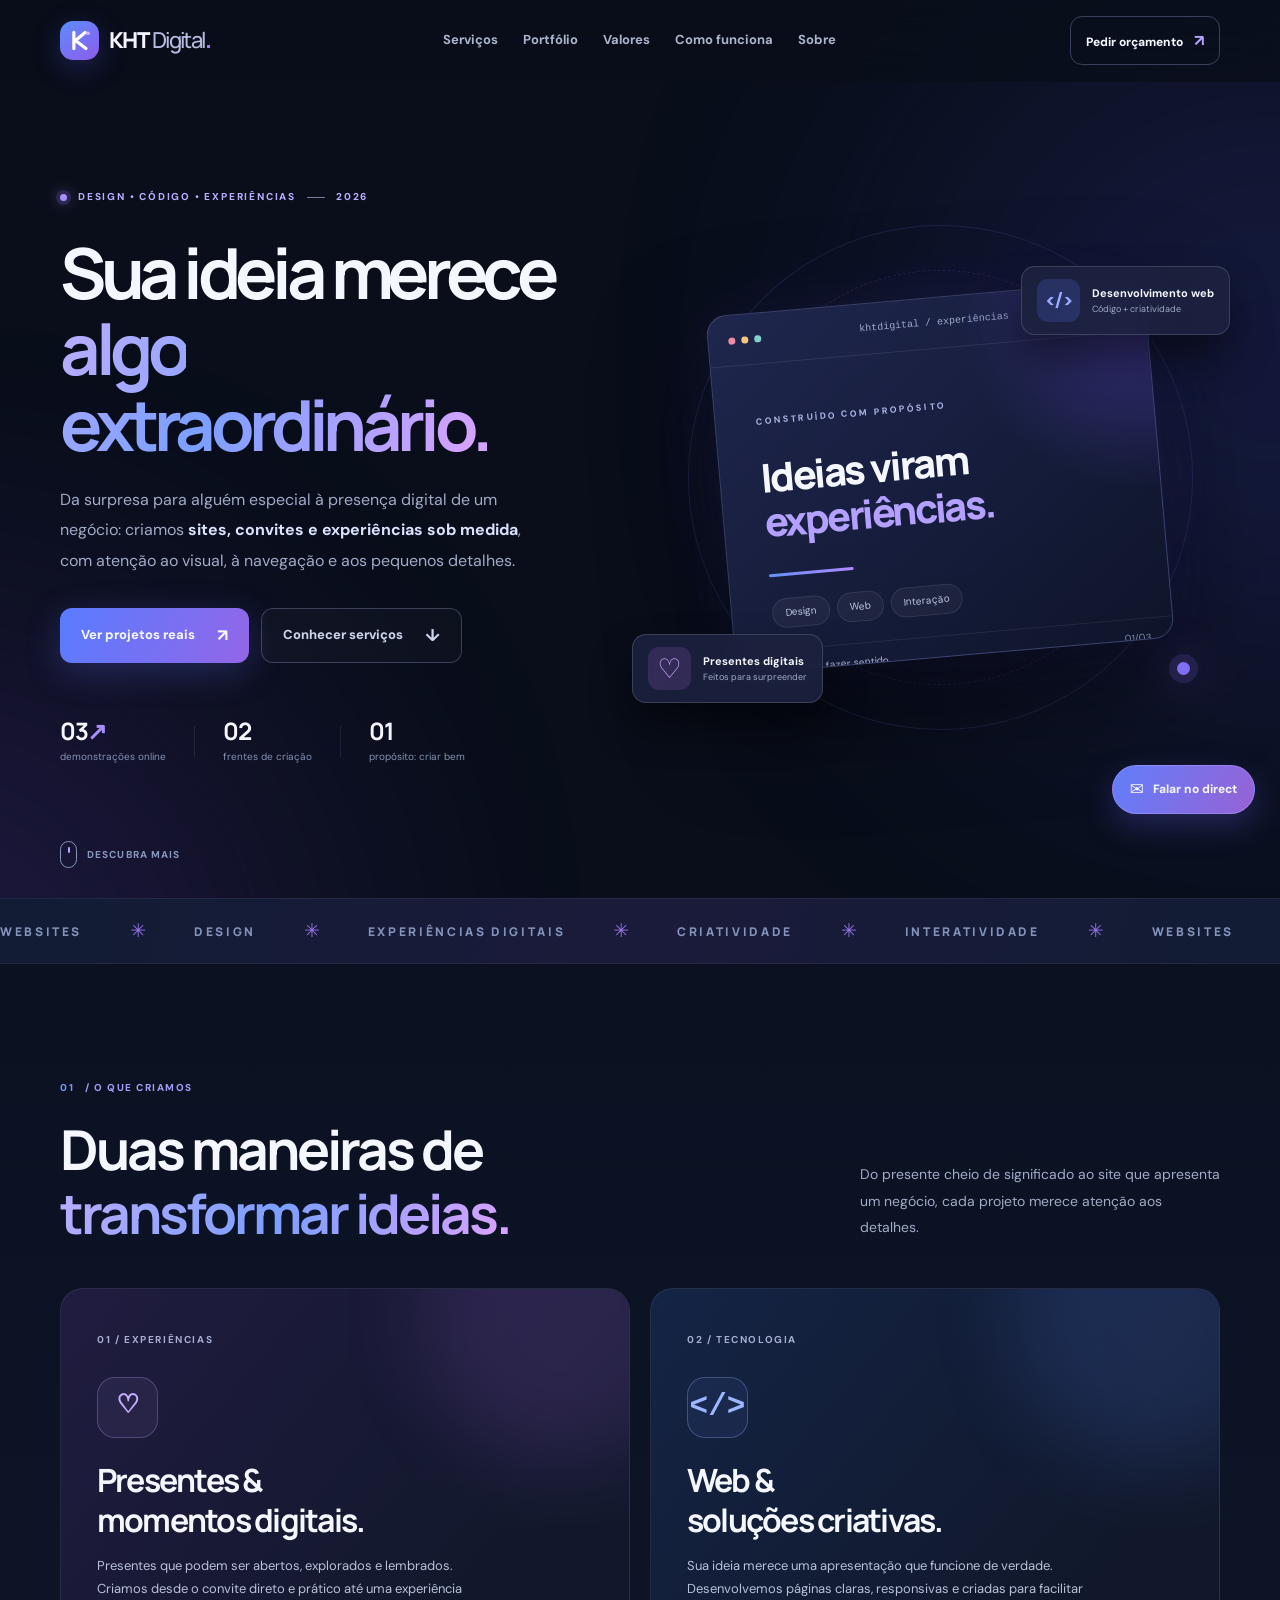
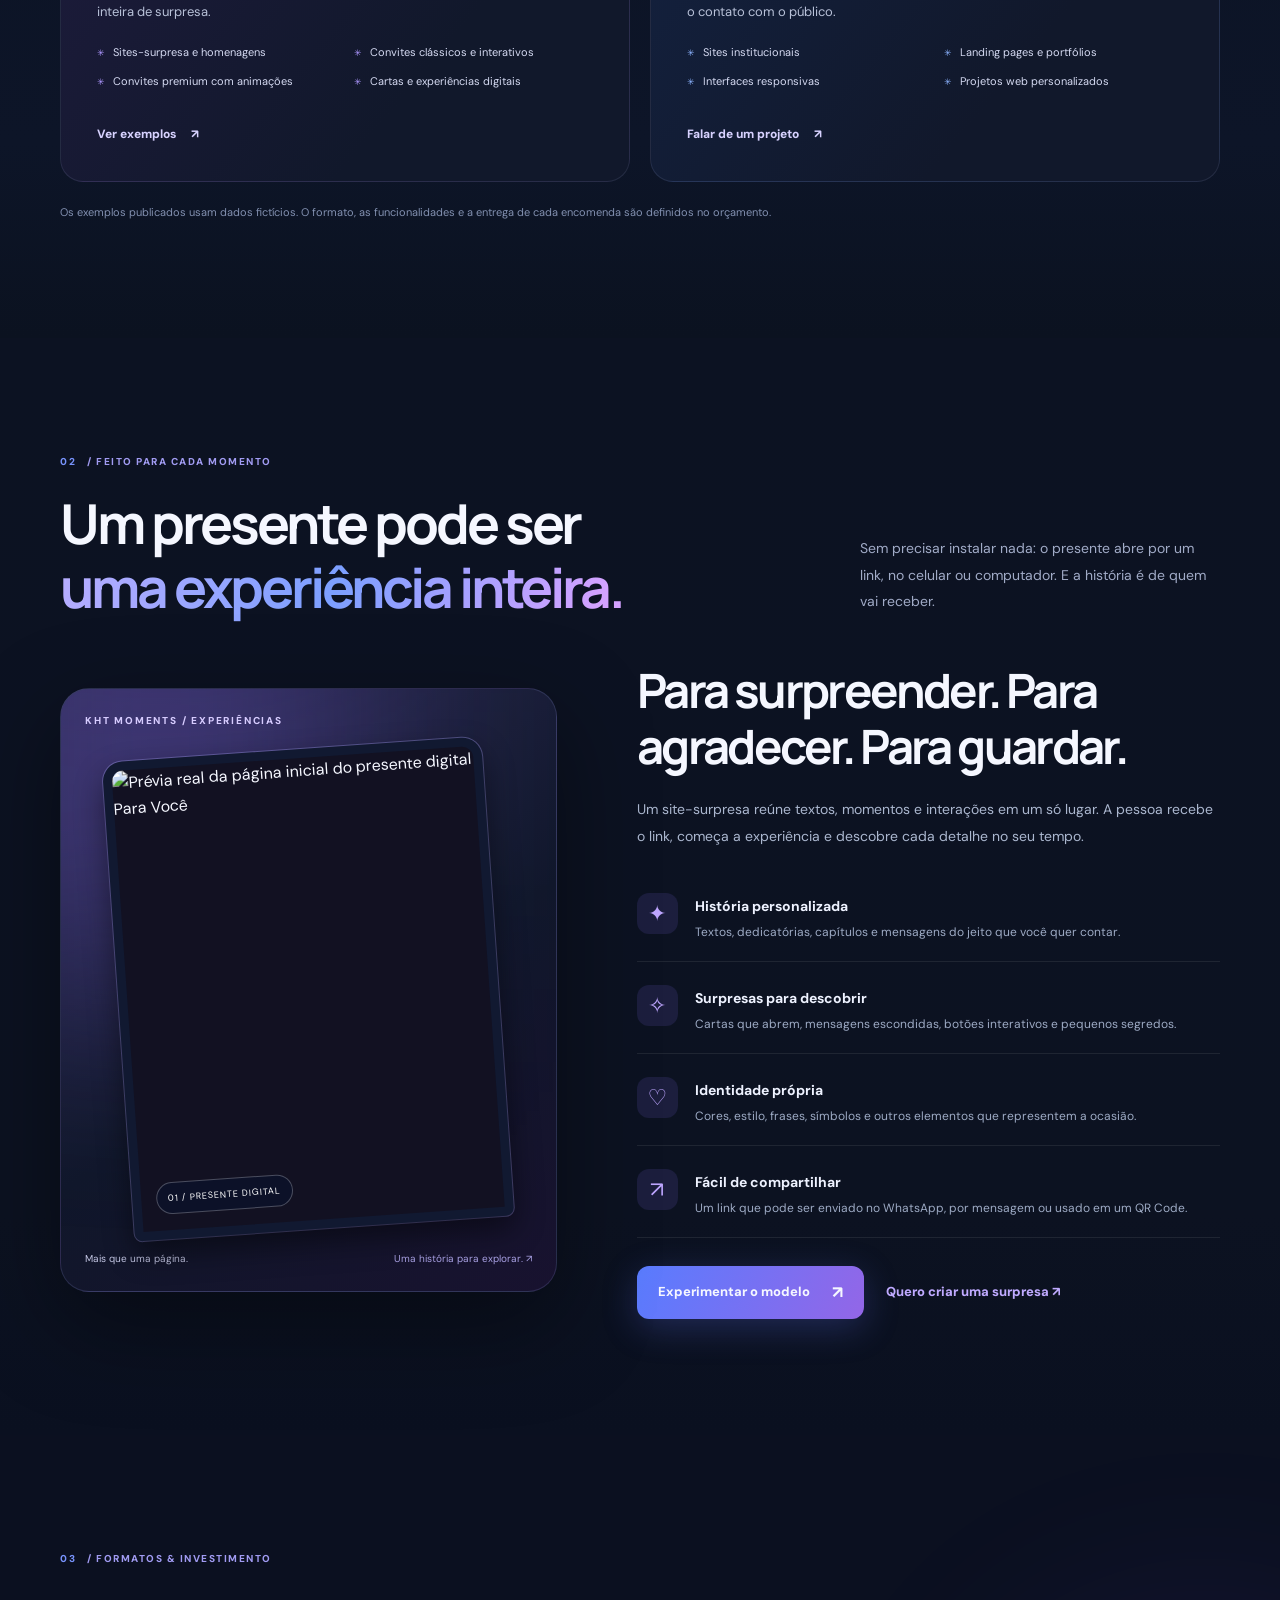
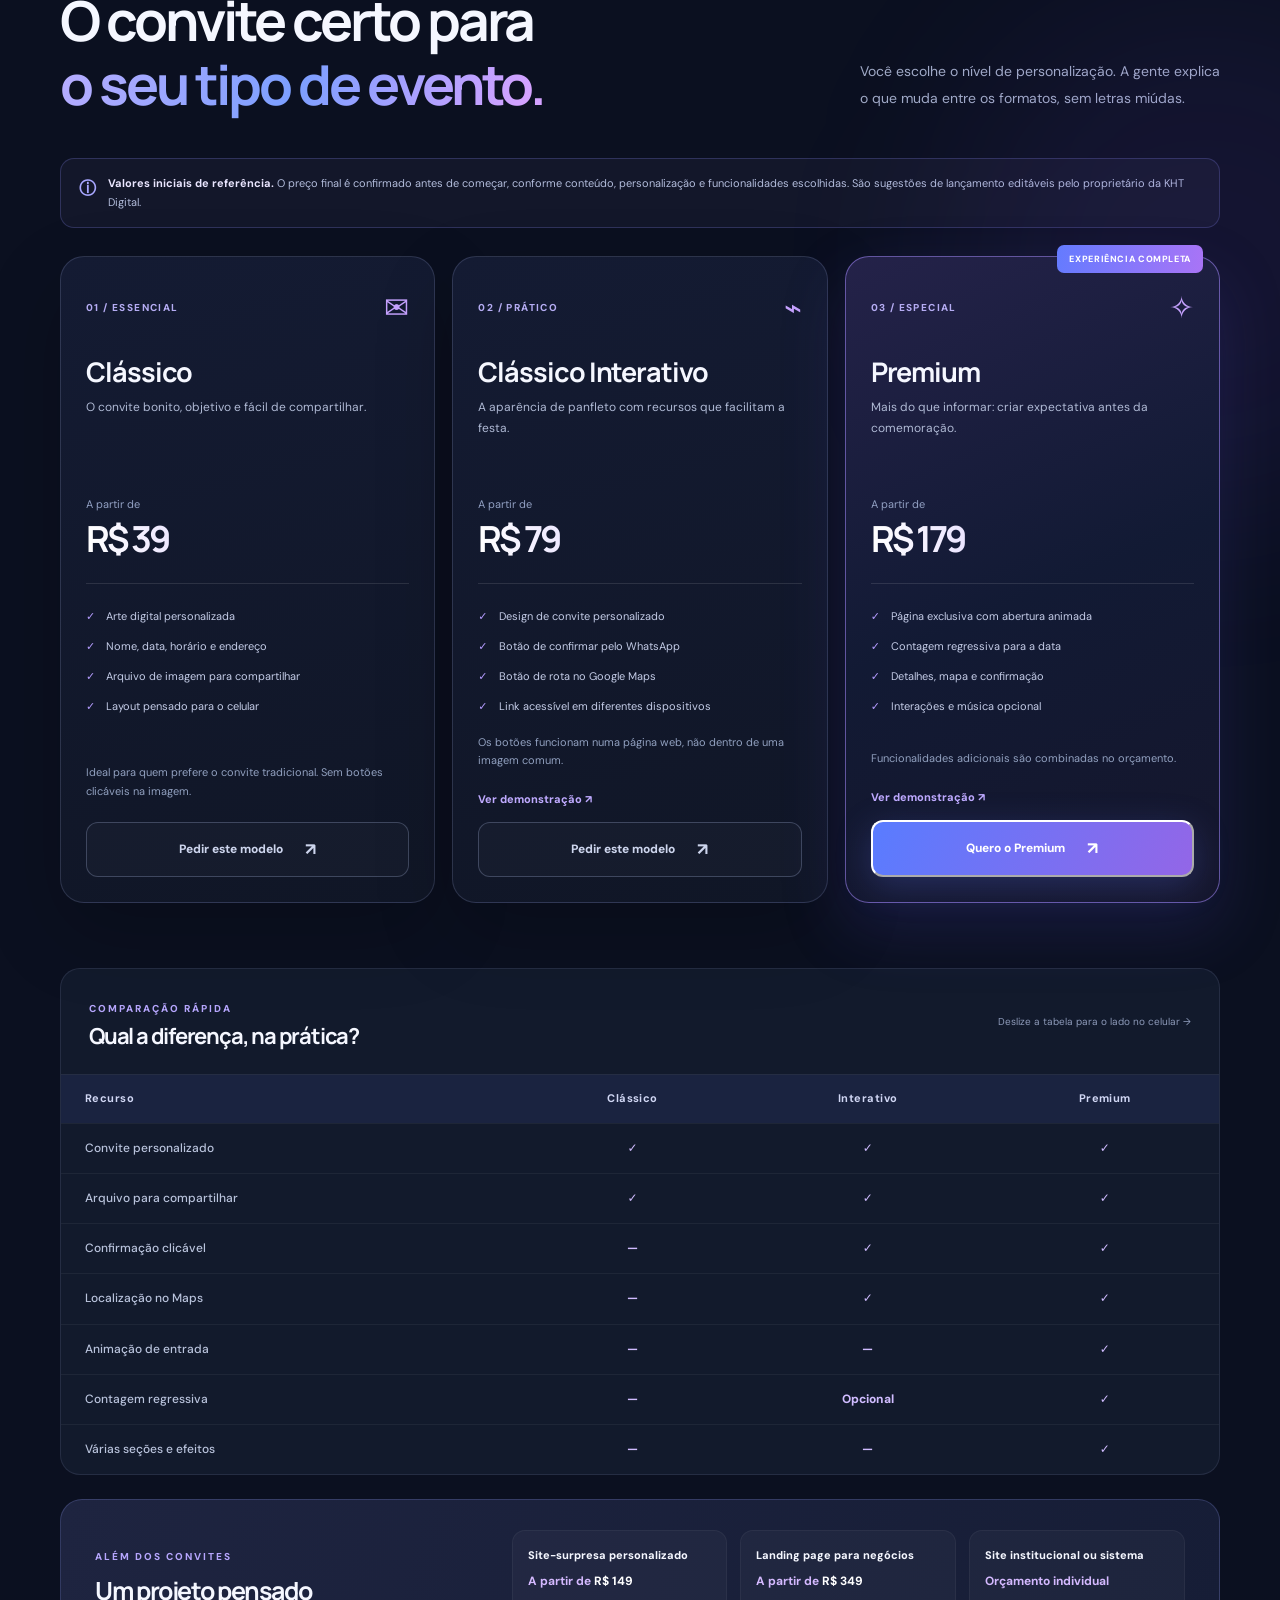
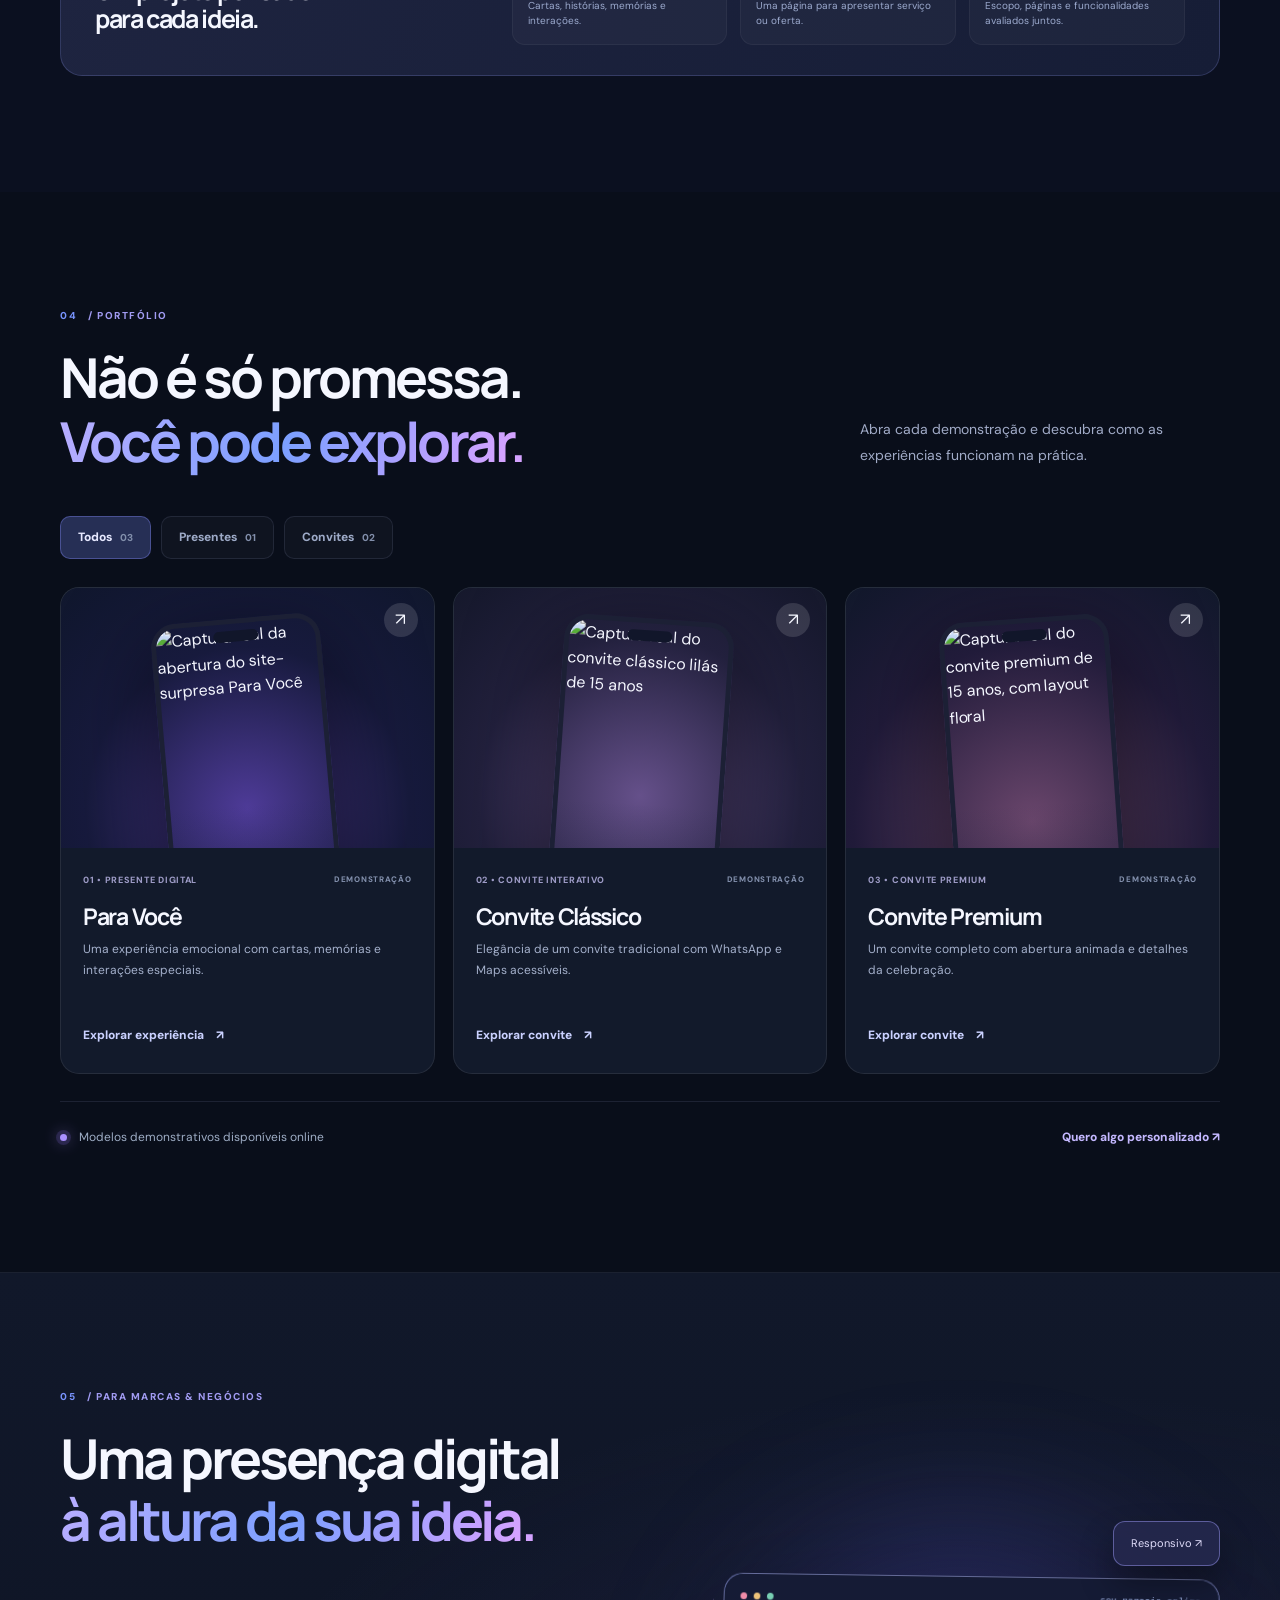
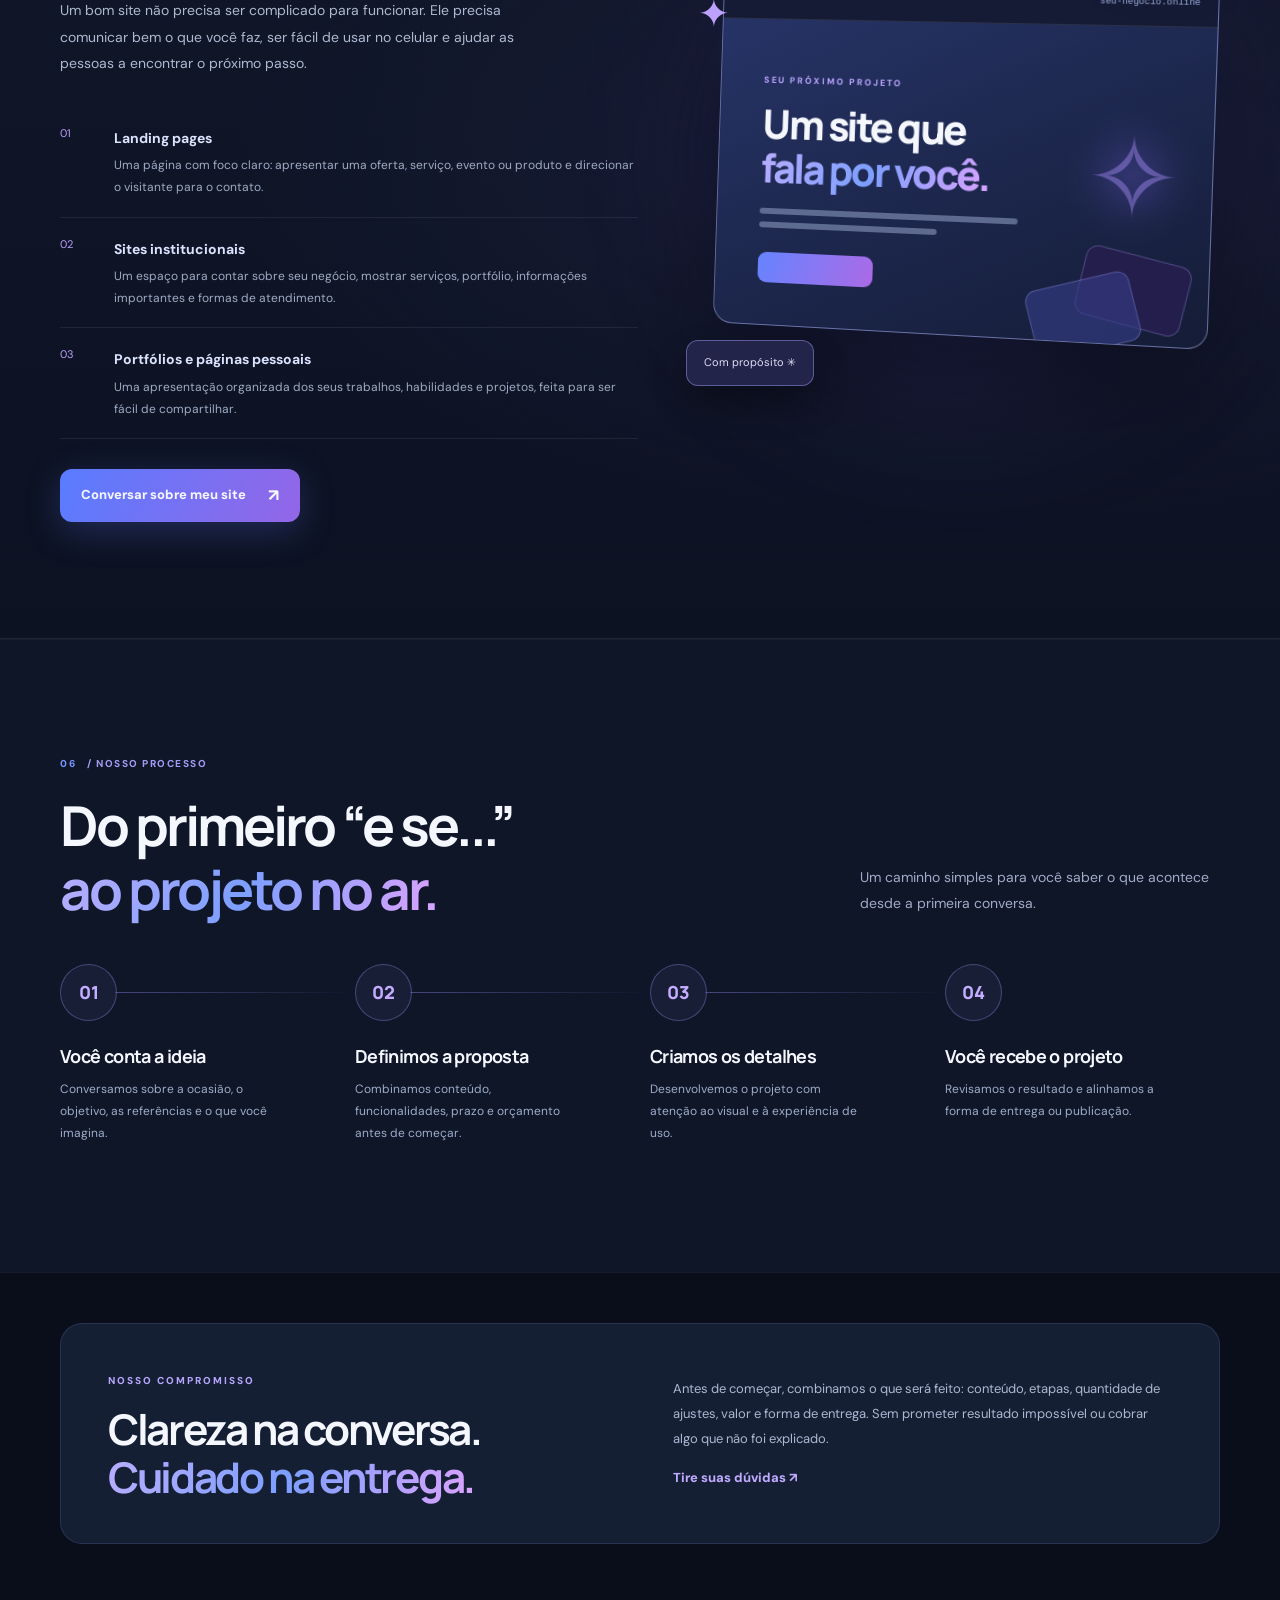
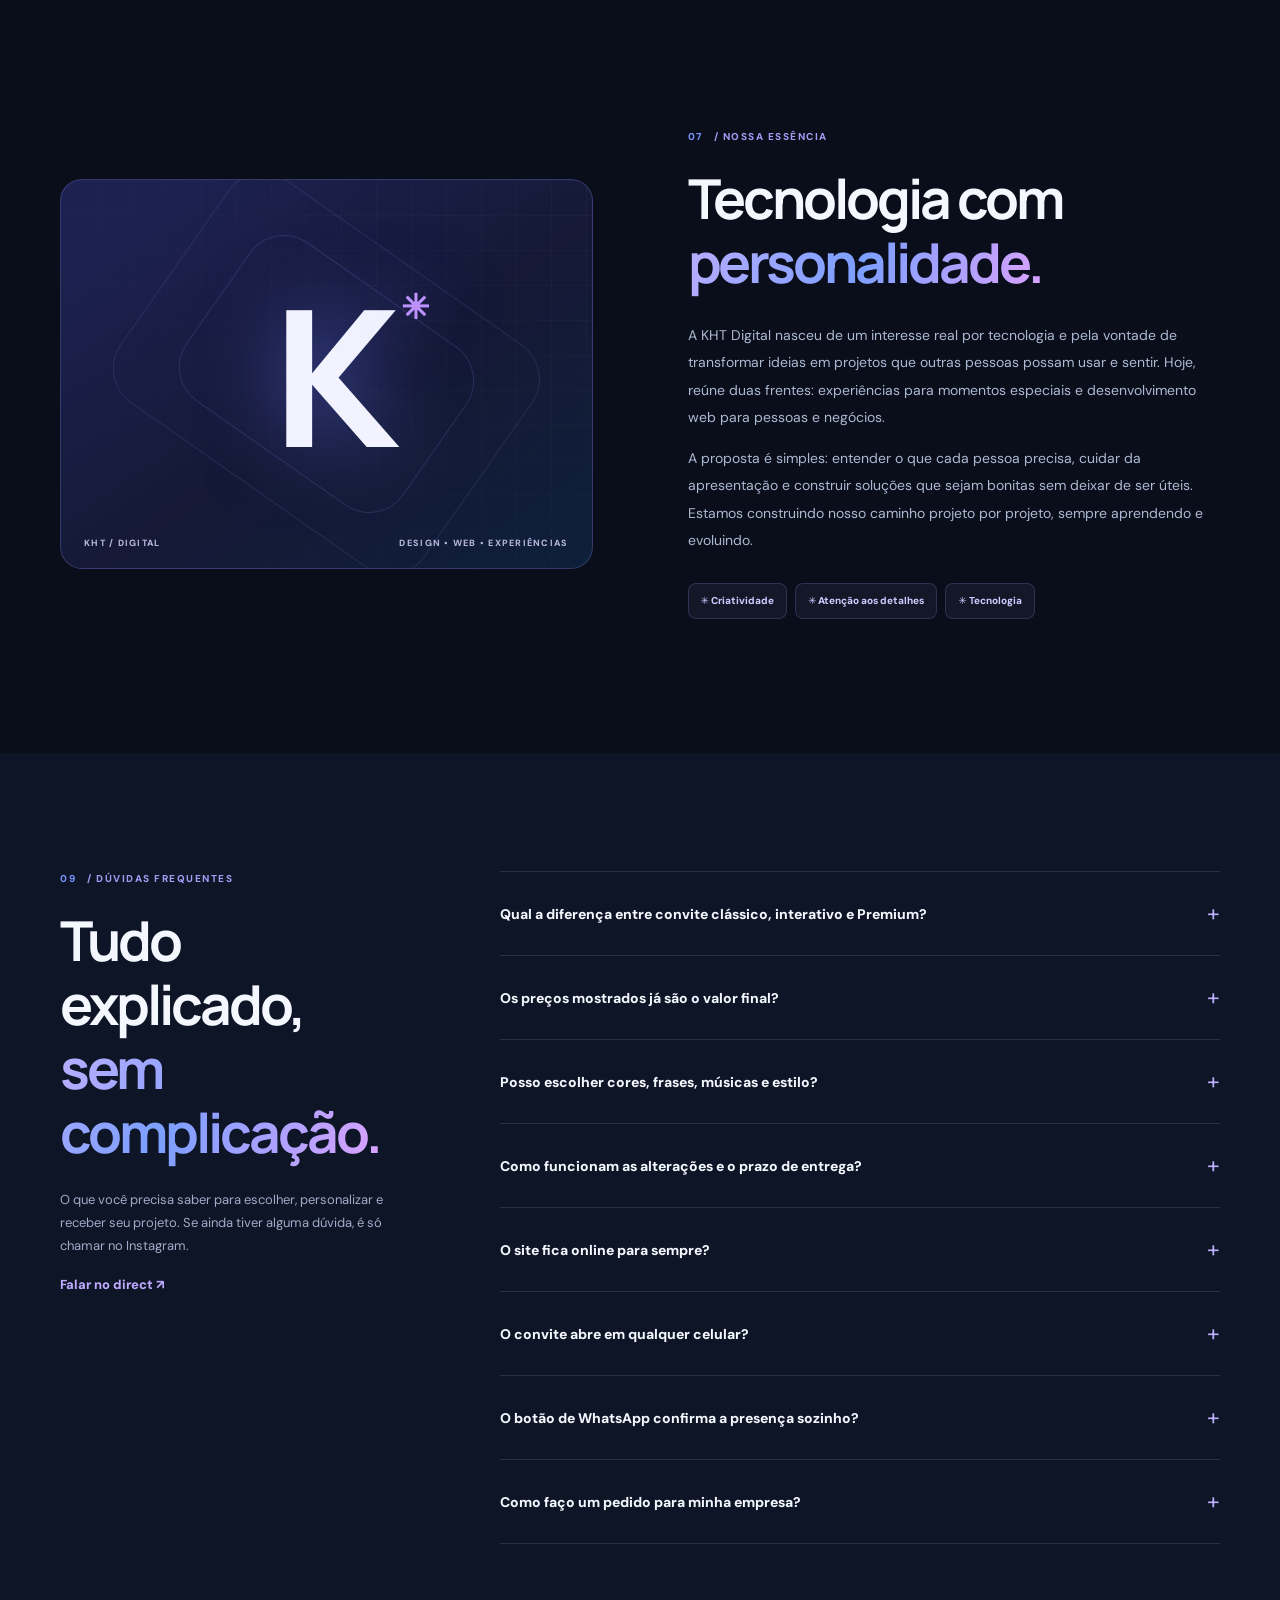
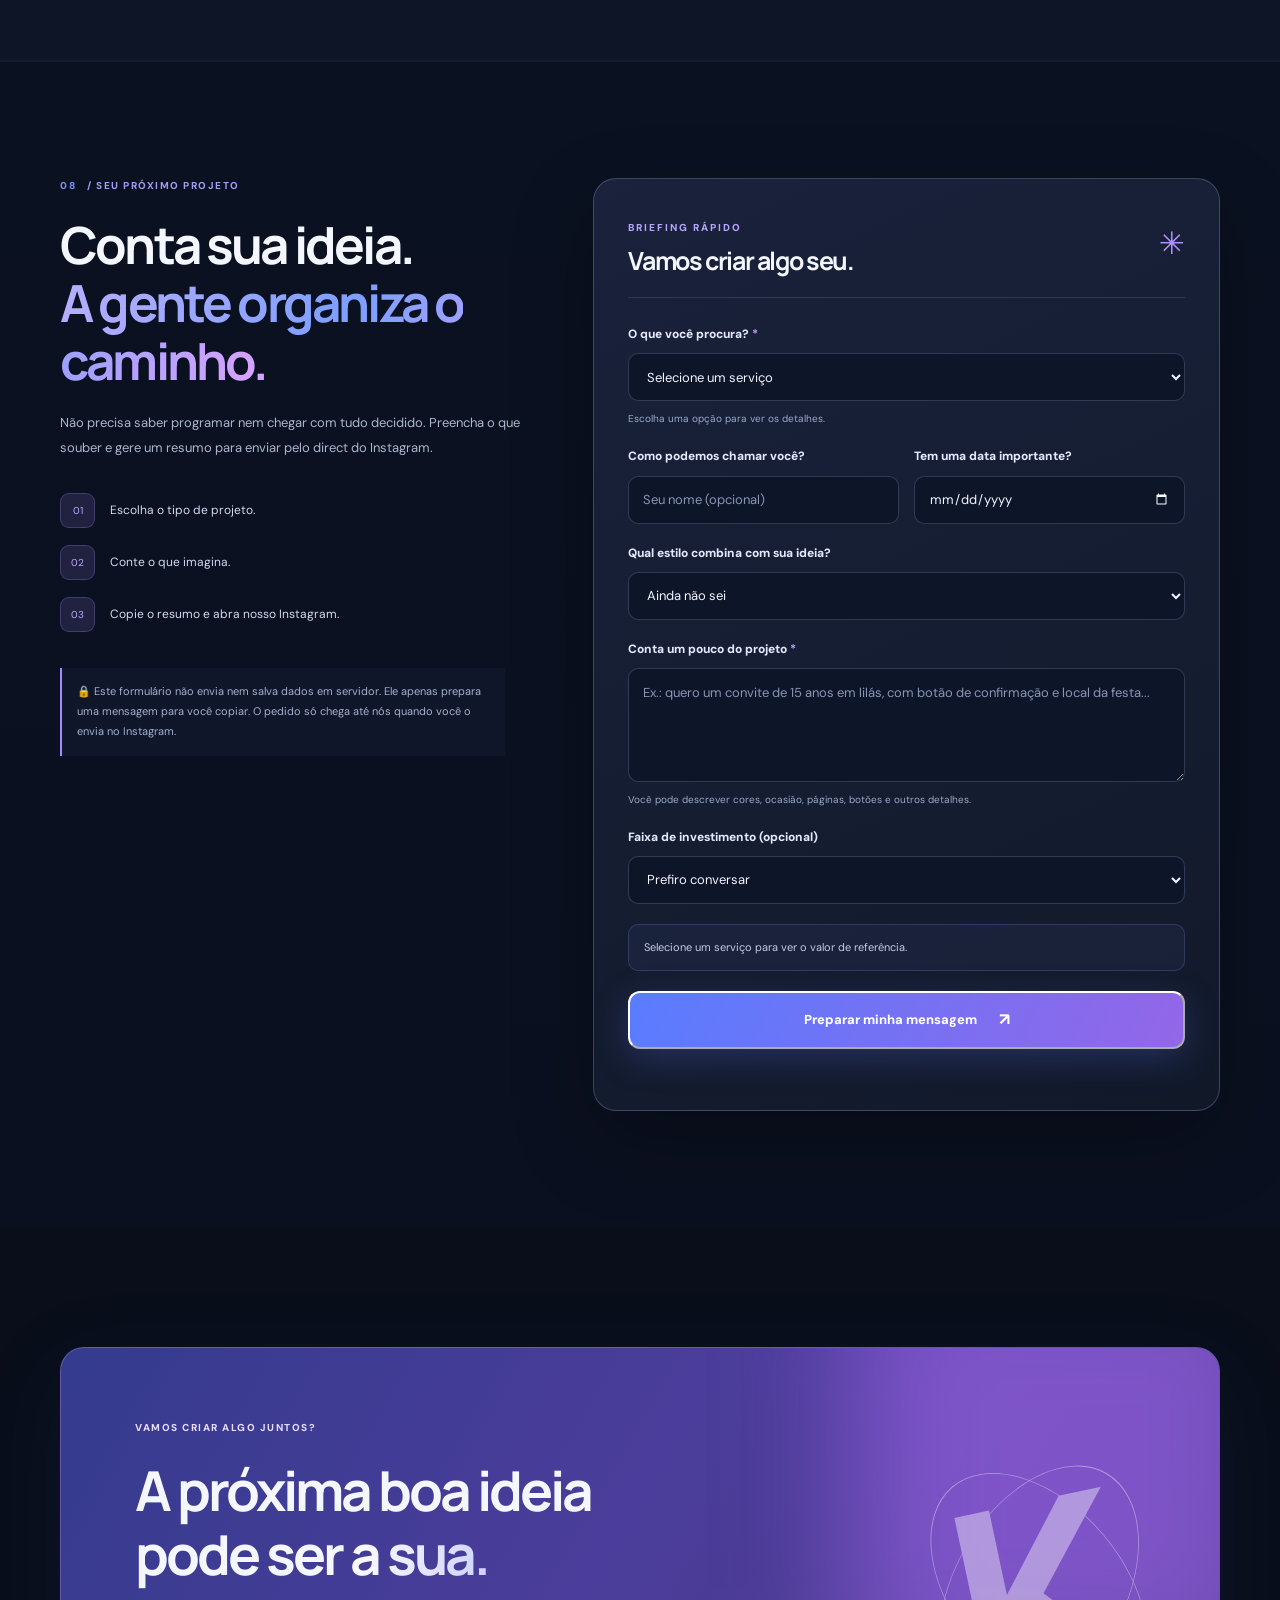
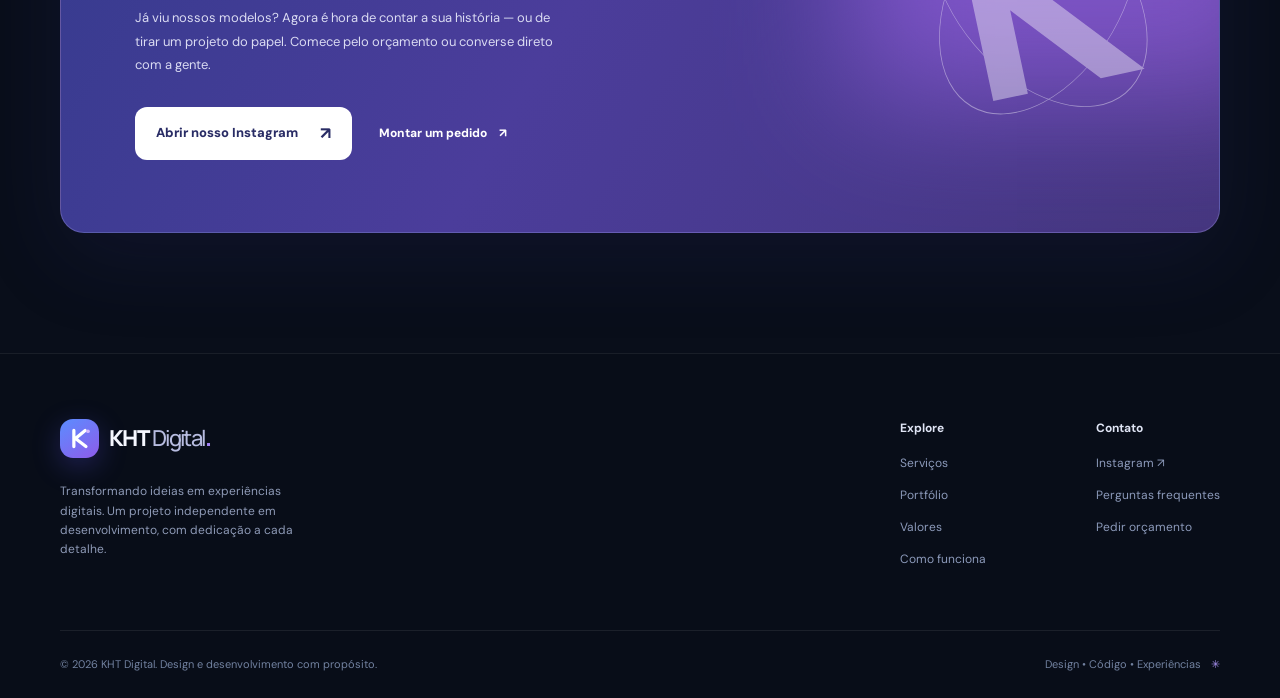
==== index.html @ ae644f6f "Add files via upload" ====
<!doctype html>
<html lang="pt-BR">
<head>
<meta charset="utf-8"/>
<meta content="width=device-width, initial-scale=1.0" name="viewport"/>
<meta content="#0b1020" name="theme-color"/>
<meta content="KHT Digital: sites para negócios, convites digitais clássicos e premium, presentes e sites-surpresa personalizados. Explore nossos modelos e solicite seu orçamento." name="description"/>
<meta content="index,follow" name="robots"/>
<meta content="pt_BR" property="og:locale"/>
<meta content="KHT Digital" name="author"/>
<meta content="KHT Digital | Sites, convites e presentes digitais" property="og:title"/>
<meta content="Sites, soluções web, presentes digitais e convites interativos. Conheça nossos projetos demonstrativos." property="og:description"/>
<meta content="website" property="og:type"/>

<meta content="dark" name="color-scheme"/>
<title>KHT Digital | Sites, convites e presentes digitais</title>
<link href="assets/favicon.svg" rel="icon" type="image/svg+xml"/>
<link href="https://fonts.googleapis.com" rel="preconnect"/>
<link crossorigin="" href="https://fonts.gstatic.com" rel="preconnect"/>
<link href="https://fonts.googleapis.com/css2?family=DM+Sans:wght@400;500;600;700&amp;family=Manrope:wght@400;500;600;700;800&amp;display=swap" rel="stylesheet"/>
<link href="style.css" rel="stylesheet"/>
<script defer="" src="script.js"></script>
</head>
<body>
<a class="skip-link" href="#conteudo">Pular para o conteúdo</a>
<div aria-hidden="true" class="scroll-progress" id="scrollProgress"></div>
<div aria-hidden="true" class="ambient ambient-one"></div>
<div aria-hidden="true" class="ambient ambient-two"></div>
<header class="site-header" id="header">
<div class="container navbar">
<a aria-label="KHT Digital — Voltar ao início" class="brand" href="#inicio">
<span aria-hidden="true" class="brand-icon"><svg fill="none" viewbox="0 0 36 36"><path d="M11 8V28M25 8L13 18L26 28" stroke="currentColor" stroke-linecap="round" stroke-linejoin="round" stroke-width="4"></path><circle cx="28.5" cy="9" fill="#D4B6FF" r="2.3"></circle></svg></span>
<span class="brand-words">KHT<span>Digital</span><i>.</i></span>
</a>
<nav aria-label="Navegação principal" class="desktop-nav">
<a href="#servicos">Serviços</a>
<a href="#portfolio">Portfólio</a>
<a href="#planos">Valores</a>
<a href="#processo">Como funciona</a>
<a href="#sobre">Sobre</a>
</nav>
<a class="nav-cta" href="#orcamento">Pedir orçamento <span aria-hidden="true">↗</span></a>
<button aria-controls="mobileMenu" aria-expanded="false" aria-label="Abrir menu" class="menu-toggle" id="menuToggle" type="button"><span></span><span></span><span></span></button>
</div>
<nav aria-label="Navegação móvel" class="mobile-menu" hidden="" id="mobileMenu">
<a href="#servicos">Serviços</a>
<a href="#portfolio">Portfólio</a>
<a href="#planos">Valores</a>
<a href="#processo">Como funciona</a>
<a href="#sobre">Sobre</a>
<a href="#contato">Contato</a>
</nav>
</header>
<main id="conteudo">
<section aria-labelledby="hero-title" class="hero section container" id="inicio">
<div class="hero-copy reveal">
<div class="eyebrow"><span class="eyebrow-dot"></span> DESIGN • CÓDIGO • EXPERIÊNCIAS <span class="eyebrow-line"></span> 2026</div>
<h1 id="hero-title">Sua ideia merece <em>algo extraordinário.</em></h1>
<p>Da surpresa para alguém especial à presença digital de um negócio: criamos <strong>sites, convites e experiências sob medida</strong>, com atenção ao visual, à navegação e aos pequenos detalhes.</p>
<div class="hero-actions">
<a class="button button-primary" href="#portfolio">Ver projetos reais <span aria-hidden="true">↗</span></a>
<a class="button button-outline" href="#servicos">Conhecer serviços <span aria-hidden="true">↓</span></a>
</div>
<div aria-label="Dados de nossa vitrine" class="hero-facts">
<div><b>03<span>↗</span></b><small>demonstrações online</small></div>
<span class="fact-divider"></span>
<div><b>02</b><small>frentes de criação</small></div>
<span class="fact-divider"></span>
<div><b>01</b><small>propósito: criar bem</small></div>
</div>
</div>
<div aria-label="Apresentação visual dos serviços da KHT Digital" class="hero-visual reveal">
<div aria-hidden="true" class="hero-orbit orbit-a"></div><div aria-hidden="true" class="hero-orbit orbit-b"></div>
<div class="visual-window">
<div class="window-top"><div class="dots"><span></span><span></span><span></span></div><span>khtdigital / experiências</span><span class="window-spark">✳</span></div>
<div class="visual-window-body">
<span class="visual-overline">CONSTRUÍDO COM PROPÓSITO</span>
<span class="visual-title">Ideias viram<br/><i>experiências.</i></span>
<div class="visual-accent"></div>
<div class="visual-tags"><span>Design</span><span>Web</span><span>Interação</span></div>
</div>
<div class="visual-bottom"><span class="mini-pulse"></span> Feito para fazer sentido <span>01/03</span></div>
</div>
<div class="float-card card-code"><span class="float-icon">&lt;/&gt;</span><span><b>Desenvolvimento web</b><small>Código + criatividade</small></span></div>
<div class="float-card card-heart"><span class="float-icon heart">♡</span><span><b>Presentes digitais</b><small>Feitos para surpreender</small></span></div>
<div aria-hidden="true" class="visual-ring ring-one"></div>
</div>
<a class="scroll-cue" href="#servicos"><span aria-hidden="true" class="mouse-icon"></span> Descubra mais</a>
</section>
<div aria-label="Áreas de atuação" class="ticker"><div aria-hidden="true" class="ticker-track"><span>WEBSITES</span><i>✳</i><span>DESIGN</span><i>✳</i><span>EXPERIÊNCIAS DIGITAIS</span><i>✳</i><span>CRIATIVIDADE</span><i>✳</i><span>INTERATIVIDADE</span><i>✳</i><span>WEBSITES</span><i>✳</i><span>DESIGN</span><i>✳</i><span>EXPERIÊNCIAS DIGITAIS</span><i>✳</i></div></div>
<section aria-labelledby="services-title" class="section services" id="servicos">
<div class="container">
<div class="section-heading reveal"><div><p class="kicker"><span>01</span> / O QUE CRIAMOS</p><h2 id="services-title">Duas maneiras de<br/><em>transformar ideias.</em></h2></div><p>Do presente cheio de significado ao site que apresenta um negócio, cada projeto merece atenção aos detalhes.</p></div>
<div class="services-grid">
<article class="service-card service-one reveal"><span class="service-index">01 / EXPERIÊNCIAS</span><div class="service-symbol">♡</div><h3>Presentes &amp;<br/>momentos digitais.</h3><p>Presentes que podem ser abertos, explorados e lembrados. Criamos desde o convite direto e prático até uma experiência inteira de surpresa.</p><ul><li>Sites-surpresa e homenagens</li><li>Convites clássicos e interativos</li><li>Convites premium com animações</li><li>Cartas e experiências digitais</li></ul><a href="#portfolio">Ver exemplos <span aria-hidden="true">↗</span></a></article>
<article class="service-card service-two reveal"><span class="service-index">02 / TECNOLOGIA</span><div class="service-symbol">&lt;/&gt;</div><h3>Web &amp;<br/>soluções criativas.</h3><p>Sua ideia merece uma apresentação que funcione de verdade. Desenvolvemos páginas claras, responsivas e criadas para facilitar o contato com o público.</p><ul><li>Sites institucionais</li><li>Landing pages e portfólios</li><li>Interfaces responsivas</li><li>Projetos web personalizados</li></ul><a href="#contato">Falar de um projeto <span aria-hidden="true">↗</span></a></article>
</div>
<p class="service-note">Os exemplos publicados usam dados fictícios. O formato, as funcionalidades e a entrega de cada encomenda são definidos no orçamento.</p>
</div>
</section>
<section aria-labelledby="experiencias-title" class="section experience-section" id="experiencias">
<div class="container">
<div class="section-heading reveal"><div><p class="kicker"><span>02</span> / FEITO PARA CADA MOMENTO</p><h2 id="experiencias-title">Um presente pode ser<br/><em>uma experiência inteira.</em></h2></div><p>Sem precisar instalar nada: o presente abre por um link, no celular ou computador. E a história é de quem vai receber.</p></div>
<div class="experience-grid">
<div class="experience-editorial reveal">
<div class="experience-tag">KHT MOMENTS / EXPERIÊNCIAS</div>
<div class="experience-frame"><img alt="Prévia real da página inicial do presente digital Para Você" height="860" loading="lazy" src="assets/para-voce.png" width="490"/><div class="frame-corner">01 / PRESENTE DIGITAL</div></div>
<div class="experience-bottom"><span>Mais que uma página.</span><span>Uma história para explorar. ↗</span></div>
</div>
<div class="experience-details reveal">
<h3>Para surpreender. Para agradecer. Para guardar.</h3>
<p>Um site-surpresa reúne textos, momentos e interações em um só lugar. A pessoa recebe o link, começa a experiência e descobre cada detalhe no seu tempo.</p>
<div class="feature-list">
<div class="feature-item"><span class="feature-icon">✦</span><div><strong>História personalizada</strong><p>Textos, dedicatórias, capítulos e mensagens do jeito que você quer contar.</p></div></div>
<div class="feature-item"><span class="feature-icon">✧</span><div><strong>Surpresas para descobrir</strong><p>Cartas que abrem, mensagens escondidas, botões interativos e pequenos segredos.</p></div></div>
<div class="feature-item"><span class="feature-icon">♡</span><div><strong>Identidade própria</strong><p>Cores, estilo, frases, símbolos e outros elementos que representem a ocasião.</p></div></div>
<div class="feature-item"><span class="feature-icon">↗</span><div><strong>Fácil de compartilhar</strong><p>Um link que pode ser enviado no WhatsApp, por mensagem ou usado em um QR Code.</p></div></div>
</div>
<div class="experience-actions"><a class="button button-primary" href="https://kht-demo-presente-01.pages.dev/" rel="noopener noreferrer" target="_blank">Experimentar o modelo <span aria-hidden="true">↗</span></a><a class="text-link" href="#orcamento">Quero criar uma surpresa ↗</a></div>
</div>
</div>
</div>
</section>
<section aria-labelledby="planos-title" class="section plans-section" id="planos">
<div class="container">
<div class="section-heading reveal"><div><p class="kicker"><span>03</span> / FORMATOS &amp; INVESTIMENTO</p><h2 id="planos-title">O convite certo para<br/><em>o seu tipo de evento.</em></h2></div><p>Você escolhe o nível de personalização. A gente explica o que muda entre os formatos, sem letras miúdas.</p></div>
<div class="pricing-notice reveal"><span class="notice-icon">ⓘ</span><span><strong>Valores iniciais de referência.</strong> O preço final é confirmado antes de começar, conforme conteúdo, personalização e funcionalidades escolhidas. São sugestões de lançamento editáveis pelo proprietário da KHT Digital.</span></div>
<div class="plans-grid">
<article class="plan-card reveal" data-plan="classico">
<div class="plan-header"><span class="plan-index">01 / ESSENCIAL</span><span class="plan-icon">✉</span></div>
<h3>Clássico</h3><p class="plan-subtitle">O convite bonito, objetivo e fácil de compartilhar.</p>
<div class="price-line"><small>A partir de</small><strong data-price="classico">Consulte</strong></div>
<div class="plan-divider"></div>
<ul class="plan-features"><li>Arte digital personalizada</li><li>Nome, data, horário e endereço</li><li>Arquivo de imagem para compartilhar</li><li>Layout pensado para o celular</li></ul>
<div class="plan-footnote">Ideal para quem prefere o convite tradicional. Sem botões clicáveis na imagem.</div>
<button class="button button-outline plan-action" data-service="Convite Clássico" type="button">Pedir este modelo <span aria-hidden="true">↗</span></button>
</article>
<article class="plan-card reveal" data-plan="interativo">
<div class="plan-header"><span class="plan-index">02 / PRÁTICO</span><span class="plan-icon">⌁</span></div>
<h3>Clássico Interativo</h3><p class="plan-subtitle">A aparência de panfleto com recursos que facilitam a festa.</p>
<div class="price-line"><small>A partir de</small><strong data-price="interativo">Consulte</strong></div>
<div class="plan-divider"></div>
<ul class="plan-features"><li>Design de convite personalizado</li><li>Botão de confirmar pelo WhatsApp</li><li>Botão de rota no Google Maps</li><li>Link acessível em diferentes dispositivos</li></ul>
<div class="plan-footnote">Os botões funcionam numa página web, não dentro de uma imagem comum.</div>
<a class="plan-demo" href="https://kht-convite-classico-15anos.pages.dev/" rel="noopener noreferrer" target="_blank">Ver demonstração ↗</a>
<button class="button button-outline plan-action" data-service="Convite Clássico Interativo" type="button">Pedir este modelo <span aria-hidden="true">↗</span></button>
</article>
<article class="plan-card plan-featured reveal" data-plan="premium">
<div class="plan-ribbon">EXPERIÊNCIA COMPLETA</div>
<div class="plan-header"><span class="plan-index">03 / ESPECIAL</span><span class="plan-icon">✧</span></div>
<h3>Premium</h3><p class="plan-subtitle">Mais do que informar: criar expectativa antes da comemoração.</p>
<div class="price-line"><small>A partir de</small><strong data-price="premium">Consulte</strong></div>
<div class="plan-divider"></div>
<ul class="plan-features"><li>Página exclusiva com abertura animada</li><li>Contagem regressiva para a data</li><li>Detalhes, mapa e confirmação</li><li>Interações e música opcional</li></ul>
<div class="plan-footnote">Funcionalidades adicionais são combinadas no orçamento.</div>
<a class="plan-demo" href="https://kht-convite-premium-15anos.pages.dev/" rel="noopener noreferrer" target="_blank">Ver demonstração ↗</a>
<button class="button button-primary plan-action" data-service="Convite Premium" type="button">Quero o Premium <span aria-hidden="true">↗</span></button>
</article>
</div>
<div class="comparison-wrap reveal"><div class="comparison-heading"><div><span class="mini-label">COMPARAÇÃO RÁPIDA</span><h3>Qual a diferença, na prática?</h3></div><span>Deslize a tabela para o lado no celular →</span></div>
<div aria-label="Comparação dos modelos de convite, com rolagem horizontal no celular" class="compare-scroll" tabindex="0">
<table class="compare-table"><thead><tr><th scope="col">Recurso</th><th scope="col">Clássico</th><th scope="col">Interativo</th><th scope="col">Premium</th></tr></thead><tbody>
<tr><th scope="row">Convite personalizado</th><td>✓</td><td>✓</td><td>✓</td></tr>
<tr><th scope="row">Arquivo para compartilhar</th><td>✓</td><td>✓</td><td>✓</td></tr>
<tr><th scope="row">Confirmação clicável</th><td>—</td><td>✓</td><td>✓</td></tr>
<tr><th scope="row">Localização no Maps</th><td>—</td><td>✓</td><td>✓</td></tr>
<tr><th scope="row">Animação de entrada</th><td>—</td><td>—</td><td>✓</td></tr>
<tr><th scope="row">Contagem regressiva</th><td>—</td><td>Opcional</td><td>✓</td></tr>
<tr><th scope="row">Várias seções e efeitos</th><td>—</td><td>—</td><td>✓</td></tr>
</tbody></table></div>
</div>
<div class="other-prices reveal"><div><span class="mini-label">ALÉM DOS CONVITES</span><h3>Um projeto pensado<br/>para cada ideia.</h3></div><div class="other-price-grid"><div><span>Site-surpresa personalizado</span><b>A partir de <strong data-price="presente">Consulte</strong></b><small>Cartas, histórias, memórias e interações.</small></div><div><span>Landing page para negócios</span><b>A partir de <strong data-price="landing">Consulte</strong></b><small>Uma página para apresentar serviço ou oferta.</small></div><div><span>Site institucional ou sistema</span><b>Orçamento individual</b><small>Escopo, páginas e funcionalidades avaliados juntos.</small></div></div></div>
</div>
</section>
<section aria-labelledby="portfolio-title" class="section portfolio" id="portfolio">
<div class="container">
<div class="section-heading reveal"><div><p class="kicker"><span>04</span> / PORTFÓLIO</p><h2 id="portfolio-title">Não é só promessa.<br/><em>Você pode explorar.</em></h2></div><p>Abra cada demonstração e descubra como as experiências funcionam na prática.</p></div>
<div aria-label="Filtrar projetos" class="filters reveal" role="group">
<button aria-pressed="true" class="filter active" data-filter="all" type="button">Todos <span>03</span></button>
<button aria-pressed="false" class="filter" data-filter="presente" type="button">Presentes <span>01</span></button>
<button aria-pressed="false" class="filter" data-filter="convite" type="button">Convites <span>02</span></button>
</div>
<div class="projects-grid" id="projectsGrid">
<article class="project-card reveal" data-category="presente"><a aria-label="Abrir demonstração Para Você" class="project-shot shot-purple" href="https://kht-demo-presente-01.pages.dev/" rel="noopener noreferrer" target="_blank"><div class="project-graphic"><img alt="Captura real da abertura do site-surpresa Para Você" loading="lazy" src="assets/para-voce.png"/><span class="image-shadow"></span></div><span class="shot-corner">↗</span></a><div class="project-info"><div class="project-meta"><span>01 • PRESENTE DIGITAL</span><span>DEMONSTRAÇÃO</span></div><h3>Para Você</h3><p>Uma experiência emocional com cartas, memórias e interações especiais.</p><a href="https://kht-demo-presente-01.pages.dev/" rel="noopener noreferrer" target="_blank">Explorar experiência <span aria-hidden="true">↗</span></a></div></article>
<article class="project-card reveal" data-category="convite"><a aria-label="Abrir demonstração Convite Clássico Interativo" class="project-shot shot-lilac" href="https://kht-convite-classico-15anos.pages.dev/" rel="noopener noreferrer" target="_blank"><div class="project-graphic"><img alt="Captura real do convite clássico lilás de 15 anos" loading="lazy" src="assets/convite-classico.png"/><span class="image-shadow"></span></div><span class="shot-corner">↗</span></a><div class="project-info"><div class="project-meta"><span>02 • CONVITE INTERATIVO</span><span>DEMONSTRAÇÃO</span></div><h3>Convite Clássico</h3><p>Elegância de um convite tradicional com WhatsApp e Maps acessíveis.</p><a href="https://kht-convite-classico-15anos.pages.dev/" rel="noopener noreferrer" target="_blank">Explorar convite <span aria-hidden="true">↗</span></a></div></article>
<article class="project-card reveal" data-category="convite"><a aria-label="Abrir demonstração Convite Premium de 15 anos" class="project-shot shot-rose" href="https://kht-convite-premium-15anos.pages.dev/" rel="noopener noreferrer" target="_blank"><div class="project-graphic"><img alt="Captura real do convite premium de 15 anos, com layout floral" loading="lazy" src="assets/convite-premium.png"/><span class="image-shadow"></span></div><span class="shot-corner">↗</span></a><div class="project-info"><div class="project-meta"><span>03 • CONVITE PREMIUM</span><span>DEMONSTRAÇÃO</span></div><h3>Convite Premium</h3><p>Um convite completo com abertura animada e detalhes da celebração.</p><a href="https://kht-convite-premium-15anos.pages.dev/" rel="noopener noreferrer" target="_blank">Explorar convite <span aria-hidden="true">↗</span></a></div></article>
</div>
<div class="portfolio-footer reveal"><span><span class="status-dot"></span> Modelos demonstrativos disponíveis online</span><a href="#contato">Quero algo personalizado <span aria-hidden="true">↗</span></a></div>
</div>
</section>
<section aria-labelledby="negocios-title" class="section web-section" id="negocios"><div class="container web-grid">
<div class="web-copy reveal"><p class="kicker"><span>05</span> / PARA MARCAS &amp; NEGÓCIOS</p><h2 id="negocios-title">Uma presença digital<br/><em>à altura da sua ideia.</em></h2><p>Um bom site não precisa ser complicado para funcionar. Ele precisa comunicar bem o que você faz, ser fácil de usar no celular e ajudar as pessoas a encontrar o próximo passo.</p>
<div class="web-uses"><div><span>01</span><div><strong>Landing pages</strong><p>Uma página com foco claro: apresentar uma oferta, serviço, evento ou produto e direcionar o visitante para o contato.</p></div></div><div><span>02</span><div><strong>Sites institucionais</strong><p>Um espaço para contar sobre seu negócio, mostrar serviços, portfólio, informações importantes e formas de atendimento.</p></div></div><div><span>03</span><div><strong>Portfólios e páginas pessoais</strong><p>Uma apresentação organizada dos seus trabalhos, habilidades e projetos, feita para ser fácil de compartilhar.</p></div></div></div>
<a class="button button-primary" href="#orcamento">Conversar sobre meu site <span aria-hidden="true">↗</span></a></div>
<div aria-hidden="true" class="web-art reveal"><div class="web-browser"><div class="browser-bar"><i></i><i></i><i></i><span>seu-negocio.online</span></div><div class="browser-inside"><div class="browser-label">SEU PRÓXIMO PROJETO</div><div class="browser-headline">Um site que<br/><em>fala por você.</em></div><div class="browser-text"></div><div class="browser-text short"></div><div class="browser-button"></div><div class="browser-stat a"></div><div class="browser-stat b"></div></div></div><div class="web-chip chip-one">Responsivo ↗</div><div class="web-chip chip-two">Com propósito ✳</div><span class="web-spark">✦</span></div>
</div></section>
<section aria-labelledby="process-title" class="section process" id="processo"><div class="container"><div class="section-heading reveal"><div><p class="kicker"><span>06</span> / NOSSO PROCESSO</p><h2 id="process-title">Do primeiro “e se...”<br/><em>ao projeto no ar.</em></h2></div><p>Um caminho simples para você saber o que acontece desde a primeira conversa.</p></div><div class="steps"><article class="step reveal"><span>01</span><div class="step-line"></div><h3>Você conta a ideia</h3><p>Conversamos sobre a ocasião, o objetivo, as referências e o que você imagina.</p></article><article class="step reveal"><span>02</span><div class="step-line"></div><h3>Definimos a proposta</h3><p>Combinamos conteúdo, funcionalidades, prazo e orçamento antes de começar.</p></article><article class="step reveal"><span>03</span><div class="step-line"></div><h3>Criamos os detalhes</h3><p>Desenvolvemos o projeto com atenção ao visual e à experiência de uso.</p></article><article class="step reveal"><span>04</span><div class="step-line"></div><h3>Você recebe o projeto</h3><p>Revisamos o resultado e alinhamos a forma de entrega ou publicação.</p></article></div></div></section>
<section class="section promise-section"><div class="container promise-box reveal"><div><span class="mini-label">NOSSO COMPROMISSO</span><h2>Clareza na conversa.<br/><em>Cuidado na entrega.</em></h2></div><div><p>Antes de começar, combinamos o que será feito: conteúdo, etapas, quantidade de ajustes, valor e forma de entrega. Sem prometer resultado impossível ou cobrar algo que não foi explicado.</p><a class="text-link" href="#duvidas">Tire suas dúvidas ↗</a></div></div></section>
<section aria-labelledby="about-title" class="section about" id="sobre"><div class="container about-layout"><div aria-hidden="true" class="about-art reveal"><span class="about-grid"></span><div class="about-mark">K<span>✳</span></div><div class="about-bottom"><span>KHT / DIGITAL</span><span>DESIGN • WEB • EXPERIÊNCIAS</span></div></div><div class="about-copy reveal"><p class="kicker"><span>07</span> / NOSSA ESSÊNCIA</p><h2 id="about-title">Tecnologia com<br/><em>personalidade.</em></h2><p>A KHT Digital nasceu de um interesse real por tecnologia e pela vontade de transformar ideias em projetos que outras pessoas possam usar e sentir. Hoje, reúne duas frentes: experiências para momentos especiais e desenvolvimento web para pessoas e negócios.</p><p>A proposta é simples: entender o que cada pessoa precisa, cuidar da apresentação e construir soluções que sejam bonitas sem deixar de ser úteis. Estamos construindo nosso caminho projeto por projeto, sempre aprendendo e evoluindo.</p><div class="about-qualities"><span>✳ Criatividade</span><span>✳ Atenção aos detalhes</span><span>✳ Tecnologia</span></div></div></div></section>
<section aria-labelledby="faq-title" class="section faq" id="duvidas"><div class="container faq-layout"><div class="reveal"><p class="kicker"><span>09</span> / DÚVIDAS FREQUENTES</p><h2 id="faq-title">Tudo explicado,<br/><em>sem complicação.</em></h2><p class="faq-intro">O que você precisa saber para escolher, personalizar e receber seu projeto. Se ainda tiver alguma dúvida, é só chamar no Instagram.</p><a class="text-link" href="https://www.instagram.com/khtdigital/" rel="noopener noreferrer" target="_blank">Falar no direct ↗</a></div><div class="accordion reveal">
<details><summary>Qual a diferença entre convite clássico, interativo e Premium? <span aria-hidden="true">+</span></summary><p>O Clássico é uma arte de convite para compartilhar. O Clássico Interativo tem formato de panfleto em uma página web, com botões para WhatsApp e Maps. O Premium oferece uma experiência maior, com abertura animada, informações da festa, contagem regressiva e outros recursos.</p></details>
<details><summary>Os preços mostrados já são o valor final? <span aria-hidden="true">+</span></summary><p>São valores de referência a partir dos quais podemos conversar. A proposta final depende de quantidade de conteúdo, funcionalidades, prazo e personalizações. Tudo é combinado antes do início do trabalho; custos externos, quando existirem, também são informados.</p></details>
<details><summary>Posso escolher cores, frases, músicas e estilo? <span aria-hidden="true">+</span></summary><p>Sim. O conteúdo e a identidade visual são planejados para a sua ocasião. Música e recursos extras dependem do formato contratado e de haver permissão para uso do material. Você não precisa chegar com o visual todo decidido.</p></details>
<details><summary>Como funcionam as alterações e o prazo de entrega? <span aria-hidden="true">+</span></summary><p>Antes de começar, combinamos o prazo, o conteúdo que será enviado pelo cliente e a quantidade de rodadas de ajustes incluídas. Solicitações fora do escopo inicial podem exigir uma nova proposta.</p></details>
<details><summary>O site fica online para sempre? <span aria-hidden="true">+</span></summary><p>Não existe promessa automática de hospedagem permanente. O prazo de disponibilidade, a plataforma utilizada, o domínio e eventuais custos de manutenção são combinados em cada contratação.</p></details>
<details><summary>O convite abre em qualquer celular? <span aria-hidden="true">+</span></summary><p>Desenvolvemos com foco em navegadores e tamanhos de tela atuais, especialmente smartphones. O comportamento de links e músicas pode variar conforme o aplicativo e as configurações do dispositivo.</p></details>
<details><summary>O botão de WhatsApp confirma a presença sozinho? <span aria-hidden="true">+</span></summary><p>Não. No modelo básico, o botão abre uma conversa com uma mensagem preparada. A pessoa precisa conferir e enviar a mensagem; uma lista automática de convidados seria um recurso separado.</p></details>
<details><summary>Como faço um pedido para minha empresa? <span aria-hidden="true">+</span></summary><p>Conte o que sua empresa oferece, quem quer alcançar e quais informações devem aparecer no site. Nossa seção de orçamento ajuda a organizar o pedido e direciona você para o Instagram @khtdigital.</p></details>
</div></div></section>
<section aria-labelledby="orcamento-title" class="section quote-section" id="orcamento">
<div class="container quote-layout">
<div class="quote-copy reveal"><p class="kicker"><span>08</span> / SEU PRÓXIMO PROJETO</p><h2 id="orcamento-title">Conta sua ideia.<br/><em>A gente organiza o caminho.</em></h2><p>Não precisa saber programar nem chegar com tudo decidido. Preencha o que souber e gere um resumo para enviar pelo direct do Instagram.</p><div class="quote-points"><div><span>01</span> Escolha o tipo de projeto.</div><div><span>02</span> Conte o que imagina.</div><div><span>03</span> Copie o resumo e abra nosso Instagram.</div></div><div class="quote-note">🔒 Este formulário não envia nem salva dados em servidor. Ele apenas prepara uma mensagem para você copiar. O pedido só chega até nós quando você o envia no Instagram.</div></div>
<form class="quote-form reveal" id="quoteForm" novalidate="">
<div class="form-head"><div><span class="mini-label">BRIEFING RÁPIDO</span><h3>Vamos criar algo seu.</h3></div><span class="form-emblem">✳</span></div>
<div class="field"><label for="service">O que você procura? <span aria-hidden="true">*</span></label><select id="service" name="service" required=""><option value="">Selecione um serviço</option><option>Convite Clássico</option><option>Convite Clássico Interativo</option><option>Convite Premium</option><option>Site-surpresa personalizado</option><option>Landing page</option><option>Site institucional</option><option>Portfólio profissional</option><option>Outro projeto digital</option></select><p class="field-tip" id="serviceHint">Escolha uma opção para ver os detalhes.</p></div>
<div class="field-row"><div class="field"><label for="clientName">Como podemos chamar você?</label><input autocomplete="given-name" id="clientName" maxlength="60" name="clientName" placeholder="Seu nome (opcional)"/></div><div class="field"><label for="projectDate">Tem uma data importante?</label><input id="projectDate" name="projectDate" type="date"/></div></div>
<div class="field"><label for="styleChoice">Qual estilo combina com sua ideia?</label><select id="styleChoice" name="styleChoice"><option value="Ainda não sei">Ainda não sei</option><option>Clássico e elegante</option><option>Moderno e minimalista</option><option>Delicado e romântico</option><option>Colorido e divertido</option><option>Tecnológico e sofisticado</option><option>Tenho uma referência específica</option></select></div>
<div class="field"><label for="projectIdea">Conta um pouco do projeto <span aria-hidden="true">*</span></label><textarea aria-describedby="ideaHelp" id="projectIdea" maxlength="1100" name="projectIdea" placeholder="Ex.: quero um convite de 15 anos em lilás, com botão de confirmação e local da festa..." required="" rows="4"></textarea><span class="field-tip" id="ideaHelp">Você pode descrever cores, ocasião, páginas, botões e outros detalhes.</span></div>
<div class="field"><label for="investment">Faixa de investimento (opcional)</label><select id="investment" name="investment"><option value="Prefiro conversar">Prefiro conversar</option><option>Até R$ 100</option><option>De R$ 100 a R$ 200</option><option>De R$ 200 a R$ 400</option><option>De R$ 400 a R$ 800</option><option>Acima de R$ 800</option></select></div>
<div aria-live="polite" class="form-price" id="quotePrice">Selecione um serviço para ver o valor de referência.</div>
<button class="button button-primary form-submit" type="submit">Preparar minha mensagem <span aria-hidden="true">↗</span></button>
<p aria-live="polite" class="form-help" id="formMessage" role="status"></p>
<div class="quote-result" hidden="" id="quoteResult"><h4>Seu resumo está pronto ✦</h4><p>Copie a mensagem abaixo e envie no nosso Instagram:</p><textarea aria-label="Resumo do pedido para copiar" id="quoteOutput" readonly="" rows="10"></textarea><div class="quote-result-actions"><button class="button button-primary" id="copyQuote" type="button">Copiar mensagem <span aria-hidden="true">⧉</span></button><a class="button button-outline" href="https://www.instagram.com/khtdigital/" rel="noopener noreferrer" target="_blank">Abrir @khtdigital <span aria-hidden="true">↗</span></a></div><p class="field-tip">O Instagram não recebe o texto automaticamente. Cole a mensagem no direct para solicitar sua proposta.</p></div>
</form>
</div>
</section>
<section aria-labelledby="contact-title" class="section contact" id="contato"><div class="container"><div class="contact-panel reveal"><div aria-hidden="true" class="contact-glow"></div><div class="contact-info"><p class="kicker">VAMOS CRIAR ALGO JUNTOS?</p><h2 id="contact-title">A próxima boa ideia<br/>pode ser <em>a sua.</em></h2><p>Já viu nossos modelos? Agora é hora de contar a sua história — ou de tirar um projeto do papel. Comece pelo orçamento ou converse direto com a gente.</p><div class="contact-actions"><a class="button button-light" href="https://www.instagram.com/khtdigital/" rel="noopener noreferrer" target="_blank">Abrir nosso Instagram <span aria-hidden="true">↗</span></a><a class="contact-ghost" href="#orcamento">Montar um pedido <span aria-hidden="true">↗</span></a></div></div><div aria-hidden="true" class="contact-deco"><span class="contact-circle c1"></span><span class="contact-circle c2"></span><span class="contact-k">K</span></div></div></div></section>
</main>
<footer class="site-footer"><div class="container"><div class="footer-main"><div class="footer-brand"><a class="brand" href="#inicio"><span aria-hidden="true" class="brand-icon"><svg fill="none" viewbox="0 0 36 36"><path d="M11 8V28M25 8L13 18L26 28" stroke="currentColor" stroke-linecap="round" stroke-linejoin="round" stroke-width="4"></path><circle cx="28.5" cy="9" fill="#D4B6FF" r="2.3"></circle></svg></span><span class="brand-words">KHT<span>Digital</span><i>.</i></span></a><p>Transformando ideias em experiências digitais. Um projeto independente em desenvolvimento, com dedicação a cada detalhe.</p></div><div class="footer-links"><div><b>Explore</b><a href="#servicos">Serviços</a><a href="#portfolio">Portfólio</a><a href="#planos">Valores</a>
<a href="#processo">Como funciona</a></div><div><b>Contato</b><a href="https://www.instagram.com/khtdigital/" rel="noopener noreferrer" target="_blank">Instagram ↗</a><a href="#duvidas">Perguntas frequentes</a><a href="#orcamento">Pedir orçamento</a></div></div></div><div class="footer-bottom"><span>© <span id="year">2026</span> KHT Digital. Design e desenvolvimento com propósito.</span><span>Design • Código • Experiências <span aria-hidden="true">✳</span></span></div></div></footer>
<a aria-label="Falar com KHT Digital no Instagram" class="floating-contact" href="https://www.instagram.com/khtdigital/" rel="noopener noreferrer" target="_blank"><span>✉</span><span>Falar no direct</span></a>
<a aria-label="Voltar ao topo" class="back-to-top" href="#inicio" id="backToTop">↑</a>
</body>
</html>
---- style.css ----
:root{--bg:#090e1a;--bg2:#0d1426;--surface:#10192d;--surface2:#151e36;--border:rgba(188,203,251,.11);--white:#f5f7ff;--muted:#a1abc7;--muted2:#8492b2;--blue:#5b86ff;--purple:#a482f5;--lavender:#d8c5ff;--r:24px;--easing:cubic-bezier(.22,1,.36,1)}
*,*::before,*::after{box-sizing:border-box}html{scroll-behavior:smooth;scroll-padding-top:88px;overflow-x:clip}body{margin:0;color:var(--white);background:var(--bg);font-family:'DM Sans',sans-serif;line-height:1.6;-webkit-font-smoothing:antialiased;overflow-x:clip}a{color:inherit;text-decoration:none}button{font:inherit}button,a{-webkit-tap-highlight-color:transparent}button:focus-visible,a:focus-visible,summary:focus-visible{outline:2px solid #a989ff;outline-offset:5px}::selection{background:#7254d8;color:white}img{max-width:100%;display:block}h1,h2,h3,p{margin-top:0}h1,h2,h3{font-family:'Manrope','DM Sans',sans-serif;letter-spacing:-.055em;line-height:1.13}em{font-style:normal;background:linear-gradient(110deg,#b7adff 2%,#7c9fff 49%,#d4a2ff 95%);-webkit-background-clip:text;background-clip:text;color:transparent}strong{font-weight:700;color:#dbe3ff}.container{width:min(1160px,calc(100% - 64px));margin:0 auto}.section{padding:116px 0;position:relative}.skip-link{position:absolute;top:-200px;left:20px;z-index:99;background:white;color:black;padding:10px 20px}.skip-link:focus{top:15px}.scroll-progress{height:3px;background:linear-gradient(90deg,var(--blue),var(--purple));position:fixed;top:0;left:0;z-index:100;width:0;pointer-events:none}.ambient{position:fixed;width:700px;height:700px;border-radius:50%;filter:blur(150px);opacity:.17;pointer-events:none;z-index:-1}.ambient-one{top:20px;right:-340px;background:#555bf6}.ambient-two{top:70vh;left:-420px;background:#8a4efb}
/* header */
.site-header{height:82px;position:sticky;top:0;z-index:60;background:rgba(9,14,26,.73);border-bottom:1px solid transparent;backdrop-filter:blur(18px);-webkit-backdrop-filter:blur(18px);transition:border-color .25s,background .25s}.site-header.scrolled{border-color:var(--border);background:rgba(9,14,26,.92)}.navbar{display:flex;height:100%;align-items:center;justify-content:space-between;gap:18px}.brand{display:inline-flex;align-items:center;gap:10px;flex-shrink:0}.brand-icon{width:39px;height:39px;background:linear-gradient(145deg,#5b8dff,#8e5bea);border-radius:13px;display:grid;place-items:center;box-shadow:0 8px 28px rgba(97,87,250,.27);color:white}.brand-icon svg{width:29px;height:29px}.brand-words{font-family:Manrope,sans-serif;font-weight:800;font-size:22px;letter-spacing:-.075em}.brand-words span{font-weight:500;color:#b7bce0;margin-left:4px}.brand-words i{font-style:normal;color:var(--purple)}.desktop-nav{display:flex;align-items:center;gap:36px}.desktop-nav a{font-size:13px;font-weight:700;color:#acb5cd;transition:color .2s}.desktop-nav a:hover,.desktop-nav a.active{color:#fff}.nav-cta{border:1px solid rgba(168,182,232,.3);border-radius:12px;padding:11px 15px;font-size:12px;font-weight:800;transition:background .2s,border-color .2s}.nav-cta:hover{background:rgba(114,122,217,.18);border-color:rgba(175,183,255,.6)}.nav-cta span{font-size:16px;margin-left:8px;color:#b5a1ff}.menu-toggle{display:none;width:42px;height:42px;align-items:center;justify-content:center;flex-direction:column;gap:5px;background:transparent;border:1px solid var(--border);border-radius:12px;cursor:pointer}.menu-toggle span{width:18px;height:2px;border-radius:2px;background:#e4e8ff;transition:transform .2s,opacity .2s}.menu-toggle[aria-expanded=true] span:first-child{transform:translateY(7px) rotate(45deg)}.menu-toggle[aria-expanded=true] span:nth-child(2){opacity:0}.menu-toggle[aria-expanded=true] span:last-child{transform:translateY(-7px) rotate(-45deg)}.mobile-menu[hidden]{display:none!important}.mobile-menu{position:absolute;top:82px;left:0;right:0;padding:14px 32px 24px;background:rgba(11,16,33,.98);border-bottom:1px solid var(--border);box-shadow:0 18px 35px #0006}.mobile-menu a{display:block;padding:14px 2px;border-bottom:1px solid var(--border);font-weight:700}
/* hero */
.hero{min-height:710px;padding-top:107px;padding-bottom:133px;display:grid;grid-template-columns:1fr 1fr;gap:40px;align-items:center}.hero-copy{position:relative;z-index:3}.eyebrow,.kicker{display:flex;align-items:center;gap:11px;letter-spacing:.18em;font-size:10px;font-weight:800;color:#b7adff}.eyebrow-dot,.status-dot,.mini-pulse{display:inline-block;background:#a990ff;border-radius:50%;width:7px;height:7px;box-shadow:0 0 0 4px #9777f72b,0 0 16px #ae8eff}.eyebrow-line{width:18px;height:1px;background:#727c9e}.hero h1{font-size:clamp(51px,5.5vw,84px);letter-spacing:-.077em;line-height:1.08;max-width:680px;margin:29px 0 23px}.hero-copy>p{max-width:495px;font-size:16px;line-height:1.9;color:var(--muted)}.hero-actions{display:flex;gap:12px;flex-wrap:wrap;margin-top:32px}.button{display:inline-flex;justify-content:center;align-items:center;min-height:51px;padding:13px 21px;border-radius:12px;font-size:13px;font-weight:800;gap:22px;transition:transform .25s,background .25s,box-shadow .25s;white-space:nowrap}.button:hover{transform:translateY(-3px)}.button>span{font-size:17px}.button-primary{background:linear-gradient(115deg,#597cff,#9366e7);box-shadow:0 9px 35px #5e71ef42}.button-primary:hover{box-shadow:0 10px 38px #7c72fc70}.button-outline{border:1px solid rgba(185,197,243,.25);background:#ffffff06;color:#cdd5ed}.button-outline:hover{background:#ffffff0e}.hero-facts{display:flex;align-items:center;gap:28px;margin-top:54px}.hero-facts div{display:flex;flex-direction:column;gap:3px}.hero-facts b{font-family:Manrope,sans-serif;font-size:24px;letter-spacing:-.06em;line-height:1.2}.hero-facts b span{color:#a88efd}.hero-facts small{font-size:10px;color:var(--muted2);white-space:nowrap}.fact-divider{width:1px;height:31px;background:var(--border)}
.hero-visual{min-height:500px;display:grid;place-items:center;position:relative;isolation:isolate}.hero-visual::before{content:'';position:absolute;inset:55px 5px;border-radius:50%;background:radial-gradient(ellipse at center,#686aff3b 0,#805ee016 44%,transparent 70%);filter:blur(40px);z-index:-1}.hero-orbit{position:absolute;width:505px;height:505px;border:1px solid rgba(132,133,247,.15);border-radius:50%;transform:rotate(30deg);z-index:-1}.orbit-b{width:415px;height:415px;border-style:dashed;border-color:#8e75e32b;transform:rotate(-27deg)}.visual-window{position:relative;width:min(100%,440px);height:360px;background:linear-gradient(143deg,rgba(32,40,80,.96),rgba(15,21,42,.97));border:1px solid #acb4ff3d;border-radius:20px;overflow:hidden;transform:rotate(-5deg);box-shadow:0 40px 110px #0008,0 0 70px #6262fe1c}.visual-window:after{content:'';position:absolute;width:380px;height:400px;background:radial-gradient(circle,#7255f957,transparent 65%);top:-170px;right:-185px;pointer-events:none}.window-top{height:51px;display:flex;justify-content:space-between;align-items:center;padding:0 20px;border-bottom:1px solid #ffffff16;font-family:monospace;font-size:10px;color:#9eabcf}.dots{display:flex;gap:6px}.dots span{width:7px;height:7px;background:#66718e;border-radius:50%}.dots span:first-child{background:#ec8ba2}.dots span:nth-child(2){background:#f6c67c}.dots span:nth-child(3){background:#83cfca}.window-spark{font-size:21px;color:#aa91f0}.visual-window-body{padding:42px 40px 21px}.visual-overline{font-size:9px;font-weight:700;letter-spacing:.24em;color:#aeb4e5}.visual-title{display:block;font-family:Manrope,sans-serif;font-size:clamp(32px,3.1vw,45px);font-weight:800;line-height:1.15;letter-spacing:-.06em;margin-top:23px}.visual-title i{font-style:normal;color:#b3a0ff}.visual-accent{width:85px;height:3px;border-radius:6px;background:linear-gradient(90deg,#658fff,#b18aff);margin:28px 0 22px}.visual-tags{display:flex;gap:7px}.visual-tags span{font-size:10px;background:#ffffff0b;border:1px solid #ffffff16;padding:6px 12px;border-radius:999px;color:#bdc5e1}.visual-bottom{height:39px;padding:0 22px;border-top:1px solid #ffffff12;display:flex;align-items:center;gap:10px;color:#aeb5d8;font-size:10px}.visual-bottom>span:last-child{margin-left:auto;color:#7d8ba9}.mini-pulse{width:6px;height:6px;background:#8ed9c5;box-shadow:none}.float-card{display:flex;gap:12px;align-items:center;position:absolute;z-index:5;background:rgba(28,33,62,.91);border:1px solid #ffffff26;box-shadow:0 23px 40px #0007;padding:12px 15px;border-radius:14px;backdrop-filter:blur(12px);animation:float 6s ease-in-out infinite}.float-card .float-icon{width:43px;height:43px;border-radius:11px;background:#637bfa30;color:#9caeff;font-size:18px;font-weight:800;display:grid;place-items:center}.float-card .float-icon.heart{background:#ae71e72a;color:#d0a9ff;font-size:27px}.float-card b,.float-card small{display:block}.float-card b{font-size:11px}.float-card small{font-size:9px;color:#9eacc9}.card-code{top:39px;right:-10px}.card-heart{bottom:24px;left:-28px;animation-delay:-3s}.visual-ring{position:absolute;width:13px;height:13px;background:#816ff3;box-shadow:0 0 0 8px #8d6bf326,0 0 45px #9a7afe;border-radius:50%;right:30px;bottom:52px}@keyframes float{50%{transform:translateY(-10px)}}.scroll-cue{position:absolute;bottom:30px;left:0;display:flex;align-items:center;gap:10px;font-size:10px;letter-spacing:.11em;color:#8796bb;font-weight:800;text-transform:uppercase}.mouse-icon{display:block;width:17px;height:27px;border:1px solid #8796bb;border-radius:12px;position:relative}.mouse-icon:before{content:'';position:absolute;top:5px;left:7px;width:2px;height:6px;background:#b8a5ff;border-radius:3px;animation:scrollmouse 2s infinite}@keyframes scrollmouse{to{transform:translateY(8px);opacity:0}}
/* ticker */
.ticker{height:66px;background:linear-gradient(100deg,#121c34,#1a1b3a,#121c34);border-block:1px solid rgba(255,255,255,.06);overflow:hidden;display:flex;align-items:center}.ticker-track{display:flex;align-items:center;gap:48px;white-space:nowrap;min-width:max-content;animation:marquee 42s linear infinite}.ticker-track span{font-family:Manrope,sans-serif;font-size:12px;font-weight:800;letter-spacing:.22em;color:#8493b9}.ticker-track i{font-style:normal;font-size:19px;color:#9571e6}@keyframes marquee{to{transform:translateX(-50%)}}
/* sections shared */
.section-heading{display:flex;align-items:end;justify-content:space-between;gap:50px;margin-bottom:42px}.kicker{margin-bottom:22px;color:#a19bf2}.kicker span{color:#7893fc}.section-heading h2,.about h2,.faq h2{font-size:clamp(35px,4.3vw,58px);line-height:1.16;margin-bottom:0}.section-heading>p{color:var(--muted);max-width:330px;font-size:14px;line-height:1.9;margin:0 0 5px}
/* services */
.services{background:linear-gradient(180deg,#0b1121,#0d1528 80%,#0b1220)}.services-grid{display:grid;grid-template-columns:repeat(2,minmax(0,1fr));gap:20px}.service-card{padding:36px;position:relative;border:1px solid var(--border);border-radius:23px;overflow:hidden;min-height:465px;isolation:isolate}.service-card:before{content:'';position:absolute;right:-90px;top:-120px;width:300px;height:300px;border-radius:50%;filter:blur(42px);opacity:.15;z-index:-1}.service-one{background:linear-gradient(130deg,#201c40,#11182b 70%)}.service-one:before{background:#ac67e9}.service-two{background:linear-gradient(130deg,#142445,#11182b 70%)}.service-two:before{background:#588aff}.service-index{font-size:10px;letter-spacing:.16em;color:#a7aed0;font-weight:700}.service-symbol{display:grid;place-items:center;width:61px;height:61px;border:1px solid #c2a9ff46;border-radius:18px;background:#b39bff12;color:#caaeff;font-family:monospace;font-size:31px;font-weight:700;margin-top:26px}.service-two .service-symbol{color:#9db6ff;background:#678fff13;border-color:#a5bcff47}.service-card h3{font-size:32px;line-height:1.25;margin:22px 0 14px}.service-card p{font-size:13px;line-height:1.8;color:#b8c1d8;max-width:400px}.service-card ul{padding:0;list-style:none;margin:20px 0 29px;display:grid;grid-template-columns:repeat(2,1fr);gap:12px 18px}.service-card li{font-size:11px;color:#d5daf2;display:flex;align-items:baseline;gap:8px}.service-card li:before{content:'✳';font-size:9px;color:#ad97ff}.service-two li:before{color:#8cb3ff}.service-card a{display:inline-flex;align-items:center;gap:15px;font-size:12px;font-weight:800;color:#d7d2ff}.service-card a:hover{color:white}.service-note{margin:22px 0 0;font-size:11px;color:#8290b0}
/* projects */
.portfolio{padding-bottom:125px}.filters{display:flex;gap:10px;margin-bottom:28px}.filter{padding:11px 17px;border-radius:10px;background:#ffffff07;border:1px solid var(--border);color:#9daac7;cursor:pointer;font-size:12px;font-weight:800;transition:color .2s,background .2s}.filter:hover{border-color:#8a87dc85;color:white}.filter.active{background:#262f55;border-color:#6e76d57b;color:#e7e9ff}.filter span{font-size:10px;color:#828fab;margin-left:5px}.projects-grid{display:grid;grid-template-columns:repeat(3,minmax(0,1fr));gap:18px}.project-card{border:1px solid #ffffff15;border-radius:19px;overflow:hidden;background:#121a2b;transition:transform .35s var(--easing),border-color .25s}.project-card:hover{transform:translateY(-6px);border-color:#9d92e075}.project-card.filtered-out{display:none}.project-shot{height:260px;display:flex;position:relative;align-items:center;justify-content:center;overflow:hidden}.shot-purple{background:radial-gradient(circle at 50% 85%,#4e3b98 0,#171a3d 56%,#10172d 100%)}.shot-lilac{background:radial-gradient(circle at 50% 80%,#65508a,#22203d 58%,#15182b)}.shot-rose{background:radial-gradient(circle at 50% 90%,#6a466c,#211b3a 60%,#11182b)}.project-shot:before{content:'';position:absolute;inset:0;background:linear-gradient(120deg,transparent 25%,rgba(255,255,255,.045) 48%,transparent 58%);transform:translateX(-100%);z-index:5;transition:transform .7s}.project-shot:hover:before{transform:translateX(100%)}.project-graphic{position:relative;width:170px;height:305px;margin-top:105px;border:5px solid #1c2035;border-bottom:0;border-radius:25px 25px 0 0;box-shadow:0 9px 0 #292d4a,0 26px 90px #0009;transform:rotate(-5deg);transition:transform .4s var(--easing)}.project-card:nth-child(2) .project-graphic{transform:rotate(4deg)}.project-card:nth-child(3) .project-graphic{transform:rotate(-4deg)}.project-card:hover .project-graphic{transform:rotate(0deg) translateY(-8px)}.project-graphic:before{content:'';position:absolute;z-index:5;width:45px;height:11px;top:7px;left:calc(50% - 22.5px);background:#11162a;border-radius:999px}.project-graphic img{width:100%;height:100%;object-fit:cover;object-position:top;border-radius:20px 20px 0 0}.image-shadow{pointer-events:none;position:absolute;inset:60% 0 0;background:linear-gradient(transparent,#17203944)}.shot-corner{position:absolute;right:16px;top:15px;z-index:7;display:grid;place-items:center;width:34px;height:34px;border-radius:50%;background:#ffffff21;font-size:17px;transition:background .2s}.project-shot:hover .shot-corner{background:#7c72e9}.project-info{padding:25px 22px 26px}.project-meta{display:flex;justify-content:space-between;gap:5px;font-size:9px;letter-spacing:.08em;color:#9d9bc6;font-weight:800}.project-meta span:last-child{color:#8390ad;font-size:8px}.project-info h3{font-size:23px;margin:16px 0 10px}.project-info p{font-size:12px;color:#a4b0cb;line-height:1.75;min-height:62px;margin-bottom:20px}.project-info>a{display:inline-flex;align-items:center;gap:12px;color:#cad1ff;font-size:12px;font-weight:800}.project-info>a span{transition:transform .2s}.project-info>a:hover span{transform:translate(3px,-3px)}.portfolio-footer{border-top:1px solid var(--border);margin-top:27px;padding-top:26px;display:flex;justify-content:space-between;gap:15px;font-size:12px;color:#9eadc5}.portfolio-footer>span{display:flex;align-items:center;gap:12px}.portfolio-footer a{color:#c4b8ff;font-weight:800}
/* process */
.process{background:#0e1628;border-block:1px solid #ffffff08}.steps{display:grid;grid-template-columns:repeat(4,1fr);gap:20px}.step{position:relative}.step>span{display:grid;place-items:center;border-radius:50%;width:57px;height:57px;border:1px solid #9a8dec5c;color:#c4acff;font-family:Manrope,sans-serif;font-size:18px;font-weight:800;background:#34335752;position:relative;z-index:3}.step-line{height:1px;width:calc(100% - 45px);left:55px;top:28px;position:absolute;background:linear-gradient(90deg,#a08dff66,#a08dff05)}.step:last-child .step-line{display:none}.step h3{font-size:18px;letter-spacing:-.035em;margin:25px 0 13px}.step p{font-size:12px;color:#9eacc8;line-height:1.8;max-width:220px}
/* about */
.about{padding:135px 0}.about-layout{display:grid;grid-template-columns:1fr 1fr;align-items:center;gap:95px}.about-art{background:linear-gradient(145deg,#1d2151 10%,#151936 55%,#0e1f39);border:1px solid #9b9bfd3b;min-height:390px;border-radius:22px;position:relative;overflow:hidden;display:grid;place-items:center;isolation:isolate}.about-art:before{content:'';position:absolute;inset:15%;border:1px solid #807de02b;transform:rotate(35deg);border-radius:42px}.about-art:after{content:'';position:absolute;inset:25%;border:1px solid #807de035;transform:rotate(35deg);border-radius:42px}.about-grid{position:absolute;inset:0;background-image:linear-gradient(#ffffff07 1px,transparent 1px),linear-gradient(90deg,#ffffff07 1px,transparent 1px);background-size:35px 35px;mask-image:linear-gradient(45deg,transparent,#000)}.about-mark{font-family:Manrope,sans-serif;font-size:190px;font-weight:800;letter-spacing:-.1em;line-height:1;color:#f2f3ff;text-shadow:0 0 80px #6978ff80;position:relative}.about-mark span{position:absolute;font-size:34px;color:#bd92ff;right:-30px;top:10px}.about-bottom{position:absolute;bottom:18px;left:23px;right:23px;display:flex;justify-content:space-between;align-items:center;font-size:9px;letter-spacing:.14em;color:#b6b6de;font-weight:800}.about-copy h2{margin-bottom:27px}.about-copy>p:not(.kicker){color:#adb9d2;font-size:14px;line-height:1.95}.about-qualities{display:flex;flex-wrap:wrap;gap:8px;margin-top:29px}.about-qualities span{font-size:10px;color:#d0c9ff;background:#aaa0ff11;border:1px solid #aca0ff30;padding:9px 12px;border-radius:8px;font-weight:800}
/* faq */
.faq{border-block:1px solid #ffffff07;background:#0d1526}.faq-layout{display:grid;grid-template-columns:360px 1fr;gap:80px}.faq-intro{color:var(--muted);font-size:13px;line-height:1.8;margin-top:23px}.accordion details{border-bottom:1px solid #ffffff1c}.accordion details:first-child{border-top:1px solid #ffffff1c}.accordion summary{cursor:pointer;display:flex;justify-content:space-between;align-items:center;gap:18px;list-style:none;min-height:83px;font-size:14px;font-weight:800}.accordion summary::-webkit-details-marker{display:none}.accordion summary span{color:#bfaeff;font-size:23px;font-weight:400;transition:transform .2s}.accordion details[open] summary span{transform:rotate(45deg)}.accordion p{color:#a4b0c8;font-size:13px;line-height:1.8;max-width:620px;padding-right:25px;margin:-1px 0 24px}
/* contact */
.contact{padding:120px 0}.contact-panel{background:linear-gradient(120deg,#343b8d,#4b3d9b 46%,#45367e 100%);position:relative;isolation:isolate;overflow:hidden;padding:72px 74px;min-height:380px;border:1px solid #bcb5ff42;border-radius:24px;box-shadow:0 25px 85px #38389325}.contact-glow{position:absolute;right:-80px;top:-100px;width:450px;height:450px;filter:blur(65px);opacity:.55;background:#ab6bf9;z-index:-1}.contact-info{position:relative;z-index:3;max-width:620px}.contact-info .kicker{color:#e6dcff}.contact h2{font-size:clamp(35px,4.3vw,57px);line-height:1.17;margin:0 0 20px}.contact h2 em{background:linear-gradient(100deg,#fff,#cdd1ff);-webkit-background-clip:text;background-clip:text}.contact-info>p:not(.kicker){color:#dadbf2;line-height:1.8;max-width:440px;font-size:13px}.contact-actions{display:flex;align-items:center;gap:27px;flex-wrap:wrap;margin-top:30px}.button-light{color:#292c65;background:white}.button-light:hover{background:#e9e5ff}.contact-ghost{font-size:12px;font-weight:800;color:white}.contact-ghost>span{margin-left:9px}.contact-deco{position:absolute;right:40px;top:0;bottom:0;width:280px;display:grid;place-items:center;opacity:.4;pointer-events:none}.contact-k{font-family:Manrope,sans-serif;font-size:260px;line-height:1;font-weight:800;color:#fff;transform:rotate(-12deg)}.contact-circle{position:absolute;border:1px solid white;border-radius:50%;width:270px;height:270px}.c1{transform:rotate(30deg) scaleX(.63)}.c2{transform:rotate(-40deg) scaleX(.63)}
/* footer */
.site-footer{padding:65px 0 25px;background:#080d18;border-top:1px solid #ffffff12}.footer-main{display:flex;justify-content:space-between;gap:35px;padding-bottom:60px}.footer-brand p{max-width:260px;font-size:12px;color:#8e9ab6;margin:22px 0 0}.footer-links{display:flex;gap:110px}.footer-links>div{display:flex;flex-direction:column;gap:13px}.footer-links b{font-size:12px;color:#e0e5f5;margin-bottom:3px}.footer-links a{font-size:12px;color:#8c9aba;transition:color .2s}.footer-links a:hover{color:#c4b1ff}.footer-bottom{padding-top:25px;border-top:1px solid #ffffff14;display:flex;justify-content:space-between;gap:15px;color:#7282a0;font-size:11px}.footer-bottom>span:last-child>span{color:#a790ef;margin-left:7px}.back-to-top{position:fixed;z-index:45;right:26px;bottom:26px;display:grid;place-items:center;width:46px;height:46px;border-radius:12px;background:linear-gradient(120deg,#5a70e0,#8762d2);box-shadow:0 10px 30px #5c50d04f;font-size:20px;opacity:0;transform:translateY(20px);pointer-events:none;transition:opacity .2s,transform .2s}.back-to-top.show{opacity:1;transform:none;pointer-events:auto}
/* reveals */
.js-ready .reveal{opacity:0;transform:translateY(25px);transition:opacity .7s var(--easing),transform .7s var(--easing)}.js-ready .reveal.in-view{opacity:1;transform:none}.js-ready .projects-grid .project-card:nth-child(2){transition-delay:.07s}.js-ready .projects-grid .project-card:nth-child(3){transition-delay:.14s}
@media(max-width:1100px){.desktop-nav{gap:22px}.hero{gap:20px}.hero h1{font-size:clamp(47px,5.2vw,68px)}.hero-orbit{width:420px;height:420px}.orbit-b{width:350px;height:350px}.float-card{scale:.9}.card-heart{left:-18px}.card-code{right:-15px}.about-layout{gap:55px}}
@media(max-width:850px){.container{width:min(720px,calc(100% - 40px))}.section{padding:88px 0}.desktop-nav,.nav-cta{display:none}.menu-toggle{display:flex}.site-header{height:72px}.mobile-menu{top:72px}.hero{padding-top:85px;padding-bottom:90px;grid-template-columns:1fr;text-align:center;gap:20px}.hero-copy .eyebrow{justify-content:center}.hero h1{font-size:clamp(50px,9vw,75px);max-width:680px;margin-inline:auto}.hero-copy>p{margin-inline:auto}.hero-actions,.hero-facts{justify-content:center}.hero-visual{min-height:490px;width:min(100%,600px);margin:0 auto}.scroll-cue{display:none}.section-heading{align-items:start;gap:20px}.services-grid{gap:15px}.service-card{padding:28px}.service-card ul{grid-template-columns:1fr}.projects-grid{grid-template-columns:repeat(2,minmax(0,1fr))}.project-card:last-child{grid-column:span 2;max-width:calc(50% - 9px)}.about-layout{gap:35px}.faq-layout{gap:45px;grid-template-columns:1fr 1.5fr}.contact-deco{right:-60px}.contact-panel{padding:60px 45px}}
@media(max-width:600px){html{scroll-padding-top:73px}.container{width:calc(100% - 38px)}.section{padding:76px 0}.brand-icon{width:36px;height:36px}.brand-words{font-size:20px}.hero{padding-top:70px;padding-bottom:82px}.hero h1{font-size:clamp(46px,11.2vw,64px);line-height:1.1;margin:25px 0 19px}.hero-copy>p{font-size:14px;line-height:1.85}.eyebrow{font-size:9px;gap:8px;letter-spacing:.12em}.hero-actions{gap:10px}.button{font-size:12px;min-height:49px;padding:12px 16px;gap:13px}.hero-facts{margin-top:40px;gap:13px}.hero-facts b{font-size:21px}.hero-facts small{font-size:9px}.hero-visual{min-height:390px}.visual-window{height:308px;width:88%;transform:rotate(-4deg)}.window-top{height:42px;padding:0 13px}.window-top>span:nth-child(2){font-size:8px}.visual-window-body{padding:34px 27px 16px}.visual-title{font-size:clamp(30px,8vw,40px);margin-top:21px}.visual-accent{margin:22px 0 18px}.visual-bottom{height:31px;padding:0 13px;font-size:9px}.hero-orbit{width:340px;height:340px}.orbit-b{width:270px;height:270px}.float-card{padding:9px 10px;scale:.79;max-width:205px}.float-card .float-icon{width:35px;height:35px}.card-code{right:-35px;top:3px}.card-heart{left:-36px;bottom:2px}.visual-ring{bottom:5px;right:15px}.ticker{height:55px}.ticker-track{gap:30px}.ticker-track span{font-size:10px}.section-heading{display:block;margin-bottom:29px}.section-heading h2,.about h2,.faq h2{font-size:clamp(34px,8.8vw,44px)}.section-heading>p{margin-top:20px;max-width:500px;font-size:12px;line-height:1.8}.kicker{margin-bottom:18px}.services-grid,.projects-grid,.about-layout,.faq-layout{grid-template-columns:1fr;gap:14px}.service-card{min-height:0;padding:26px}.service-card h3{font-size:28px}.service-card p{font-size:12px}.service-card ul{grid-template-columns:repeat(2,minmax(0,1fr));gap:12px}.service-card li{font-size:10px}.service-note{font-size:10px}.filters{gap:7px;overflow-x:auto;padding:2px}.filter{padding:10px 13px;white-space:nowrap;font-size:11px}.project-card:last-child{grid-column:auto;max-width:none}.project-shot{height:275px}.project-graphic{margin-top:105px}.project-info h3{font-size:23px}.project-info p{min-height:0}.portfolio-footer{align-items:start;flex-direction:column;font-size:11px}.steps{grid-template-columns:repeat(2,minmax(0,1fr));row-gap:30px}.step-line{display:none}.step h3{font-size:16px;margin:15px 0 9px}.step p{font-size:11px}.step>span{width:50px;height:50px}.about{padding-top:90px}.about-art{min-height:300px}.about-mark{font-size:150px}.about-copy{padding-top:20px}.about-copy>p:not(.kicker){font-size:12px}.about-qualities{gap:8px}.faq-layout{gap:34px}.faq-intro{font-size:12px}.accordion summary{font-size:12px;min-height:72px}.accordion p{font-size:12px}.contact{padding:78px 0}.contact-panel{padding:40px 25px;min-height:360px}.contact h2{font-size:clamp(34px,9vw,48px)}.contact-info>p:not(.kicker){font-size:12px}.contact-deco{opacity:.13;right:-140px}.contact-actions{gap:18px}.footer-main{flex-direction:column;gap:40px;padding-bottom:40px}.footer-links{gap:60px}.footer-bottom{flex-direction:column;gap:8px}.back-to-top{width:40px;height:40px;right:16px;bottom:16px}}
@media(max-width:365px){.container{width:calc(100% - 30px)}.hero h1{font-size:44px}.hero-actions{flex-direction:column;align-items:stretch}.hero-actions .button{width:100%}.hero-facts{gap:9px}.hero-facts b{font-size:18px}.hero-facts small{font-size:8px}.visual-window{width:93%}.service-card ul{grid-template-columns:1fr}.card-code{right:-22px}.card-heart{left:-23px}.footer-links{gap:40px}}
@media(prefers-reduced-motion:reduce){*,*:before,*:after{scroll-behavior:auto!important;animation-duration:.01ms!important;animation-iteration-count:1!important;transition-duration:.01ms!important}.js-ready .reveal{opacity:1!important;transform:none!important}}


/* ==============================================================
   KHT Digital / Site oficial – complementos editoriais e comerciais
   Personalização de preços: CONFIG.PRECOS no arquivo script.js
============================================================== */
:root{--slate:#0a1120;--line-strong:rgba(188,203,251,.21);--ice:#eef0fc;--text-deep:#11162c;--max:1160px}
body{font-family:'DM Sans',system-ui,sans-serif}
.site-header .desktop-nav{gap:25px}
.site-header .desktop-nav a{white-space:nowrap}
.section-heading>p{max-width:360px}
.kicker{letter-spacing:.15em}
.text-link,.plan-demo{color:#bfaaff;font-weight:800;font-size:13px;display:inline-flex;gap:10px;align-items:center;width:fit-content;transition:transform .2s,color .2s}.text-link:hover,.plan-demo:hover{color:white;transform:translateX(3px)}
.mini-label{display:inline-block;font-size:10px;letter-spacing:.2em;font-weight:800;color:#b6a6fd;text-transform:uppercase}
/* Storytelling / gift section */
.experience-section{background:linear-gradient(180deg,#0c1222,#0c1221 80%,#0a1020)}
.experience-grid{display:grid;grid-template-columns:minmax(0,.92fr) minmax(0,1.08fr);gap:80px;align-items:center}
.experience-editorial{border-radius:29px;border:1px solid #a3aafa28;padding:24px;background:linear-gradient(148deg,#26274b 0%,#10172a 55%,#18122f);box-shadow:0 32px 96px #0006;position:relative;overflow:hidden}
.experience-editorial::before{content:'';position:absolute;inset:-100px auto auto -100px;width:400px;height:400px;background:#8265e650;filter:blur(110px);pointer-events:none}
.experience-tag{font-size:10px;color:#d7ccff;letter-spacing:.18em;font-weight:800;margin-bottom:20px;position:relative}
.experience-frame{height:480px;max-width:380px;margin:auto;position:relative;border-radius:20px 20px 8px 8px;overflow:hidden;background:#121122;border:9px solid #111931;box-shadow:0 13px 30px #0007,0 0 0 1px #aba4fd60;transform:rotate(-4deg)}
.experience-frame img{width:100%;height:100%;object-fit:cover;object-position:top}
.frame-corner{position:absolute;bottom:16px;left:15px;font-size:9px;color:white;background:#0c122bcc;border:1px solid #ffffff40;padding:8px 11px;border-radius:999px;letter-spacing:.11em}
.experience-bottom{display:flex;justify-content:space-between;gap:12px;color:#c4c7e5;font-size:10px;padding-top:22px}.experience-bottom span:last-child{color:#aaa2e5}
.experience-details h3{font-size:clamp(30px,3.7vw,48px);line-height:1.19;margin-bottom:22px}.experience-details>p{font-size:14px;line-height:1.9;color:#abb7cf;margin-bottom:25px}
.feature-list{display:grid;gap:5px}.feature-item{display:flex;gap:17px;padding:18px 0;border-bottom:1px solid #ffffff14}.feature-icon{width:41px;height:41px;flex-shrink:0;display:grid;place-items:center;border-radius:12px;background:#8b72ff20;color:#bea6ff;font-size:22px}.feature-item strong{font-size:14px;color:#eef2ff}.feature-item p{margin:4px 0 0;color:#9daac4;font-size:12px;line-height:1.7}.experience-actions{margin-top:28px;display:flex;gap:22px;align-items:center;flex-wrap:wrap}
/* tiered pricing */
.plans-section{background:#0b1020;position:relative}
.plans-section:before{content:'';position:absolute;top:170px;right:-180px;width:510px;height:510px;border-radius:50%;background:#8254fb14;filter:blur(90px);pointer-events:none}
.pricing-notice{background:#b7a2ff0c;border:1px solid #8b8fff3b;border-radius:14px;display:flex;gap:12px;align-items:start;padding:15px 18px;margin-bottom:28px;color:#b2bcdb;font-size:11px;line-height:1.7}.pricing-notice strong{color:#eae6ff}.notice-icon{font-size:17px;color:#a8a7ff;font-weight:700}
.plans-grid{display:grid;grid-template-columns:repeat(3,minmax(0,1fr));gap:17px;align-items:stretch}
.plan-card{position:relative;border-radius:24px;display:flex;flex-direction:column;min-width:0;background:linear-gradient(165deg,#141b33,#101626);border:1px solid rgba(186,197,250,.17);padding:27px 25px 25px;box-shadow:0 30px 80px #0003;transition:transform .2s,border-color .2s}
.plan-card:hover{transform:translateY(-5px);border-color:#8b80db88}
.plan-featured{border:1px solid #9b80ef95;background:linear-gradient(157deg,#242249,#121a34 52%,#15162c);box-shadow:0 25px 65px #433ea23d}
.plan-ribbon{position:absolute;right:16px;top:-12px;background:linear-gradient(100deg,#647bff,#a974f6);border-radius:7px;padding:7px 12px;color:white;font-size:9px;letter-spacing:.07em;font-weight:800}
.plan-header{display:flex;justify-content:space-between;align-items:center;gap:10px}.plan-index{font-size:10px;letter-spacing:.14em;color:#b5acf3;font-weight:800}.plan-icon{font-family:Georgia,serif;font-size:30px;color:#c6a2ff}
.plan-card h3{font-size:27px;letter-spacing:-.04em;margin:25px 0 10px}.plan-subtitle{color:#afb9d4;font-size:12px;line-height:1.75;min-height:65px}
.price-line{display:flex;flex-direction:column;gap:5px;margin:22px 0 24px}.price-line small{color:#92a0c3;font-size:11px}.price-line strong{font-size:36px;font-family:Manrope,sans-serif;letter-spacing:-.08em;line-height:1.1;background:linear-gradient(90deg,#fff,#bba5ff);background-clip:text;-webkit-background-clip:text;color:transparent}
.plan-divider{height:1px;background:#ffffff1c}.plan-features{padding:0;list-style:none;margin:24px 0 18px;display:grid;gap:13px}.plan-features li{font-size:11px;color:#c4cce7;line-height:1.55;display:flex;gap:11px}.plan-features li:before{content:'✓';color:#b59cff;font-weight:900}.plan-footnote{font-size:11px;line-height:1.7;color:#91a0bf;margin-top:auto;padding-bottom:21px}.plan-demo{margin:0 0 13px;font-size:11px}.plan-action{width:100%;margin-top:0;font-size:12px;cursor:pointer}.plan-card:not(.plan-featured) .plan-action{background:#ffffff06}
.comparison-wrap{margin-top:65px;border-radius:20px;border:1px solid var(--border);overflow:hidden;background:#121a2c}
.comparison-heading{padding:25px 28px;display:flex;align-items:center;justify-content:space-between;gap:20px;border-bottom:1px solid var(--border)}.comparison-heading h3{font-size:22px;margin:5px 0 0}.comparison-heading>span{font-size:10px;color:#8d9ab9}
.compare-scroll{overflow-x:auto}.compare-table{border-collapse:collapse;width:100%;min-width:600px;font-size:12px}.compare-table th,.compare-table td{padding:15px 24px;text-align:center;border-bottom:1px solid #ffffff0d}.compare-table th:first-child,.compare-table td:first-child{text-align:left}.compare-table thead th{background:#1a2340;font-size:11px;color:#d1d7f4;letter-spacing:.04em}.compare-table tbody th{font-weight:500;color:#b9c3dc}.compare-table tbody td{color:#d0bcff;font-weight:800}.compare-table tbody tr:last-child>*{border-bottom:0}
.other-prices{margin-top:24px;background:linear-gradient(110deg,#1e2440,#161d36);border:1px solid #99a4fd35;border-radius:22px;display:grid;grid-template-columns:.85fr 1.5fr;gap:35px;padding:30px 34px;align-items:center}.other-prices h3{font-size:25px;margin:9px 0 0}.other-price-grid{display:grid;grid-template-columns:repeat(3,minmax(0,1fr));gap:13px}.other-price-grid>div{display:flex;flex-direction:column;padding:16px 15px;background:#ffffff08;border:1px solid #ffffff0c;border-radius:13px;gap:7px}.other-price-grid span{font-size:11px;font-weight:800}.other-price-grid b{font-size:12px;color:#d4b9ff}.other-price-grid b strong{color:#fff}.other-price-grid small{color:#9caace;line-height:1.5;font-size:10px}
/* business solutions */
.web-section{border-block:1px solid #ffffff10;background:radial-gradient(ellipse at 78% 51%,#34306c48,transparent 54%),linear-gradient(180deg,#11182a,#0c1222)}
.web-grid{display:grid;grid-template-columns:1.05fr .95fr;align-items:center;gap:60px}.web-copy h2{font-size:clamp(36px,4.3vw,58px)}.web-copy>p:not(.kicker){font-size:14px;line-height:1.9;color:#acb9d0;max-width:510px}.web-uses{margin:30px 0}.web-uses>div{display:grid;grid-template-columns:39px 1fr;gap:15px;padding:18px 0;border-bottom:1px solid #ffffff13}.web-uses>div>span{font-size:11px;color:#bc9ffb}.web-uses strong{font-size:14px}.web-uses p{color:#9eabc4;font-size:12px;line-height:1.8;margin:5px 0 0}
.web-art{min-height:540px;position:relative;display:grid;place-items:center;isolation:isolate}.web-art:before{content:'';width:420px;height:420px;border-radius:50%;position:absolute;z-index:-1;background:#6160f352;filter:blur(80px)}.web-browser{width:100%;max-width:500px;height:360px;background:linear-gradient(155deg,#28356a,#141c36);border:1px solid #bbc1fb75;border-radius:20px;box-shadow:0 50px 130px #0009;overflow:hidden;transform:perspective(1200px) rotateY(-8deg) rotateZ(2deg)}
.browser-bar{height:46px;background:#151b35;display:flex;align-items:center;gap:7px;padding:0 17px;border-bottom:1px solid #ffffff17}.browser-bar i{width:7px;height:7px;border-radius:50%;background:#f08ca8}.browser-bar i:nth-child(2){background:#eec37a}.browser-bar i:nth-child(3){background:#78cfb3}.browser-bar span{font-family:monospace;font-size:9px;color:#a2b5e7;margin-left:auto}.browser-inside{padding:55px 45px;position:relative}.browser-inside:after{content:'✧';position:absolute;right:30px;top:62px;font-size:110px;color:#ad91ff6b;text-shadow:0 0 40px #7a67ee}.browser-label{font-size:9px;letter-spacing:.23em;color:#b9a5ff;font-weight:800}.browser-headline{font-family:Manrope,sans-serif;font-size:41px;font-weight:800;line-height:1.1;letter-spacing:-.06em;margin-top:15px}.browser-text{width:65%;height:6px;background:#7f8cb1aa;border-radius:10px;margin-top:18px}.browser-text.short{width:45%;margin-top:8px}.browser-button{width:120px;height:31px;margin-top:25px;background:linear-gradient(110deg,#6584ff,#ac6ae6);border-radius:9px}.browser-stat{position:absolute;width:105px;height:70px;right:20px;bottom:30px;border:1px solid #b0a9ff4b;border-radius:12px;background:#241e4d;transform:rotate(12deg)}.browser-stat.b{transform:rotate(-16deg);right:68px;bottom:3px;background:#343c86a3}.web-chip{position:absolute;background:#25284de8;border:1px solid #9f9cfb77;padding:13px 17px;border-radius:12px;font-size:11px;color:#e0ddfa;box-shadow:0 18px 34px #0005}.chip-one{top:35px;right:0}.chip-two{bottom:40px;left:-12px}.web-spark{position:absolute;font-size:39px;top:18%;left:0;color:#bda1ff}
/* promise */
.promise-section{padding:50px 0}.promise-box{display:grid;grid-template-columns:1fr 1fr;gap:65px;padding:42px 47px;background:#151f34;border:1px solid #9aaaff26;border-radius:22px;align-items:center}.promise-box h2{font-size:clamp(30px,3.3vw,44px);margin:14px 0 0}.promise-box p{color:#abb8d1;font-size:13px;line-height:1.9}
/* quote */
.quote-section{background:linear-gradient(180deg,#0a1120,#0b1020);border-top:1px solid #ffffff0b}
.quote-layout{display:grid;grid-template-columns:.85fr 1.15fr;gap:70px;align-items:start}.quote-copy h2{font-size:clamp(36px,4vw,55px);margin-bottom:21px}.quote-copy>p:not(.kicker){color:#abb6cd;font-size:13px;line-height:1.9;max-width:470px}.quote-points{margin:33px 0 36px;display:grid;gap:17px}.quote-points div{display:flex;gap:15px;align-items:center;color:#d1daef;font-size:12px}.quote-points span{display:grid;place-items:center;background:#a88bff24;border:1px solid #ae9eff3c;border-radius:9px;width:35px;height:35px;font-size:10px;color:#bda8ff}.quote-note{font-size:11px;line-height:1.8;border-left:2px solid #a18afd;padding:14px 15px;color:#a2b0ce;background:#8b89dd0d;max-width:445px}
.quote-form{background:linear-gradient(155deg,#1a223c,#111929);border:1px solid #b3bff642;border-radius:23px;padding:34px;box-shadow:0 30px 80px #0004;min-width:0}
.form-head{display:flex;justify-content:space-between;align-items:center;padding-bottom:22px;border-bottom:1px solid #ffffff1a;margin-bottom:27px}.form-head h3{font-size:25px;margin:8px 0 0}.form-emblem{font-size:31px;color:#b48fff}.quote-form .field{display:flex;flex-direction:column;gap:9px;margin-bottom:20px;min-width:0}.quote-form label{font-size:12px;font-weight:800;color:#e5e7fc}.quote-form label span{color:#bb9dff}.quote-form input,.quote-form select,.quote-form textarea,.quote-result textarea{font-family:inherit;font-size:13px;color:#f3f5ff;outline:none;background:#0d1529;border:1px solid #8f9ec345;border-radius:10px;min-height:48px;padding:13px 14px;max-width:100%;width:100%;transition:border-color .2s,box-shadow .2s}
.quote-form textarea{resize:vertical;line-height:1.65}.quote-form input:focus,.quote-form select:focus,.quote-form textarea:focus{border-color:#a394ff;box-shadow:0 0 0 3px #a79aff1b}.quote-form input::placeholder,.quote-form textarea::placeholder{color:#8995b4}.quote-form select option{background:#131c31}.field-row{display:grid;grid-template-columns:1fr 1fr;gap:15px}.field-tip{font-size:10px;line-height:1.7;color:#9aa9cb;margin:0}.form-price{background:#727ce312;border:1px solid #9196ef37;border-radius:10px;padding:14px 15px;margin:8px 0 20px;font-size:11px;color:#c8c8e8;line-height:1.6}.form-price b{color:#fff}.form-submit{width:100%;cursor:pointer}.form-help{font-size:11px;line-height:1.7;min-height:17px;color:#c9b8ff;margin:10px 0 0}.form-help.error{color:#ffbbbe}.quote-result{border-top:1px solid #ffffff23;padding-top:20px;margin-top:23px}.quote-result[hidden]{display:none}.quote-result h4{font-size:18px;margin:0 0 6px}.quote-result>p{color:#aeb6d0;font-size:11px}.quote-result textarea{font-size:11px;color:#d5ddf3;min-height:190px}.quote-result-actions{display:flex;gap:10px;flex-wrap:wrap;margin:14px 0}.quote-result-actions .button{flex:1;white-space:normal;min-width:190px;cursor:pointer}
/* final tweaks */
.floating-contact{position:fixed;z-index:47;right:25px;bottom:86px;border:1px solid #b2a2ff70;border-radius:999px;background:linear-gradient(115deg,#627efa,#9762d5);padding:10px 17px;display:flex;gap:9px;align-items:center;box-shadow:0 12px 30px #4b47ad60;font-size:12px;font-weight:800;transition:transform .2s}.floating-contact:hover{transform:translateY(-4px)}.floating-contact>span:first-child{font-size:17px}
@media(max-width:1100px){.site-header .desktop-nav{gap:17px}.experience-grid{gap:35px}.web-grid{gap:25px}.quote-layout{gap:35px}.other-prices{grid-template-columns:1fr;gap:18px}}
@media(max-width:850px){.experience-grid,.web-grid,.quote-layout{grid-template-columns:1fr;gap:45px}.experience-editorial{max-width:590px}.web-art{min-height:460px;max-width:640px;width:100%;margin:auto}.quote-copy h2{max-width:580px}.plans-grid{grid-template-columns:repeat(2,minmax(0,1fr))}.plan-featured{grid-column:span 2}.plan-card{max-width:none}.other-price-grid{grid-template-columns:repeat(3,minmax(0,1fr))}.promise-box{gap:30px}.floating-contact{right:16px;bottom:76px}}
@media(max-width:600px){.experience-grid{gap:30px}.experience-frame{height:400px;max-width:290px}.experience-editorial{padding:18px}.experience-details h3{font-size:30px}.experience-actions{gap:14px;align-items:stretch}.experience-actions .button{width:100%}.plans-grid{grid-template-columns:1fr;gap:14px}.plan-featured{grid-column:auto}.plan-card{padding:25px 23px}.plan-subtitle{min-height:0}.other-price-grid{grid-template-columns:1fr}.other-prices{padding:24px 19px}.comparison-wrap{margin-top:40px}.comparison-heading{padding:20px 18px;display:block}.comparison-heading>span{display:block;margin-top:9px}.compare-table th,.compare-table td{padding:14px 15px}.web-art{min-height:350px}.web-browser{height:290px;width:94%;transform:rotate(-2deg)}.browser-inside{padding:32px 22px}.browser-headline{font-size:33px}.browser-headline em{white-space:normal}.browser-inside:after{font-size:55px}.web-chip{font-size:10px;padding:8px 11px}.chip-one{right:-3px;top:17px}.chip-two{bottom:10px;left:4px}.promise-section{padding:30px 0}.promise-box{grid-template-columns:1fr;gap:14px;padding:28px 23px}.quote-form{padding:24px 18px}.field-row{grid-template-columns:1fr;gap:0}.quote-result-actions{flex-direction:column}.quote-result-actions .button{min-width:0}.floating-contact{bottom:76px;right:13px;padding:10px 13px}.floating-contact>span:last-child{display:none}}
@media(max-width:365px){.experience-frame{height:345px;max-width:230px}.plan-card h3{font-size:25px}.browser-headline{font-size:28px}.web-art{min-height:320px}}
@media(prefers-reduced-motion:reduce){.plan-card,.floating-contact{transition:none}}
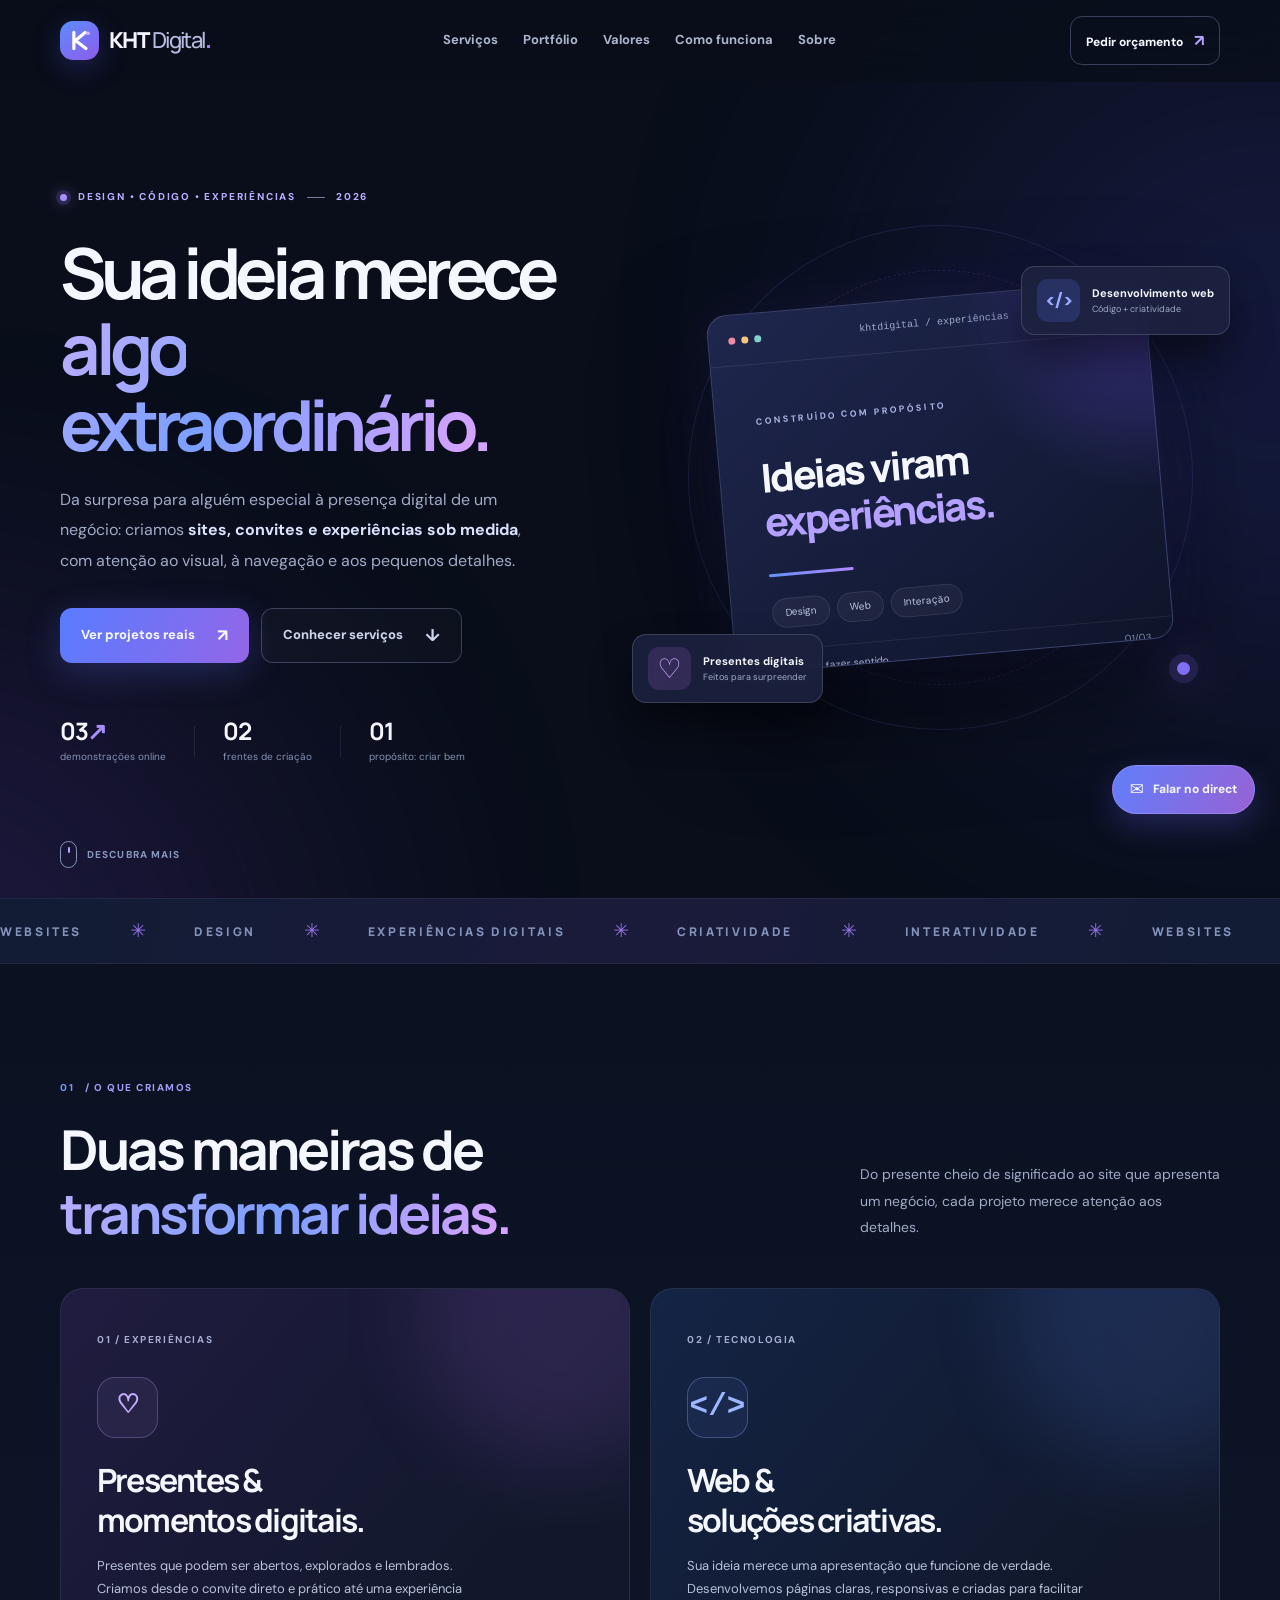
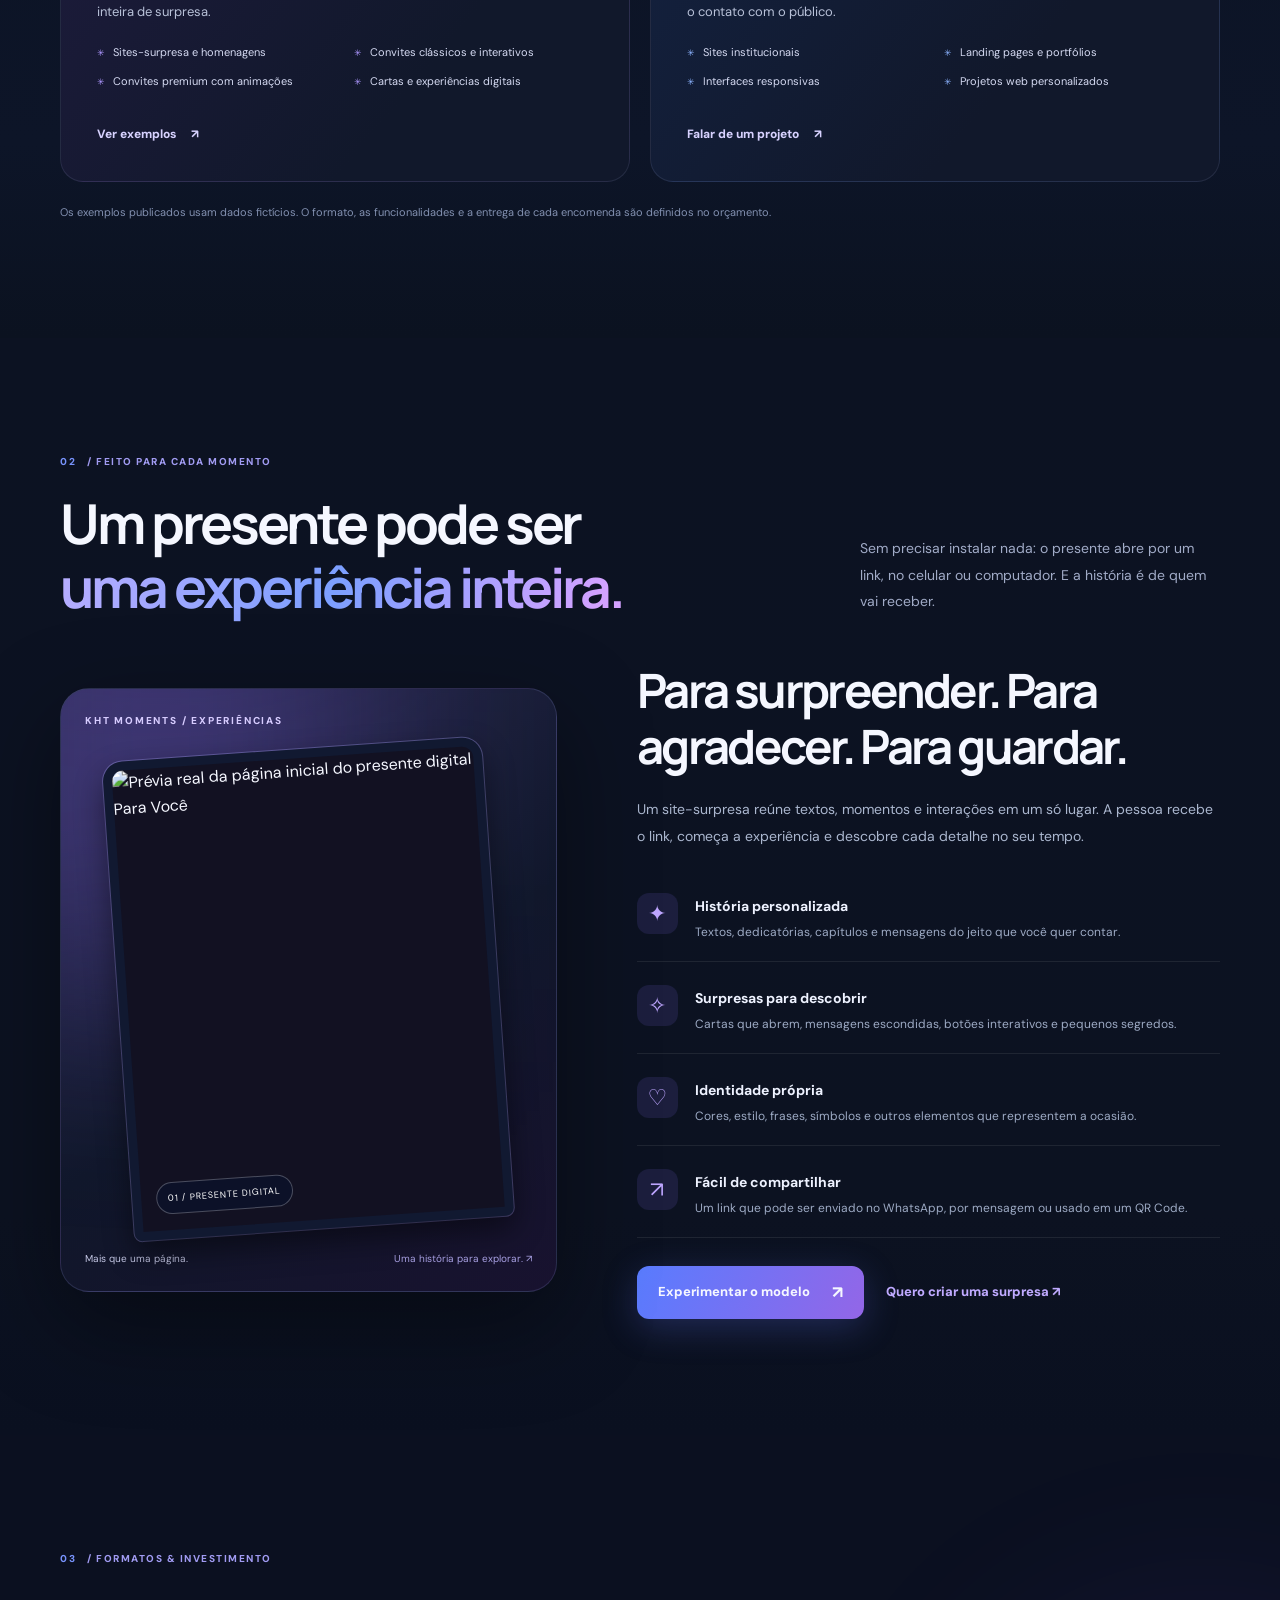
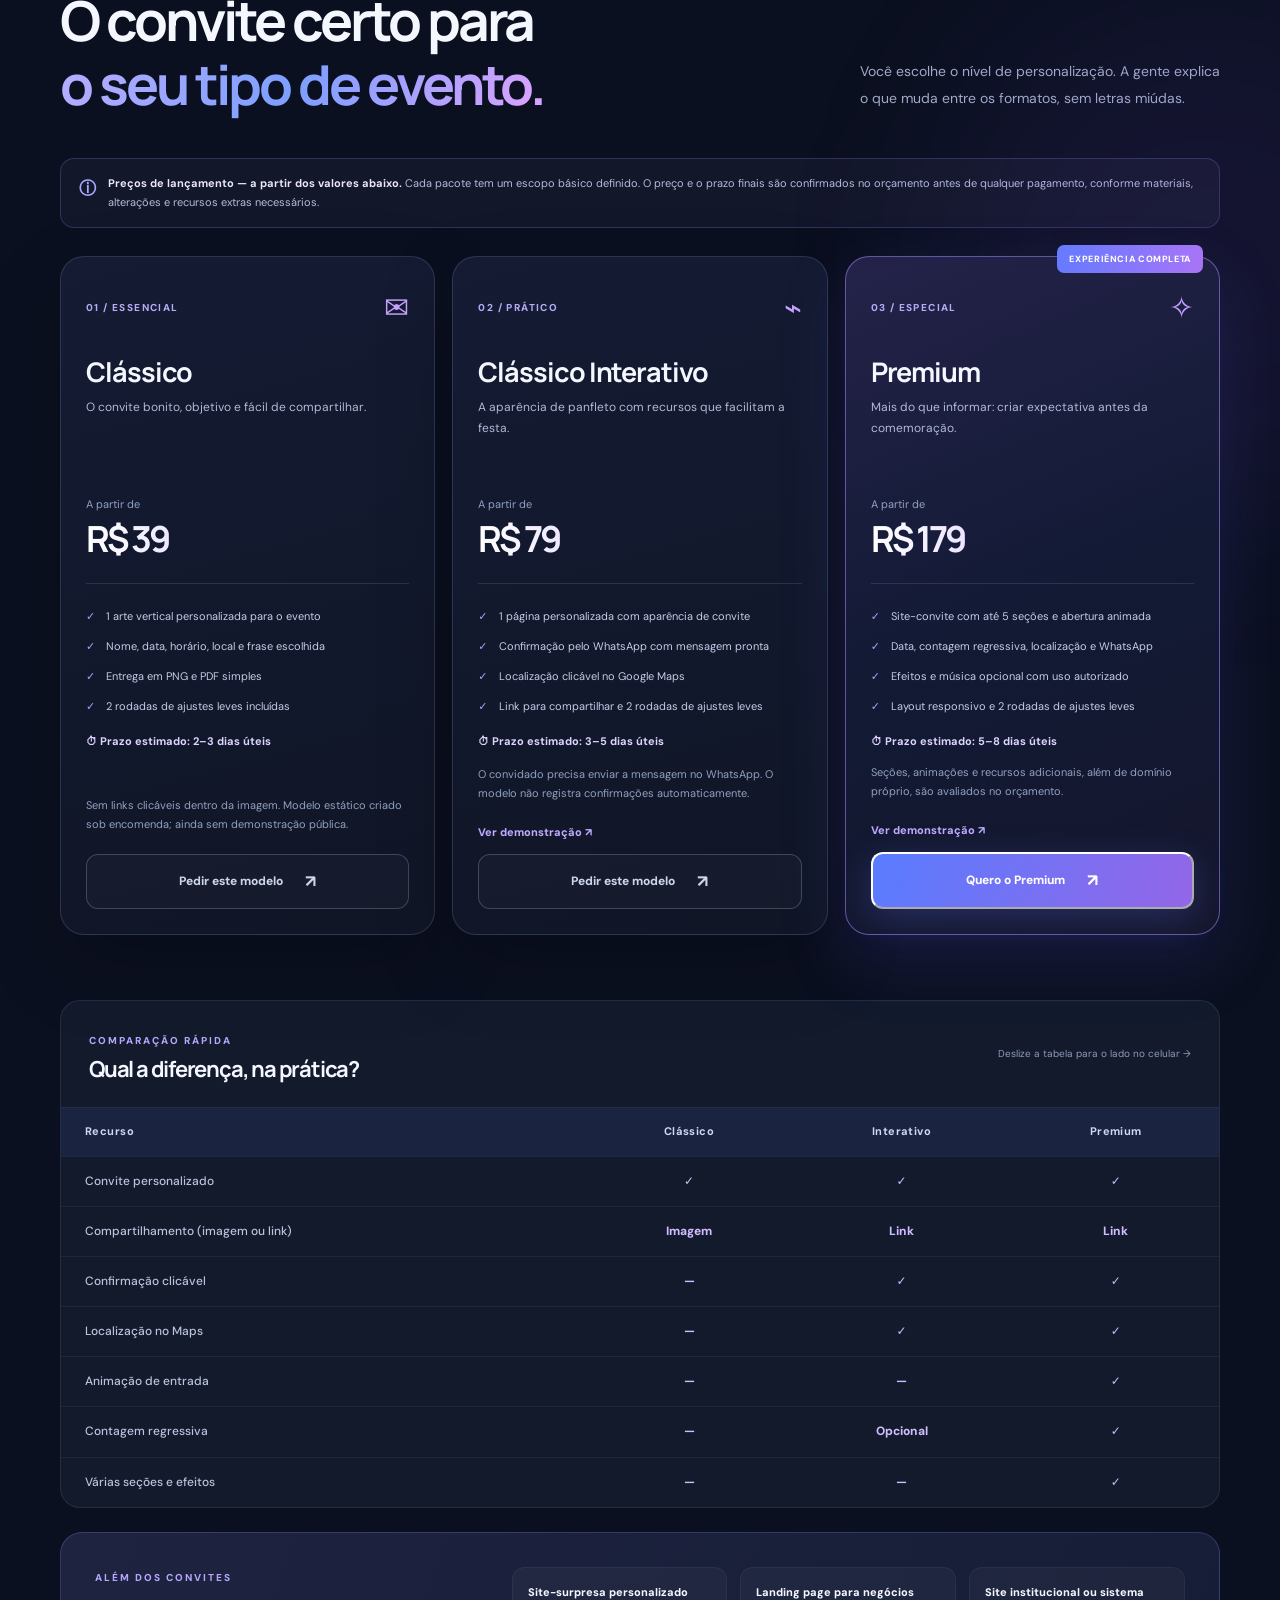
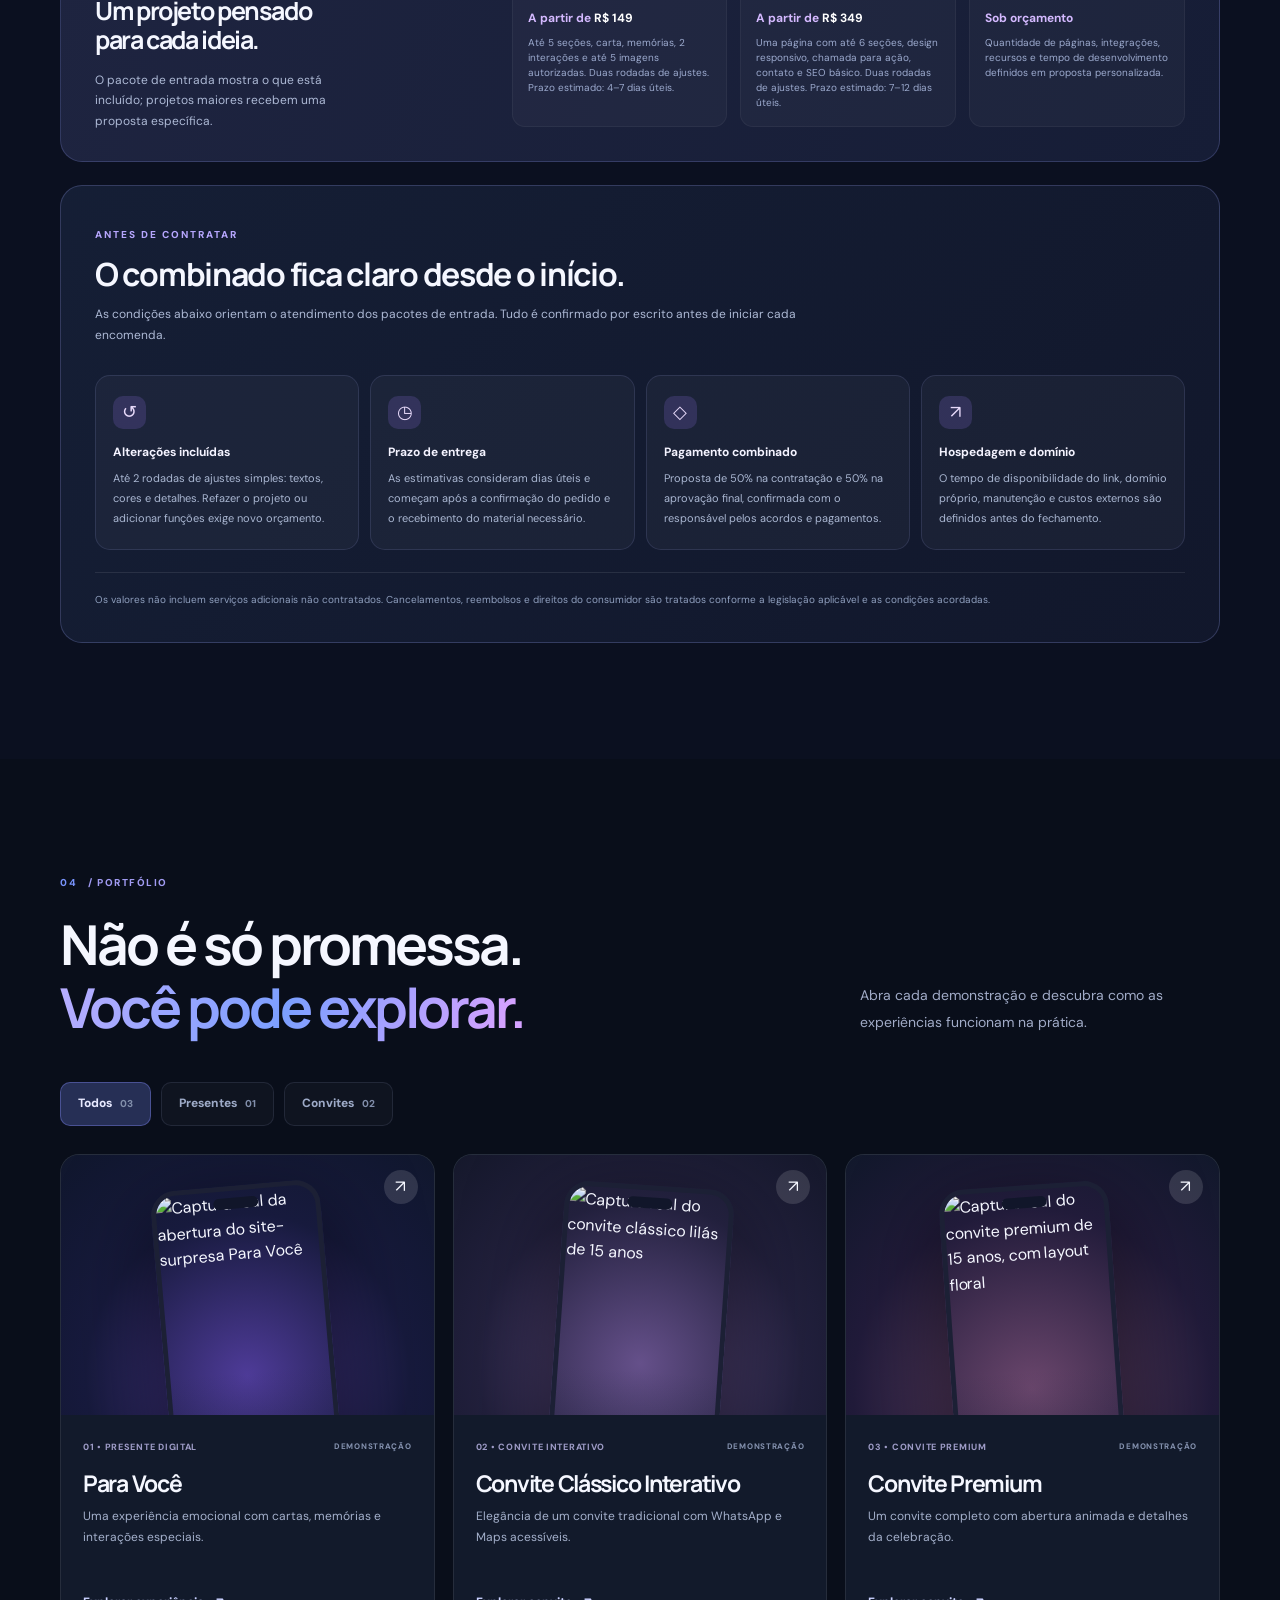
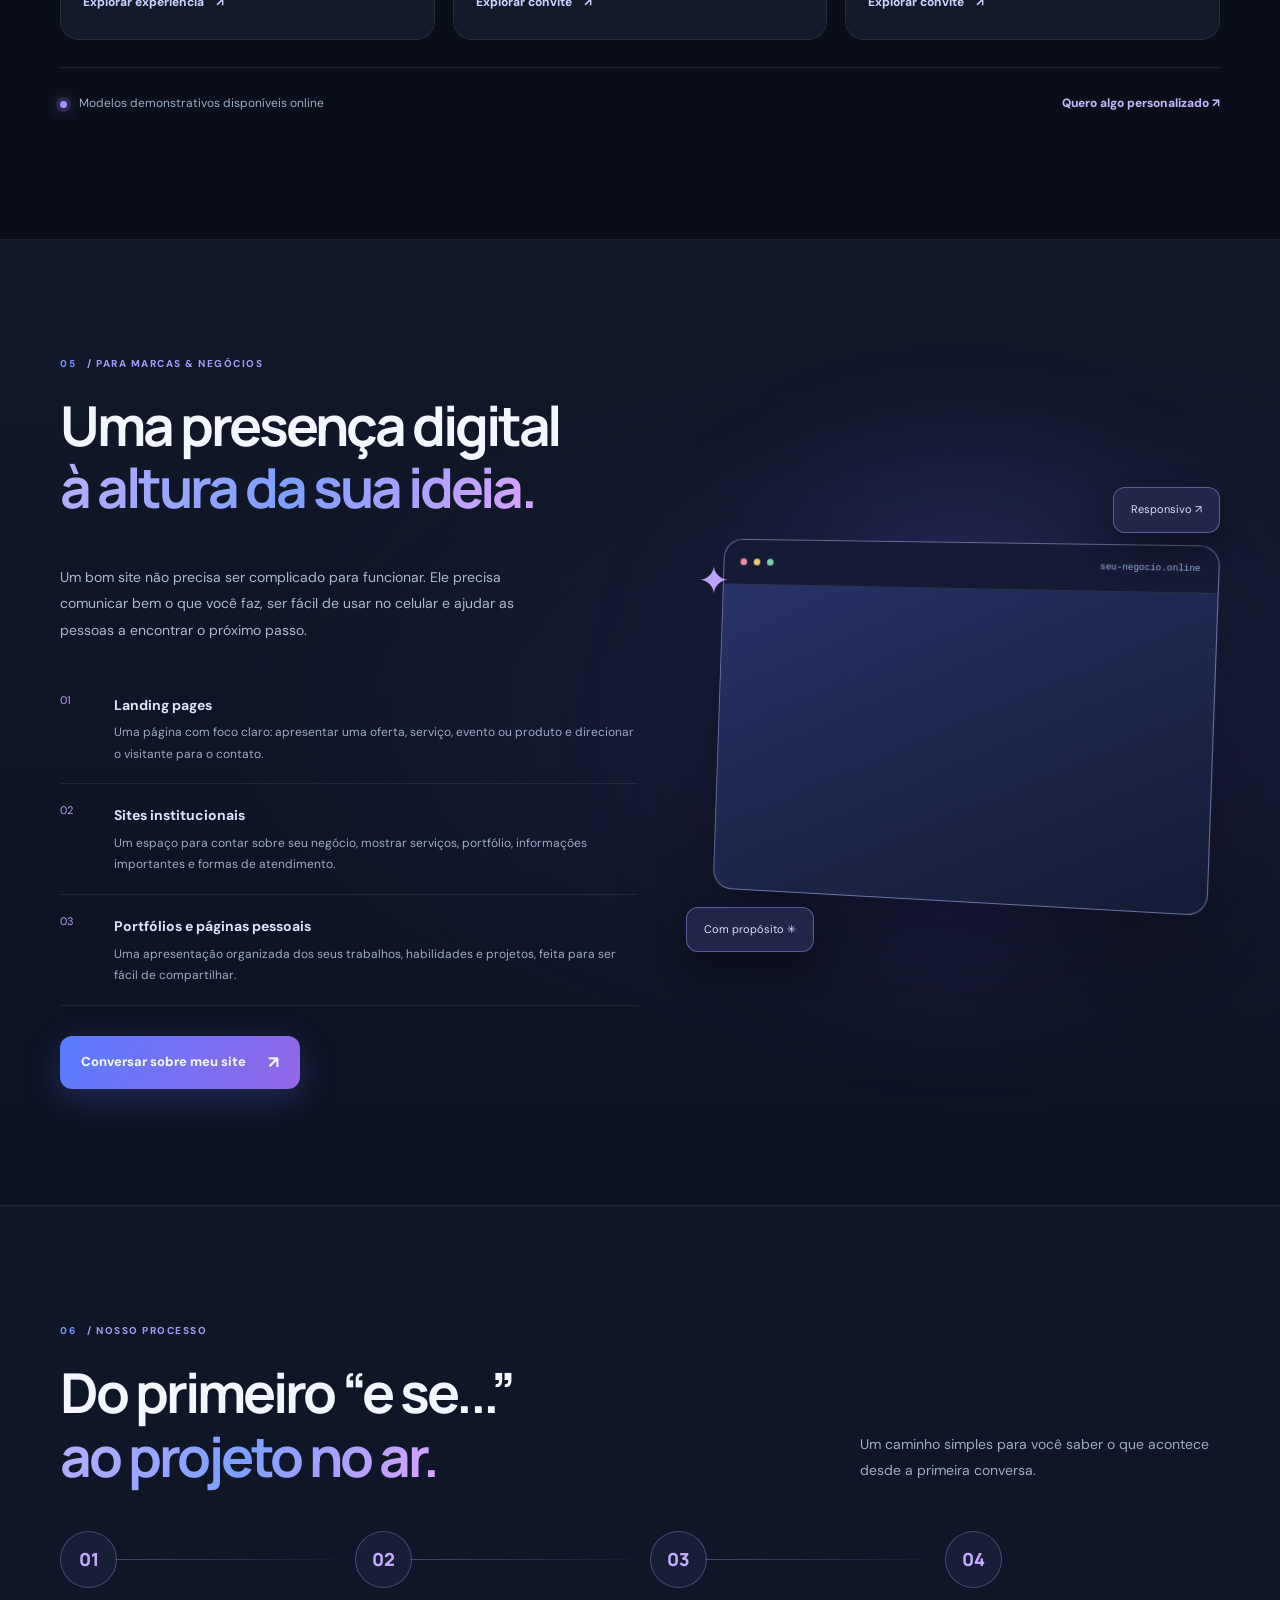
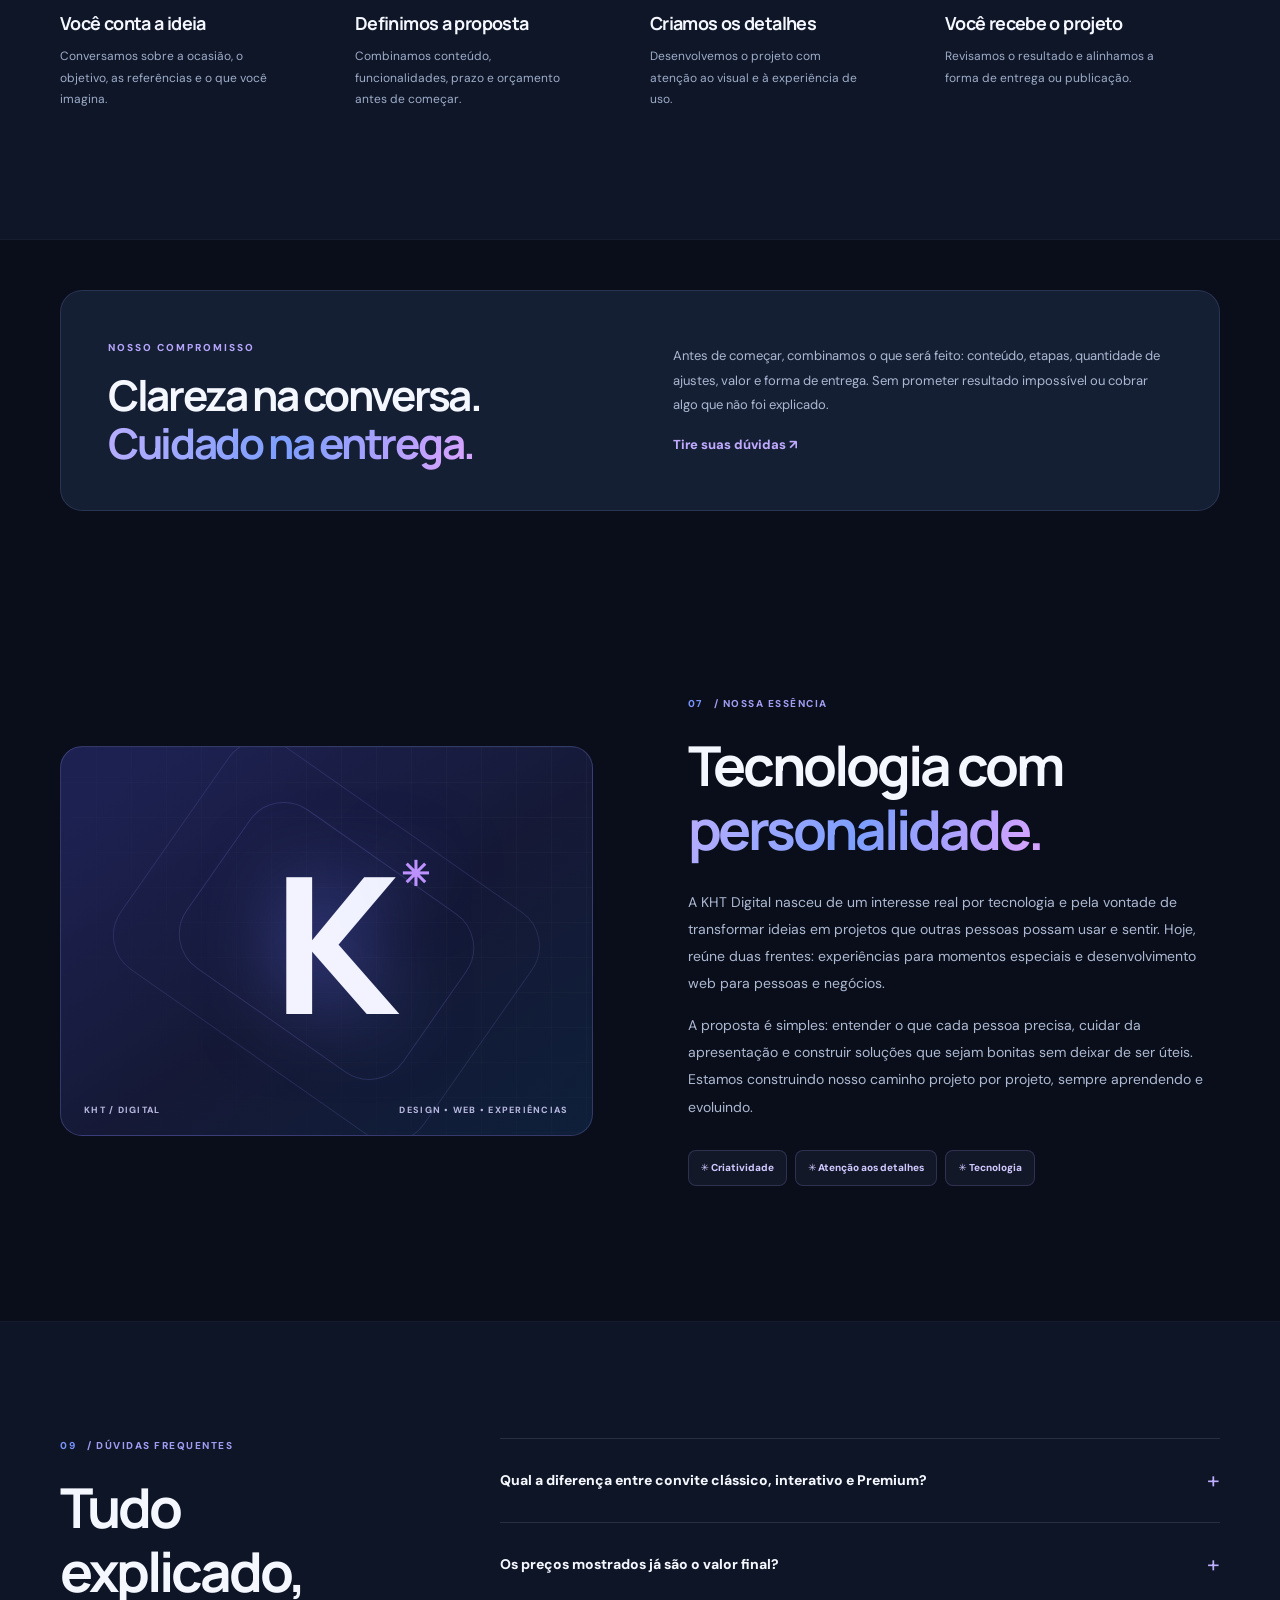
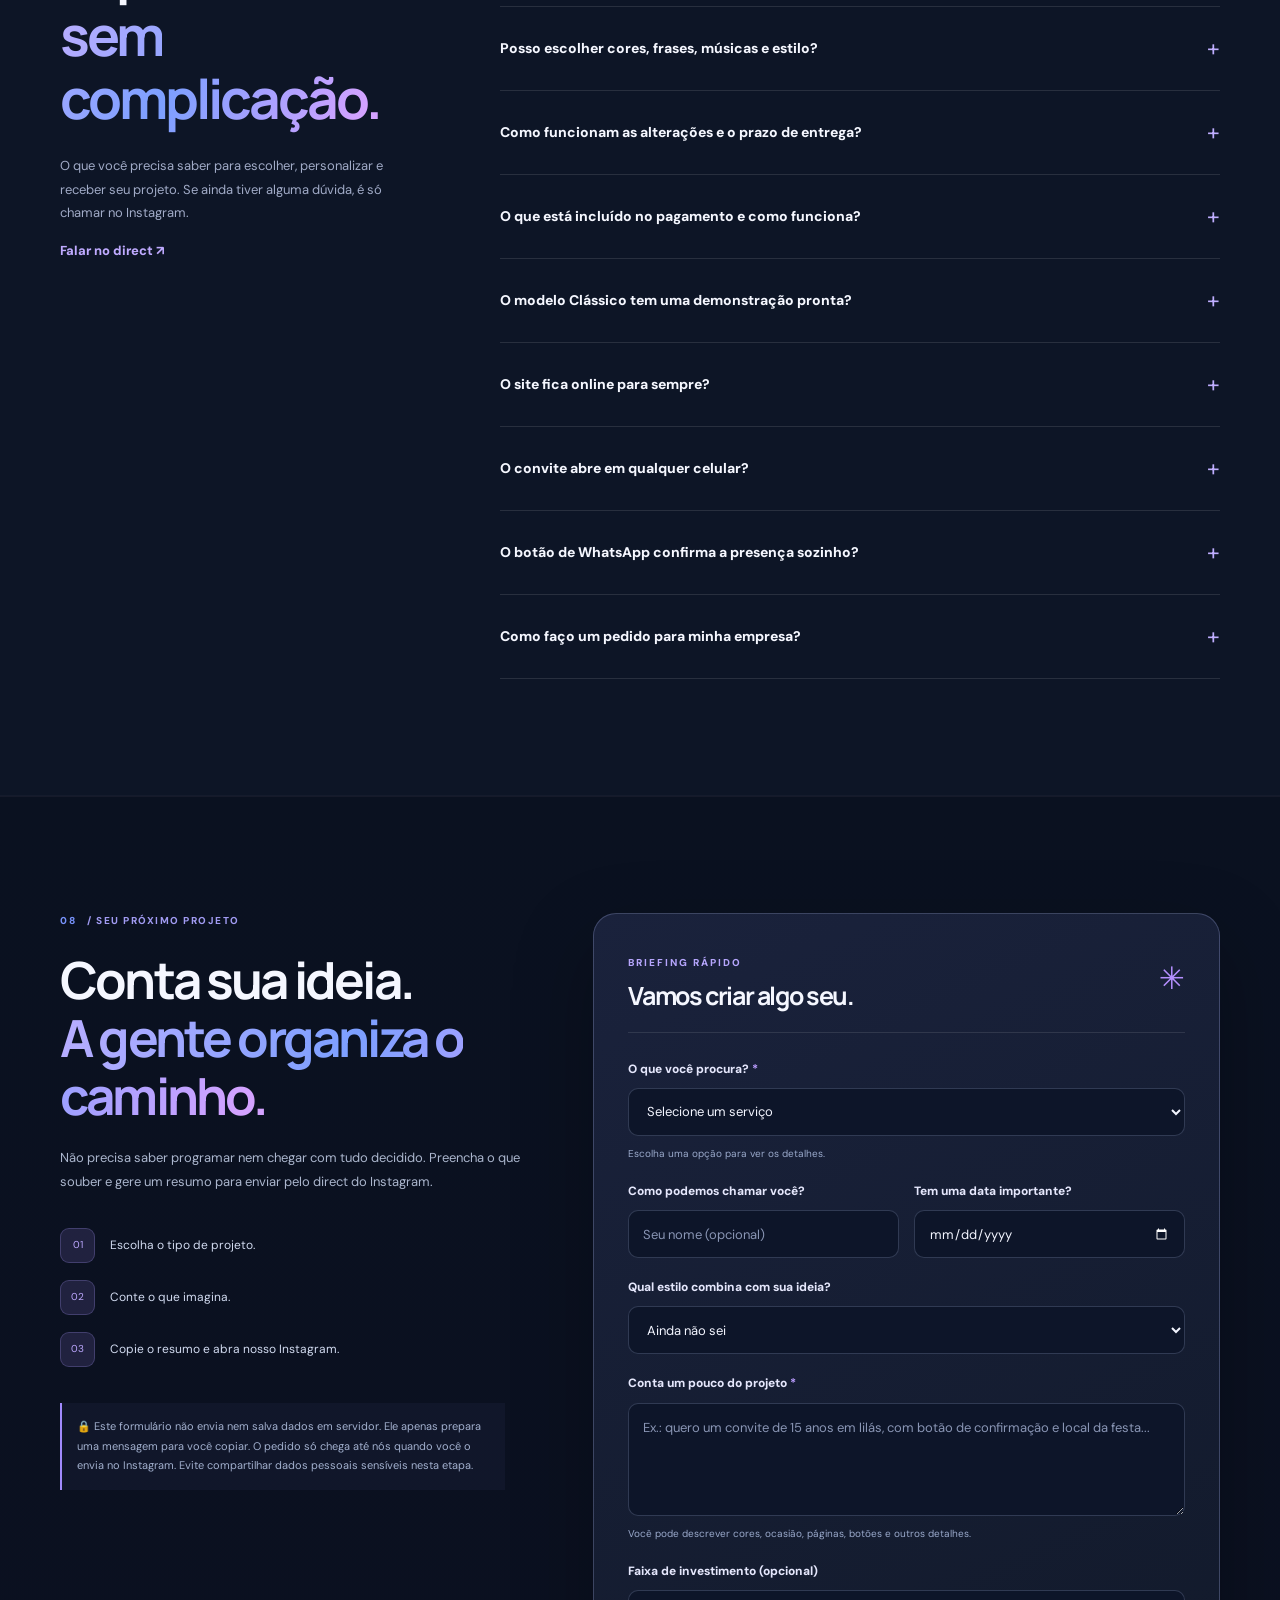
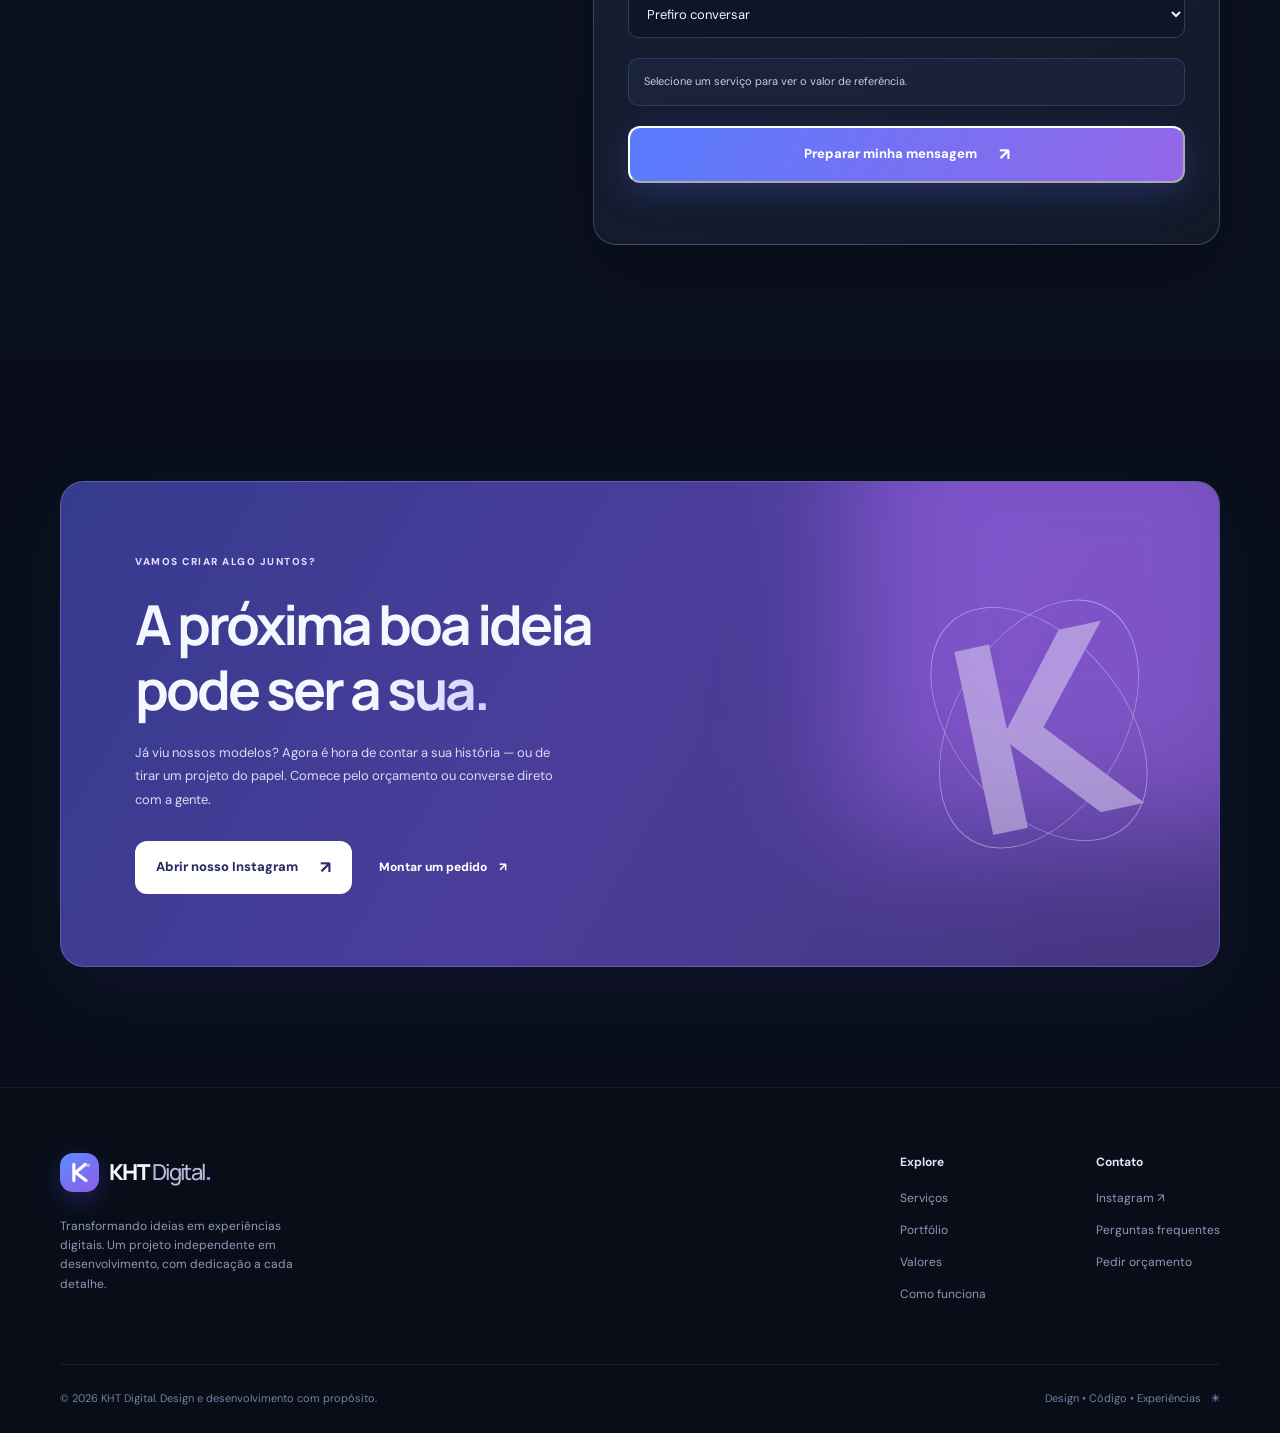
==== commit 92cac041: "Add files via upload" ====
--- a/index.html
+++ b/index.html
@@ -124,24 +124,26 @@
 <section aria-labelledby="planos-title" class="section plans-section" id="planos">
 <div class="container">
 <div class="section-heading reveal"><div><p class="kicker"><span>03</span> / FORMATOS &amp; INVESTIMENTO</p><h2 id="planos-title">O convite certo para<br/><em>o seu tipo de evento.</em></h2></div><p>Você escolhe o nível de personalização. A gente explica o que muda entre os formatos, sem letras miúdas.</p></div>
-<div class="pricing-notice reveal"><span class="notice-icon">ⓘ</span><span><strong>Valores iniciais de referência.</strong> O preço final é confirmado antes de começar, conforme conteúdo, personalização e funcionalidades escolhidas. São sugestões de lançamento editáveis pelo proprietário da KHT Digital.</span></div>
+<div class="pricing-notice reveal"><span class="notice-icon">ⓘ</span><span><strong>Preços de lançamento — a partir dos valores abaixo.</strong> Cada pacote tem um escopo básico definido. O preço e o prazo finais são confirmados no orçamento antes de qualquer pagamento, conforme materiais, alterações e recursos extras necessários.</span></div>
 <div class="plans-grid">
 <article class="plan-card reveal" data-plan="classico">
 <div class="plan-header"><span class="plan-index">01 / ESSENCIAL</span><span class="plan-icon">✉</span></div>
 <h3>Clássico</h3><p class="plan-subtitle">O convite bonito, objetivo e fácil de compartilhar.</p>
-<div class="price-line"><small>A partir de</small><strong data-price="classico">Consulte</strong></div>
+<div class="price-line"><small>A partir de</small><strong data-price="classico">R$ 39</strong></div>
 <div class="plan-divider"></div>
-<ul class="plan-features"><li>Arte digital personalizada</li><li>Nome, data, horário e endereço</li><li>Arquivo de imagem para compartilhar</li><li>Layout pensado para o celular</li></ul>
-<div class="plan-footnote">Ideal para quem prefere o convite tradicional. Sem botões clicáveis na imagem.</div>
+<ul class="plan-features"><li>1 arte vertical personalizada para o evento</li><li>Nome, data, horário, local e frase escolhida</li><li>Entrega em PNG e PDF simples</li><li>2 rodadas de ajustes leves incluídas</li></ul>
+<div class="delivery-meta"><span>⏱ Prazo estimado: 2–3 dias úteis</span></div>
+<div class="plan-footnote">Sem links clicáveis dentro da imagem. Modelo estático criado sob encomenda; ainda sem demonstração pública.</div>
 <button class="button button-outline plan-action" data-service="Convite Clássico" type="button">Pedir este modelo <span aria-hidden="true">↗</span></button>
 </article>
 <article class="plan-card reveal" data-plan="interativo">
 <div class="plan-header"><span class="plan-index">02 / PRÁTICO</span><span class="plan-icon">⌁</span></div>
 <h3>Clássico Interativo</h3><p class="plan-subtitle">A aparência de panfleto com recursos que facilitam a festa.</p>
-<div class="price-line"><small>A partir de</small><strong data-price="interativo">Consulte</strong></div>
+<div class="price-line"><small>A partir de</small><strong data-price="interativo">R$ 79</strong></div>
 <div class="plan-divider"></div>
-<ul class="plan-features"><li>Design de convite personalizado</li><li>Botão de confirmar pelo WhatsApp</li><li>Botão de rota no Google Maps</li><li>Link acessível em diferentes dispositivos</li></ul>
-<div class="plan-footnote">Os botões funcionam numa página web, não dentro de uma imagem comum.</div>
+<ul class="plan-features"><li>1 página personalizada com aparência de convite</li><li>Confirmação pelo WhatsApp com mensagem pronta</li><li>Localização clicável no Google Maps</li><li>Link para compartilhar e 2 rodadas de ajustes leves</li></ul>
+<div class="delivery-meta"><span>⏱ Prazo estimado: 3–5 dias úteis</span></div>
+<div class="plan-footnote">O convidado precisa enviar a mensagem no WhatsApp. O modelo não registra confirmações automaticamente.</div>
 <a class="plan-demo" href="https://kht-convite-classico-15anos.pages.dev/" rel="noopener noreferrer" target="_blank">Ver demonstração ↗</a>
 <button class="button button-outline plan-action" data-service="Convite Clássico Interativo" type="button">Pedir este modelo <span aria-hidden="true">↗</span></button>
 </article>
@@ -149,10 +151,11 @@
 <div class="plan-ribbon">EXPERIÊNCIA COMPLETA</div>
 <div class="plan-header"><span class="plan-index">03 / ESPECIAL</span><span class="plan-icon">✧</span></div>
 <h3>Premium</h3><p class="plan-subtitle">Mais do que informar: criar expectativa antes da comemoração.</p>
-<div class="price-line"><small>A partir de</small><strong data-price="premium">Consulte</strong></div>
+<div class="price-line"><small>A partir de</small><strong data-price="premium">R$ 179</strong></div>
 <div class="plan-divider"></div>
-<ul class="plan-features"><li>Página exclusiva com abertura animada</li><li>Contagem regressiva para a data</li><li>Detalhes, mapa e confirmação</li><li>Interações e música opcional</li></ul>
-<div class="plan-footnote">Funcionalidades adicionais são combinadas no orçamento.</div>
+<ul class="plan-features"><li>Site-convite com até 5 seções e abertura animada</li><li>Data, contagem regressiva, localização e WhatsApp</li><li>Efeitos e música opcional com uso autorizado</li><li>Layout responsivo e 2 rodadas de ajustes leves</li></ul>
+<div class="delivery-meta"><span>⏱ Prazo estimado: 5–8 dias úteis</span></div>
+<div class="plan-footnote">Seções, animações e recursos adicionais, além de domínio próprio, são avaliados no orçamento.</div>
 <a class="plan-demo" href="https://kht-convite-premium-15anos.pages.dev/" rel="noopener noreferrer" target="_blank">Ver demonstração ↗</a>
 <button class="button button-primary plan-action" data-service="Convite Premium" type="button">Quero o Premium <span aria-hidden="true">↗</span></button>
 </article>
@@ -161,7 +164,7 @@
 <div aria-label="Comparação dos modelos de convite, com rolagem horizontal no celular" class="compare-scroll" tabindex="0">
 <table class="compare-table"><thead><tr><th scope="col">Recurso</th><th scope="col">Clássico</th><th scope="col">Interativo</th><th scope="col">Premium</th></tr></thead><tbody>
 <tr><th scope="row">Convite personalizado</th><td>✓</td><td>✓</td><td>✓</td></tr>
-<tr><th scope="row">Arquivo para compartilhar</th><td>✓</td><td>✓</td><td>✓</td></tr>
+<tr><th scope="row">Compartilhamento (imagem ou link)</th><td>Imagem</td><td>Link</td><td>Link</td></tr>
 <tr><th scope="row">Confirmação clicável</th><td>—</td><td>✓</td><td>✓</td></tr>
 <tr><th scope="row">Localização no Maps</th><td>—</td><td>✓</td><td>✓</td></tr>
 <tr><th scope="row">Animação de entrada</th><td>—</td><td>—</td><td>✓</td></tr>
@@ -169,7 +172,17 @@
 <tr><th scope="row">Várias seções e efeitos</th><td>—</td><td>—</td><td>✓</td></tr>
 </tbody></table></div>
 </div>
-<div class="other-prices reveal"><div><span class="mini-label">ALÉM DOS CONVITES</span><h3>Um projeto pensado<br/>para cada ideia.</h3></div><div class="other-price-grid"><div><span>Site-surpresa personalizado</span><b>A partir de <strong data-price="presente">Consulte</strong></b><small>Cartas, histórias, memórias e interações.</small></div><div><span>Landing page para negócios</span><b>A partir de <strong data-price="landing">Consulte</strong></b><small>Uma página para apresentar serviço ou oferta.</small></div><div><span>Site institucional ou sistema</span><b>Orçamento individual</b><small>Escopo, páginas e funcionalidades avaliados juntos.</small></div></div></div>
+<div class="other-prices reveal"><div><span class="mini-label">ALÉM DOS CONVITES</span><h3>Um projeto pensado<br/>para cada ideia.</h3><p class="other-prices-lead">O pacote de entrada mostra o que está incluído; projetos maiores recebem uma proposta específica.</p></div><div class="other-price-grid"><div><span>Site-surpresa personalizado</span><b>A partir de <strong data-price="presente">R$ 149</strong></b><small>Até 5 seções, carta, memórias, 2 interações e até 5 imagens autorizadas. Duas rodadas de ajustes. Prazo estimado: 4–7 dias úteis.</small></div><div><span>Landing page para negócios</span><b>A partir de <strong data-price="landing">R$ 349</strong></b><small>Uma página com até 6 seções, design responsivo, chamada para ação, contato e SEO básico. Duas rodadas de ajustes. Prazo estimado: 7–12 dias úteis.</small></div><div><span>Site institucional ou sistema</span><b>Sob orçamento</b><small>Quantidade de páginas, integrações, recursos e tempo de desenvolvimento definidos em proposta personalizada.</small></div></div></div>
+<div class="commercial-terms reveal" aria-label="Condições comerciais">
+  <div class="commercial-terms-heading"><span class="mini-label">ANTES DE CONTRATAR</span><h3>O combinado fica claro desde o início.</h3><p>As condições abaixo orientam o atendimento dos pacotes de entrada. Tudo é confirmado por escrito antes de iniciar cada encomenda.</p></div>
+  <div class="terms-grid">
+    <div><span class="terms-icon" aria-hidden="true">↺</span><strong>Alterações incluídas</strong><p>Até 2 rodadas de ajustes simples: textos, cores e detalhes. Refazer o projeto ou adicionar funções exige novo orçamento.</p></div>
+    <div><span class="terms-icon" aria-hidden="true">◷</span><strong>Prazo de entrega</strong><p>As estimativas consideram dias úteis e começam após a confirmação do pedido e o recebimento do material necessário.</p></div>
+    <div><span class="terms-icon" aria-hidden="true">◇</span><strong>Pagamento combinado</strong><p>Proposta de 50% na contratação e 50% na aprovação final, confirmada com o responsável pelos acordos e pagamentos.</p></div>
+    <div><span class="terms-icon" aria-hidden="true">↗</span><strong>Hospedagem e domínio</strong><p>O tempo de disponibilidade do link, domínio próprio, manutenção e custos externos são definidos antes do fechamento.</p></div>
+  </div>
+  <p class="terms-disclaimer">Os valores não incluem serviços adicionais não contratados. Cancelamentos, reembolsos e direitos do consumidor são tratados conforme a legislação aplicável e as condições acordadas.</p>
+</div>
 </div>
 </section>
 <section aria-labelledby="portfolio-title" class="section portfolio" id="portfolio">
@@ -182,7 +195,7 @@
 </div>
 <div class="projects-grid" id="projectsGrid">
 <article class="project-card reveal" data-category="presente"><a aria-label="Abrir demonstração Para Você" class="project-shot shot-purple" href="https://kht-demo-presente-01.pages.dev/" rel="noopener noreferrer" target="_blank"><div class="project-graphic"><img alt="Captura real da abertura do site-surpresa Para Você" loading="lazy" src="assets/para-voce.png"/><span class="image-shadow"></span></div><span class="shot-corner">↗</span></a><div class="project-info"><div class="project-meta"><span>01 • PRESENTE DIGITAL</span><span>DEMONSTRAÇÃO</span></div><h3>Para Você</h3><p>Uma experiência emocional com cartas, memórias e interações especiais.</p><a href="https://kht-demo-presente-01.pages.dev/" rel="noopener noreferrer" target="_blank">Explorar experiência <span aria-hidden="true">↗</span></a></div></article>
-<article class="project-card reveal" data-category="convite"><a aria-label="Abrir demonstração Convite Clássico Interativo" class="project-shot shot-lilac" href="https://kht-convite-classico-15anos.pages.dev/" rel="noopener noreferrer" target="_blank"><div class="project-graphic"><img alt="Captura real do convite clássico lilás de 15 anos" loading="lazy" src="assets/convite-classico.png"/><span class="image-shadow"></span></div><span class="shot-corner">↗</span></a><div class="project-info"><div class="project-meta"><span>02 • CONVITE INTERATIVO</span><span>DEMONSTRAÇÃO</span></div><h3>Convite Clássico</h3><p>Elegância de um convite tradicional com WhatsApp e Maps acessíveis.</p><a href="https://kht-convite-classico-15anos.pages.dev/" rel="noopener noreferrer" target="_blank">Explorar convite <span aria-hidden="true">↗</span></a></div></article>
+<article class="project-card reveal" data-category="convite"><a aria-label="Abrir demonstração Convite Clássico Interativo" class="project-shot shot-lilac" href="https://kht-convite-classico-15anos.pages.dev/" rel="noopener noreferrer" target="_blank"><div class="project-graphic"><img alt="Captura real do convite clássico lilás de 15 anos" loading="lazy" src="assets/convite-classico.png"/><span class="image-shadow"></span></div><span class="shot-corner">↗</span></a><div class="project-info"><div class="project-meta"><span>02 • CONVITE INTERATIVO</span><span>DEMONSTRAÇÃO</span></div><h3>Convite Clássico Interativo</h3><p>Elegância de um convite tradicional com WhatsApp e Maps acessíveis.</p><a href="https://kht-convite-classico-15anos.pages.dev/" rel="noopener noreferrer" target="_blank">Explorar convite <span aria-hidden="true">↗</span></a></div></article>
 <article class="project-card reveal" data-category="convite"><a aria-label="Abrir demonstração Convite Premium de 15 anos" class="project-shot shot-rose" href="https://kht-convite-premium-15anos.pages.dev/" rel="noopener noreferrer" target="_blank"><div class="project-graphic"><img alt="Captura real do convite premium de 15 anos, com layout floral" loading="lazy" src="assets/convite-premium.png"/><span class="image-shadow"></span></div><span class="shot-corner">↗</span></a><div class="project-info"><div class="project-meta"><span>03 • CONVITE PREMIUM</span><span>DEMONSTRAÇÃO</span></div><h3>Convite Premium</h3><p>Um convite completo com abertura animada e detalhes da celebração.</p><a href="https://kht-convite-premium-15anos.pages.dev/" rel="noopener noreferrer" target="_blank">Explorar convite <span aria-hidden="true">↗</span></a></div></article>
 </div>
 <div class="portfolio-footer reveal"><span><span class="status-dot"></span> Modelos demonstrativos disponíveis online</span><a href="#contato">Quero algo personalizado <span aria-hidden="true">↗</span></a></div>
@@ -199,9 +212,11 @@
 <section aria-labelledby="about-title" class="section about" id="sobre"><div class="container about-layout"><div aria-hidden="true" class="about-art reveal"><span class="about-grid"></span><div class="about-mark">K<span>✳</span></div><div class="about-bottom"><span>KHT / DIGITAL</span><span>DESIGN • WEB • EXPERIÊNCIAS</span></div></div><div class="about-copy reveal"><p class="kicker"><span>07</span> / NOSSA ESSÊNCIA</p><h2 id="about-title">Tecnologia com<br/><em>personalidade.</em></h2><p>A KHT Digital nasceu de um interesse real por tecnologia e pela vontade de transformar ideias em projetos que outras pessoas possam usar e sentir. Hoje, reúne duas frentes: experiências para momentos especiais e desenvolvimento web para pessoas e negócios.</p><p>A proposta é simples: entender o que cada pessoa precisa, cuidar da apresentação e construir soluções que sejam bonitas sem deixar de ser úteis. Estamos construindo nosso caminho projeto por projeto, sempre aprendendo e evoluindo.</p><div class="about-qualities"><span>✳ Criatividade</span><span>✳ Atenção aos detalhes</span><span>✳ Tecnologia</span></div></div></div></section>
 <section aria-labelledby="faq-title" class="section faq" id="duvidas"><div class="container faq-layout"><div class="reveal"><p class="kicker"><span>09</span> / DÚVIDAS FREQUENTES</p><h2 id="faq-title">Tudo explicado,<br/><em>sem complicação.</em></h2><p class="faq-intro">O que você precisa saber para escolher, personalizar e receber seu projeto. Se ainda tiver alguma dúvida, é só chamar no Instagram.</p><a class="text-link" href="https://www.instagram.com/khtdigital/" rel="noopener noreferrer" target="_blank">Falar no direct ↗</a></div><div class="accordion reveal">
 <details><summary>Qual a diferença entre convite clássico, interativo e Premium? <span aria-hidden="true">+</span></summary><p>O Clássico é uma arte de convite para compartilhar. O Clássico Interativo tem formato de panfleto em uma página web, com botões para WhatsApp e Maps. O Premium oferece uma experiência maior, com abertura animada, informações da festa, contagem regressiva e outros recursos.</p></details>
-<details><summary>Os preços mostrados já são o valor final? <span aria-hidden="true">+</span></summary><p>São valores de referência a partir dos quais podemos conversar. A proposta final depende de quantidade de conteúdo, funcionalidades, prazo e personalizações. Tudo é combinado antes do início do trabalho; custos externos, quando existirem, também são informados.</p></details>
+<details><summary>Os preços mostrados já são o valor final? <span aria-hidden="true">+</span></summary><p>São os preços iniciais de lançamento para o escopo básico descrito em cada plano, não um valor fechado para qualquer pedido. A proposta final depende de conteúdo, personalização, prazo e recursos extras. Antes de começar, confirmamos as condições e eventuais custos externos.</p></details>
 <details><summary>Posso escolher cores, frases, músicas e estilo? <span aria-hidden="true">+</span></summary><p>Sim. O conteúdo e a identidade visual são planejados para a sua ocasião. Música e recursos extras dependem do formato contratado e de haver permissão para uso do material. Você não precisa chegar com o visual todo decidido.</p></details>
-<details><summary>Como funcionam as alterações e o prazo de entrega? <span aria-hidden="true">+</span></summary><p>Antes de começar, combinamos o prazo, o conteúdo que será enviado pelo cliente e a quantidade de rodadas de ajustes incluídas. Solicitações fora do escopo inicial podem exigir uma nova proposta.</p></details>
+<details><summary>Como funcionam as alterações e o prazo de entrega? <span aria-hidden="true">+</span></summary><p>Os pacotes de entrada incluem até duas rodadas de ajustes simples. Os prazos estimados são de 2–3 dias úteis para o Clássico, 3–5 para o Interativo, 5–8 para o Premium, 4–7 para site-surpresa e 7–12 para landing page. A contagem começa após a confirmação do pedido e o recebimento de todas as informações necessárias. Alterações estruturais exigem nova avaliação.</p></details>
+<details><summary>O que está incluído no pagamento e como funciona? <span aria-hidden="true">+</span></summary><p>Antes de qualquer pagamento, confirmamos por escrito o valor final, conteúdo, prazo e entrega. A proposta inicial é de 50% de entrada e 50% na aprovação final, com acompanhamento de um responsável nos acordos e pagamentos. Custos externos de domínio, hospedagem e manutenção são informados separadamente, se existirem.</p></details>
+<details><summary>O modelo Clássico tem uma demonstração pronta? <span aria-hidden="true">+</span></summary><p>O convite Clássico é uma arte estática criada sob encomenda e ainda não possui demonstração pública neste portfólio. Você pode conhecer o estilo de convite pelo modelo Clássico Interativo, que é uma página web diferente do arquivo estático.</p></details>
 <details><summary>O site fica online para sempre? <span aria-hidden="true">+</span></summary><p>Não existe promessa automática de hospedagem permanente. O prazo de disponibilidade, a plataforma utilizada, o domínio e eventuais custos de manutenção são combinados em cada contratação.</p></details>
 <details><summary>O convite abre em qualquer celular? <span aria-hidden="true">+</span></summary><p>Desenvolvemos com foco em navegadores e tamanhos de tela atuais, especialmente smartphones. O comportamento de links e músicas pode variar conforme o aplicativo e as configurações do dispositivo.</p></details>
 <details><summary>O botão de WhatsApp confirma a presença sozinho? <span aria-hidden="true">+</span></summary><p>Não. No modelo básico, o botão abre uma conversa com uma mensagem preparada. A pessoa precisa conferir e enviar a mensagem; uma lista automática de convidados seria um recurso separado.</p></details>
@@ -209,7 +224,7 @@
 </div></div></section>
 <section aria-labelledby="orcamento-title" class="section quote-section" id="orcamento">
 <div class="container quote-layout">
-<div class="quote-copy reveal"><p class="kicker"><span>08</span> / SEU PRÓXIMO PROJETO</p><h2 id="orcamento-title">Conta sua ideia.<br/><em>A gente organiza o caminho.</em></h2><p>Não precisa saber programar nem chegar com tudo decidido. Preencha o que souber e gere um resumo para enviar pelo direct do Instagram.</p><div class="quote-points"><div><span>01</span> Escolha o tipo de projeto.</div><div><span>02</span> Conte o que imagina.</div><div><span>03</span> Copie o resumo e abra nosso Instagram.</div></div><div class="quote-note">🔒 Este formulário não envia nem salva dados em servidor. Ele apenas prepara uma mensagem para você copiar. O pedido só chega até nós quando você o envia no Instagram.</div></div>
+<div class="quote-copy reveal"><p class="kicker"><span>08</span> / SEU PRÓXIMO PROJETO</p><h2 id="orcamento-title">Conta sua ideia.<br/><em>A gente organiza o caminho.</em></h2><p>Não precisa saber programar nem chegar com tudo decidido. Preencha o que souber e gere um resumo para enviar pelo direct do Instagram.</p><div class="quote-points"><div><span>01</span> Escolha o tipo de projeto.</div><div><span>02</span> Conte o que imagina.</div><div><span>03</span> Copie o resumo e abra nosso Instagram.</div></div><div class="quote-note">🔒 Este formulário não envia nem salva dados em servidor. Ele apenas prepara uma mensagem para você copiar. O pedido só chega até nós quando você o envia no Instagram. Evite compartilhar dados pessoais sensíveis nesta etapa.</div></div>
 <form class="quote-form reveal" id="quoteForm" novalidate="">
 <div class="form-head"><div><span class="mini-label">BRIEFING RÁPIDO</span><h3>Vamos criar algo seu.</h3></div><span class="form-emblem">✳</span></div>
 <div class="field"><label for="service">O que você procura? <span aria-hidden="true">*</span></label><select id="service" name="service" required=""><option value="">Selecione um serviço</option><option>Convite Clássico</option><option>Convite Clássico Interativo</option><option>Convite Premium</option><option>Site-surpresa personalizado</option><option>Landing page</option><option>Site institucional</option><option>Portfólio profissional</option><option>Outro projeto digital</option></select><p class="field-tip" id="serviceHint">Escolha uma opção para ver os detalhes.</p></div>
--- a/style.css
+++ b/style.css
@@ -93,3 +93,16 @@
 @media(max-width:600px){.experience-grid{gap:30px}.experience-frame{height:400px;max-width:290px}.experience-editorial{padding:18px}.experience-details h3{font-size:30px}.experience-actions{gap:14px;align-items:stretch}.experience-actions .button{width:100%}.plans-grid{grid-template-columns:1fr;gap:14px}.plan-featured{grid-column:auto}.plan-card{padding:25px 23px}.plan-subtitle{min-height:0}.other-price-grid{grid-template-columns:1fr}.other-prices{padding:24px 19px}.comparison-wrap{margin-top:40px}.comparison-heading{padding:20px 18px;display:block}.comparison-heading>span{display:block;margin-top:9px}.compare-table th,.compare-table td{padding:14px 15px}.web-art{min-height:350px}.web-browser{height:290px;width:94%;transform:rotate(-2deg)}.browser-inside{padding:32px 22px}.browser-headline{font-size:33px}.browser-headline em{white-space:normal}.browser-inside:after{font-size:55px}.web-chip{font-size:10px;padding:8px 11px}.chip-one{right:-3px;top:17px}.chip-two{bottom:10px;left:4px}.promise-section{padding:30px 0}.promise-box{grid-template-columns:1fr;gap:14px;padding:28px 23px}.quote-form{padding:24px 18px}.field-row{grid-template-columns:1fr;gap:0}.quote-result-actions{flex-direction:column}.quote-result-actions .button{min-width:0}.floating-contact{bottom:76px;right:13px;padding:10px 13px}.floating-contact>span:last-child{display:none}}
 @media(max-width:365px){.experience-frame{height:345px;max-width:230px}.plan-card h3{font-size:25px}.browser-headline{font-size:28px}.web-art{min-height:320px}}
 @media(prefers-reduced-motion:reduce){.plan-card,.floating-contact{transition:none}}
+
+/* Condições comerciais - complemento do site oficial */
+.other-prices-lead{font-size:12px;line-height:1.7;color:#adb9d5;margin:16px 0 0;max-width:270px}
+.delivery-meta{display:flex;gap:8px;align-items:center;margin:0 0 13px;color:#ded5ff;font-size:11px;font-weight:700;line-height:1.6}
+.commercial-terms{margin-top:23px;padding:34px;border-radius:22px;border:1px solid rgba(156,165,241,.24);background:linear-gradient(135deg,rgba(22,32,55,.95),rgba(18,24,44,.97))}
+.commercial-terms-heading{max-width:750px}.commercial-terms-heading h3{font-family:Manrope,sans-serif;font-size:clamp(23px,2.7vw,32px);margin:8px 0 10px;line-height:1.25;letter-spacing:-.04em}.commercial-terms-heading p{font-size:12px;line-height:1.8;color:#adb9d5}
+.terms-grid{display:grid;grid-template-columns:repeat(4,minmax(0,1fr));gap:11px;margin-top:28px}
+.terms-grid>div{padding:20px 17px;border:1px solid rgba(164,170,236,.14);border-radius:15px;background:rgba(255,255,255,.035);min-width:0}
+.terms-icon{display:grid;place-items:center;width:33px;height:33px;border-radius:10px;margin-bottom:15px;font-size:18px;color:#e8dafa;background:rgba(151,116,237,.19)}
+.terms-grid strong{display:block;font-size:12px;line-height:1.45;color:#f4f3ff}.terms-grid p{color:#aab7d2;font-size:11px;line-height:1.8;margin:8px 0 0}
+.terms-disclaimer{font-size:10px;line-height:1.7;color:#8f9fbe;margin:22px 0 0;border-top:1px solid #ffffff17;padding-top:18px}
+@media(max-width:1000px){.terms-grid{grid-template-columns:repeat(2,minmax(0,1fr))}}
+@media(max-width:600px){.commercial-terms{padding:24px 18px}.terms-grid{grid-template-columns:1fr;gap:9px;margin-top:19px}.terms-grid>div{padding:15px 17px}.terms-grid p{margin-top:5px}.terms-icon{margin-bottom:10px}.other-prices-lead{max-width:unset}}
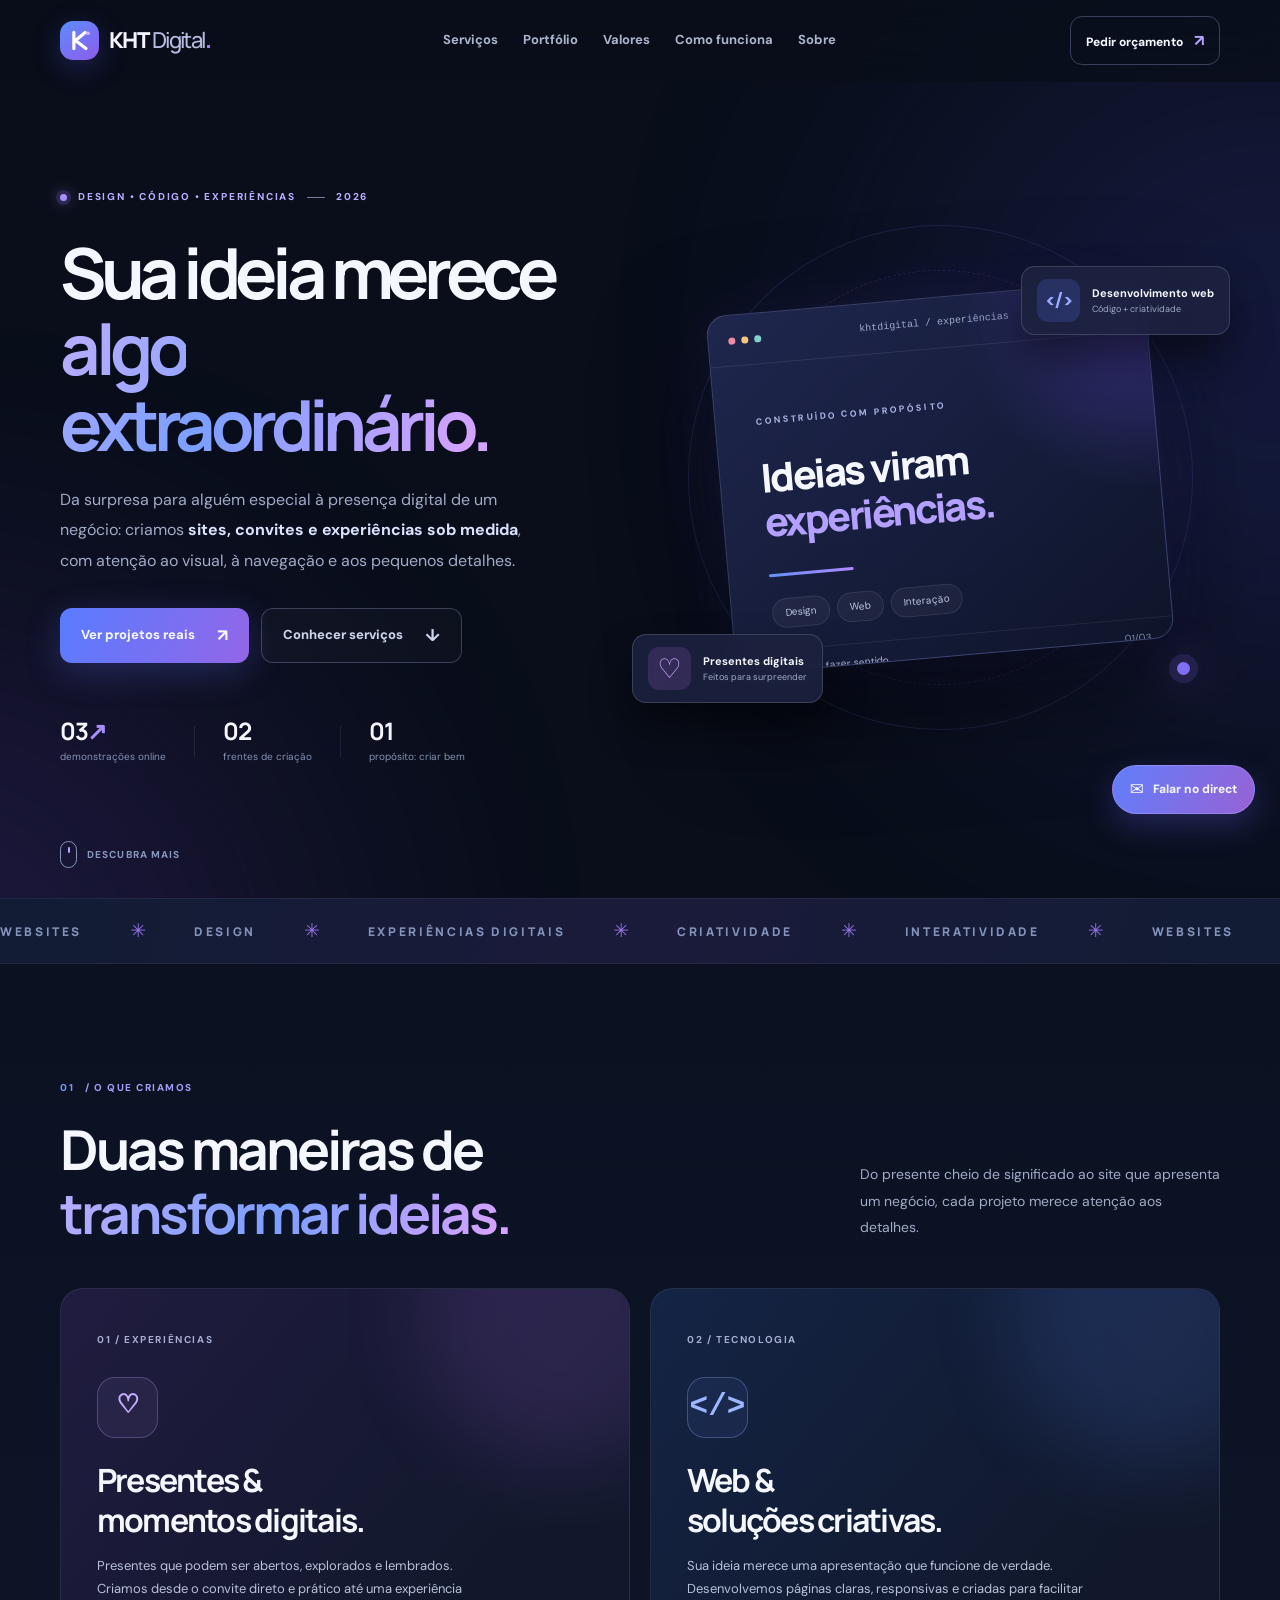
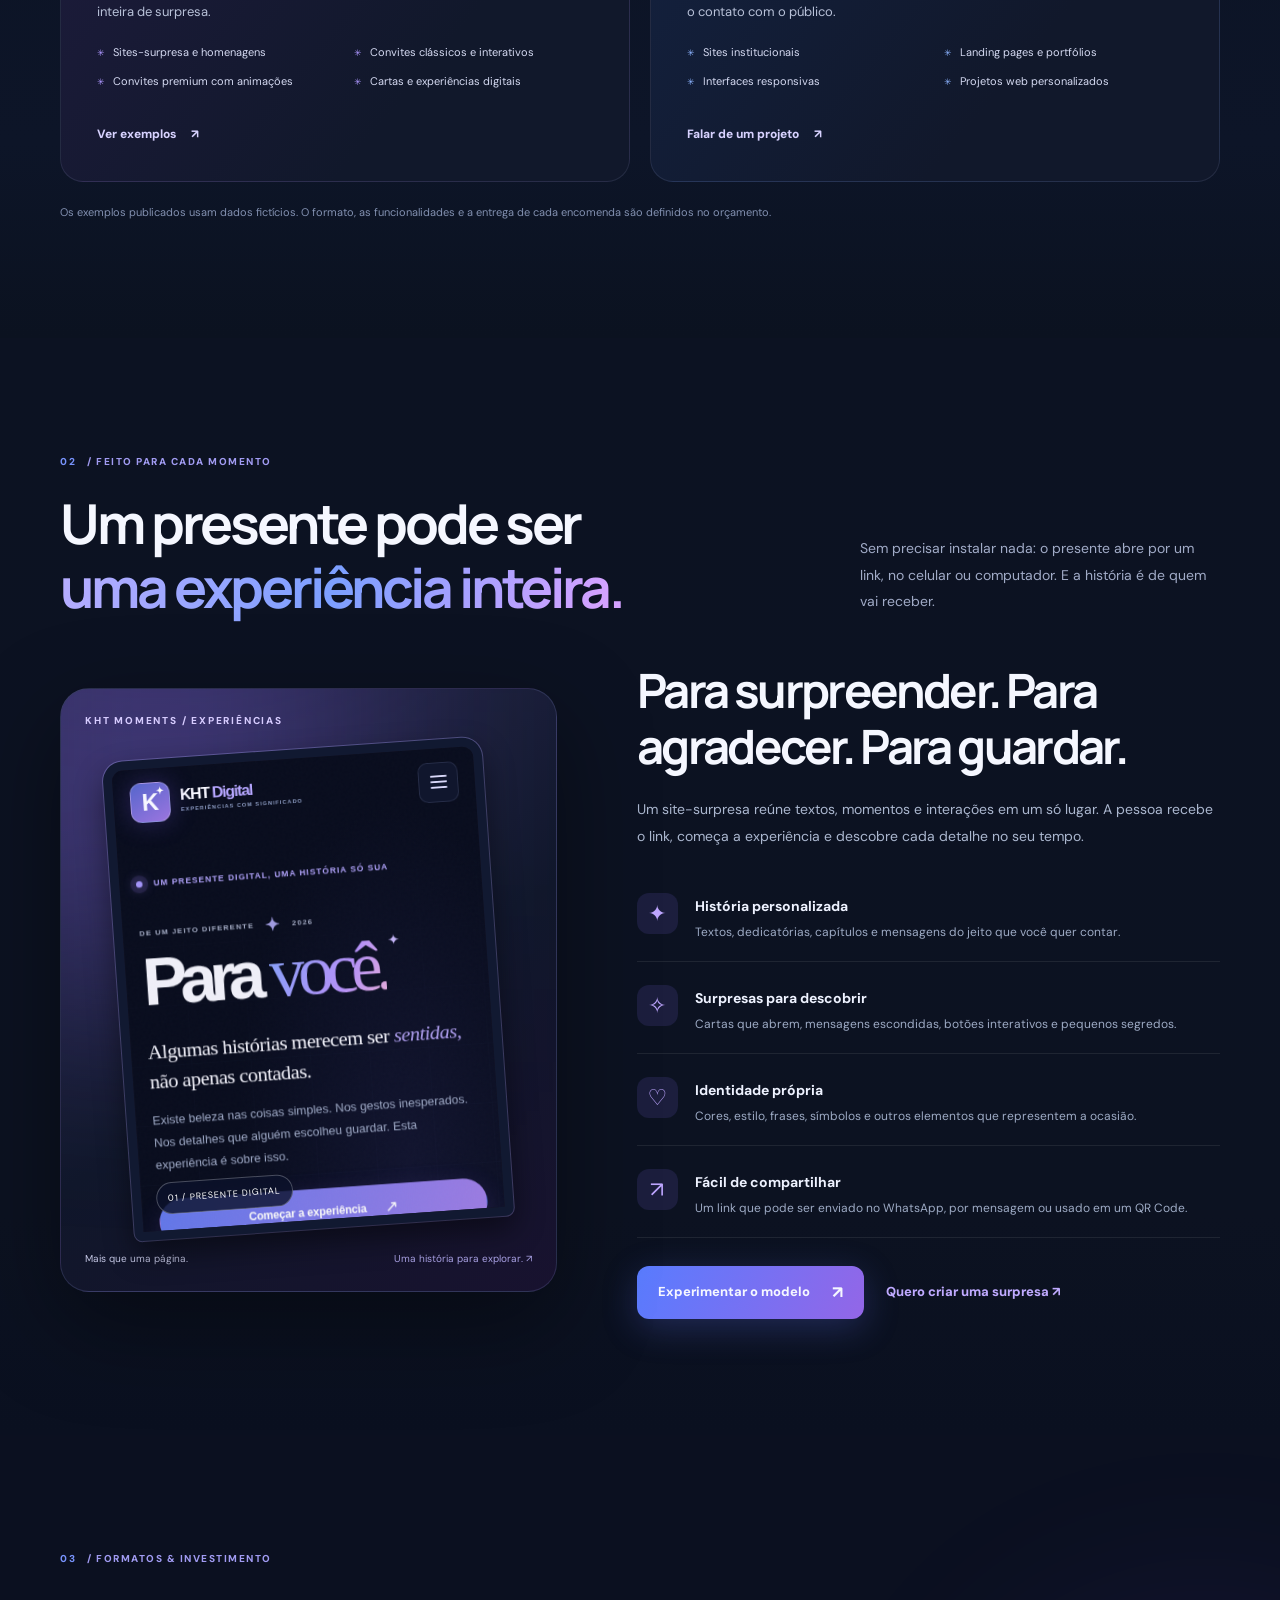
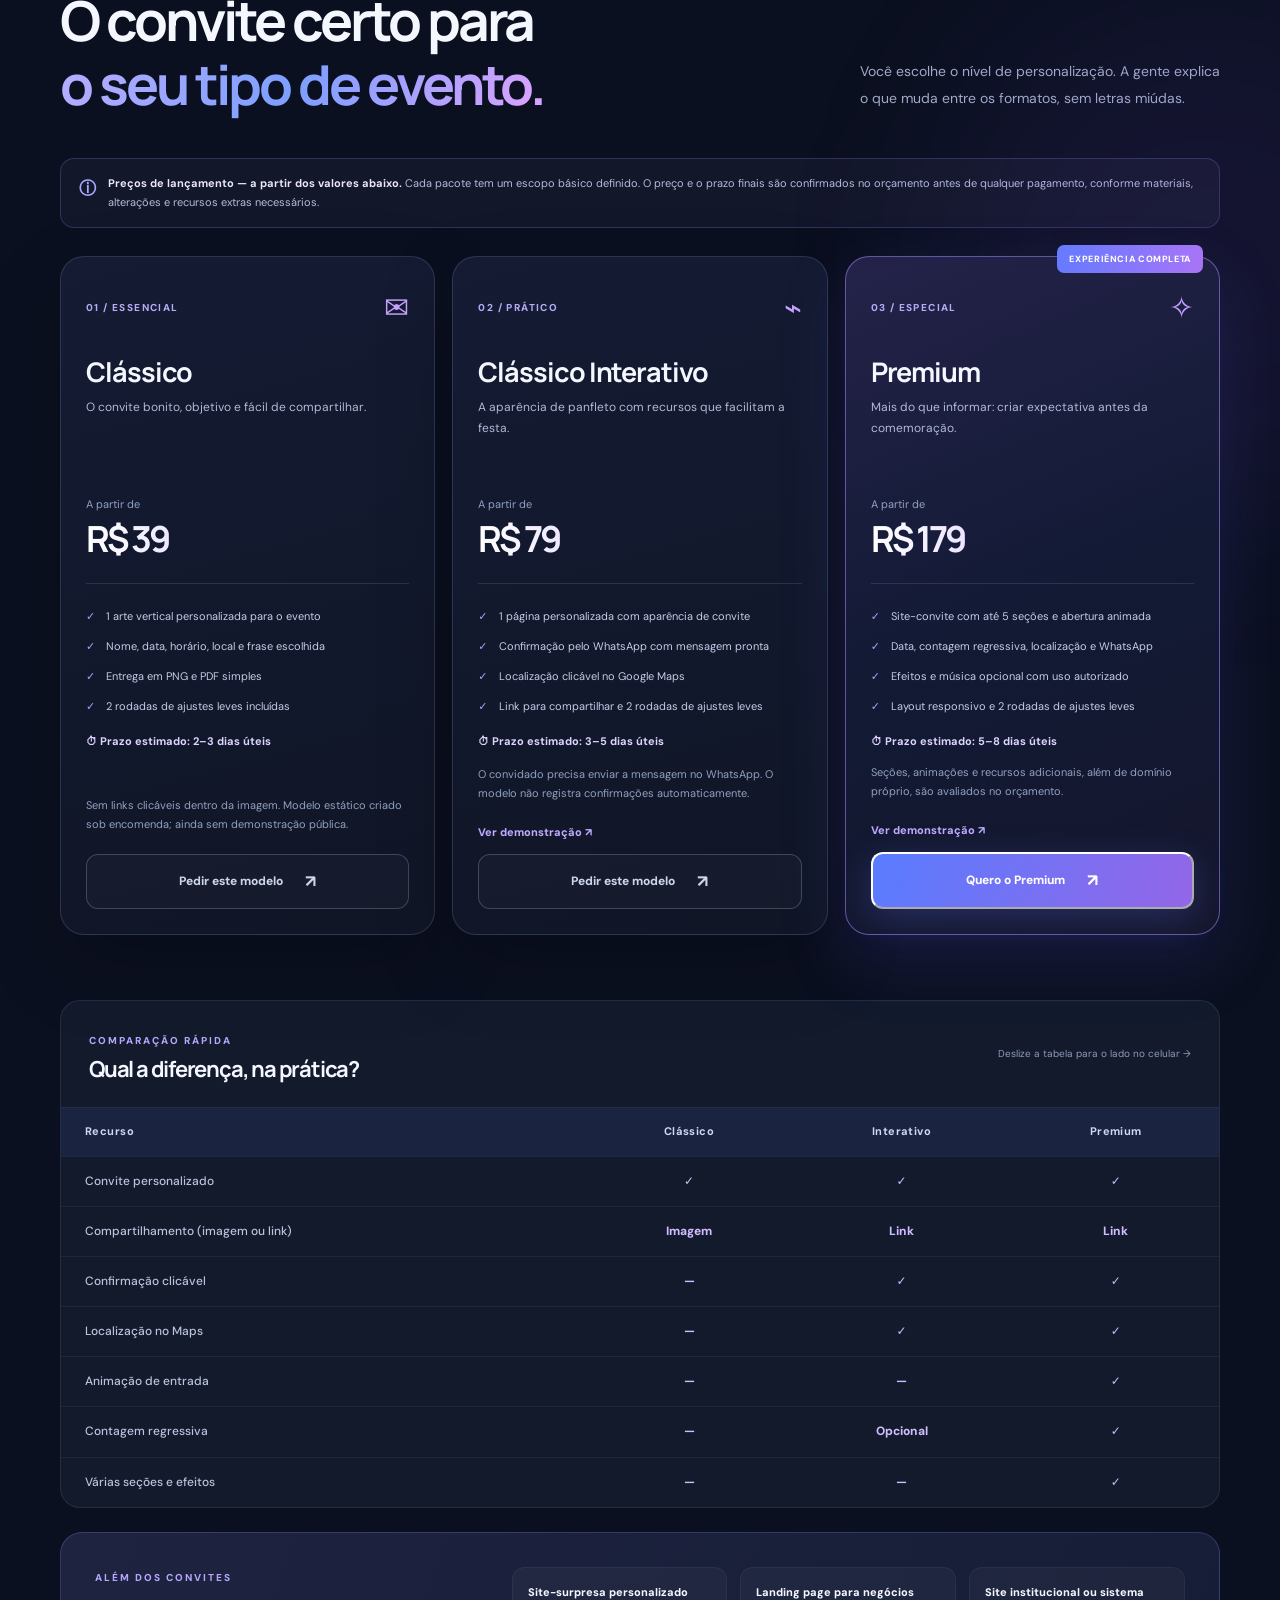
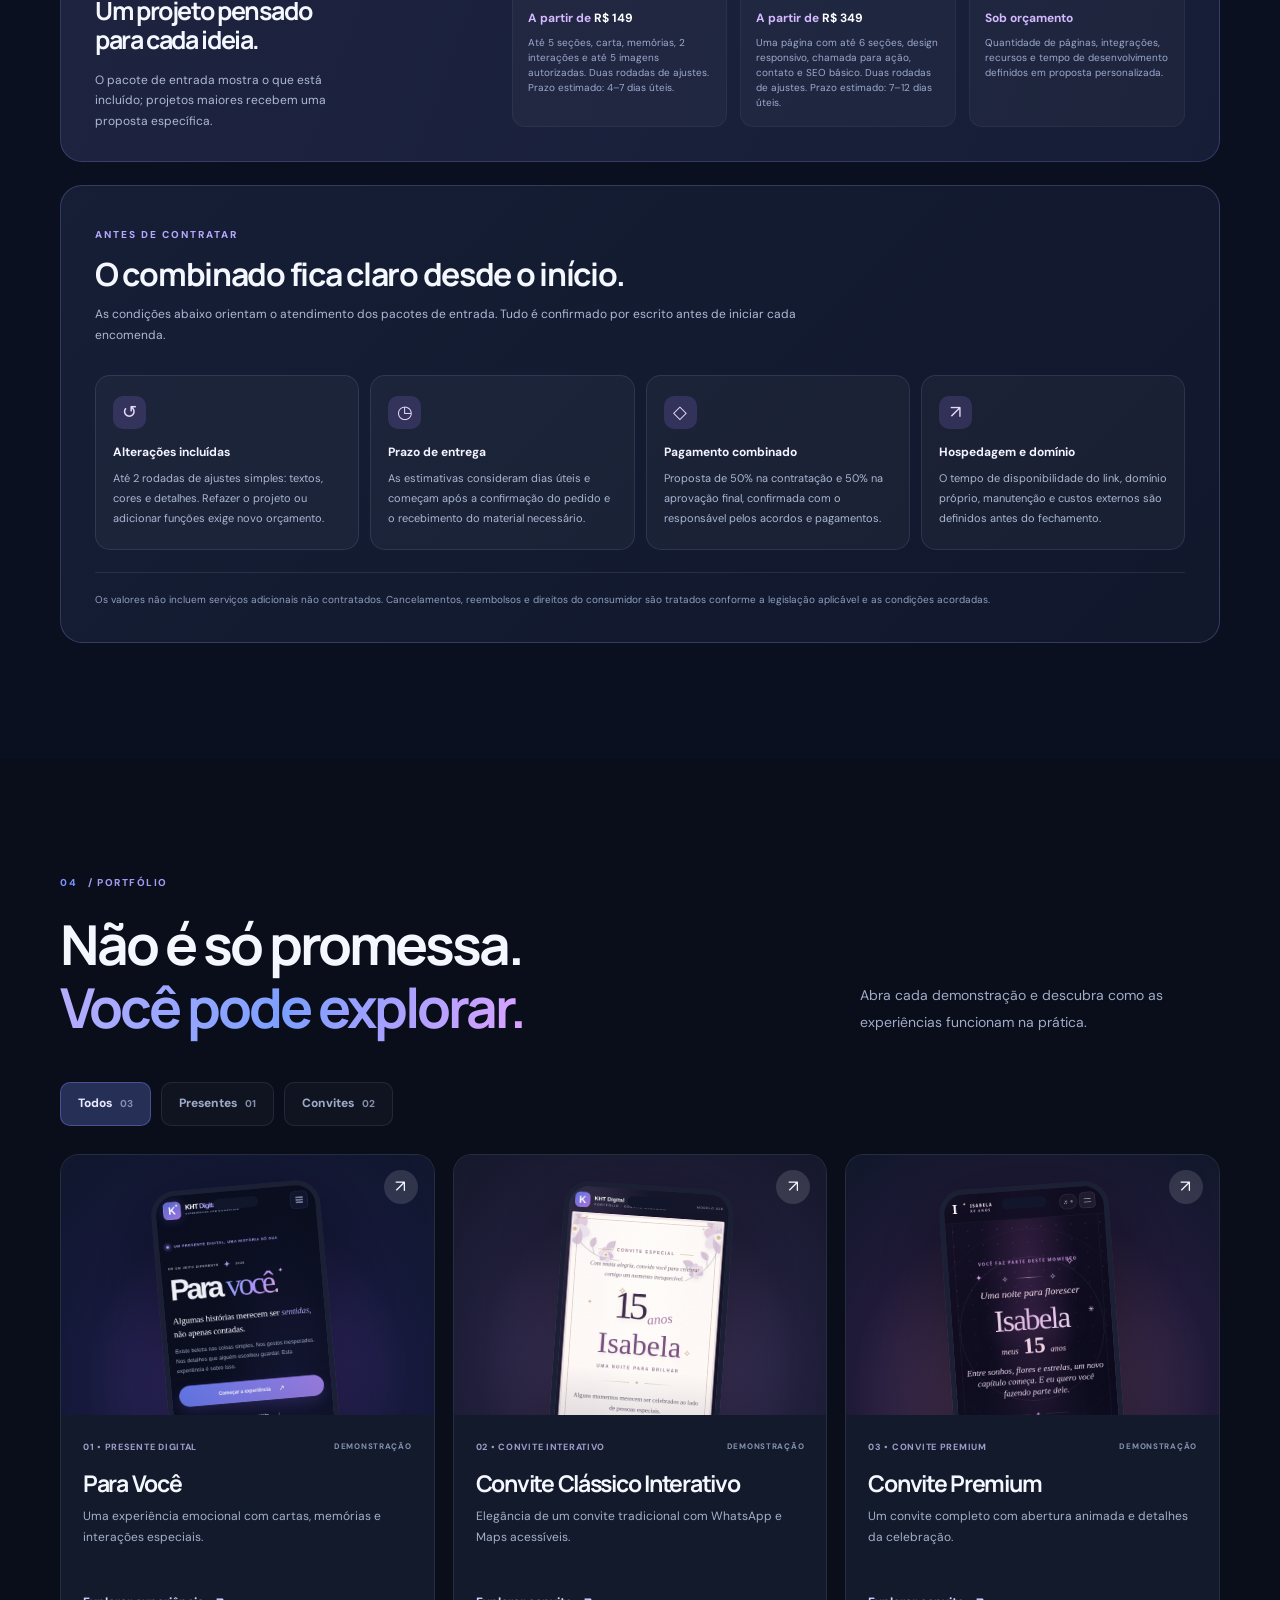
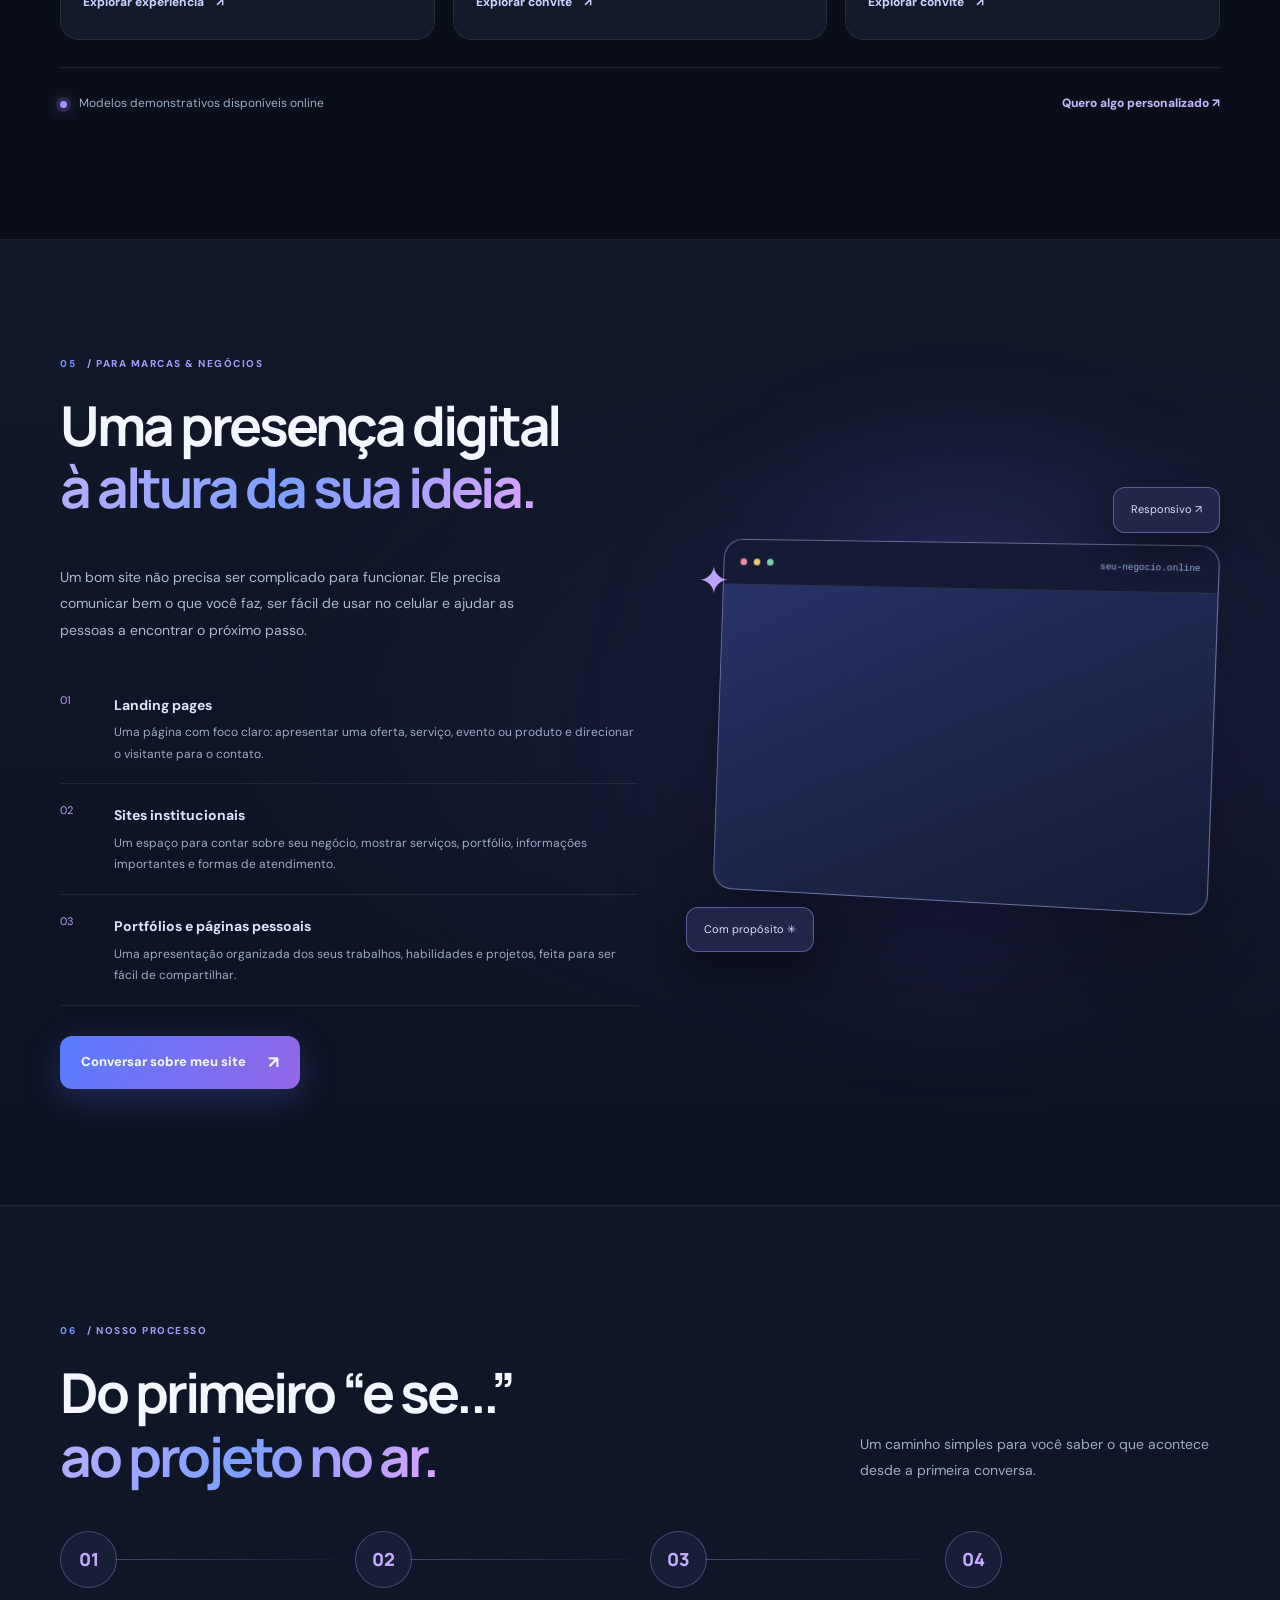
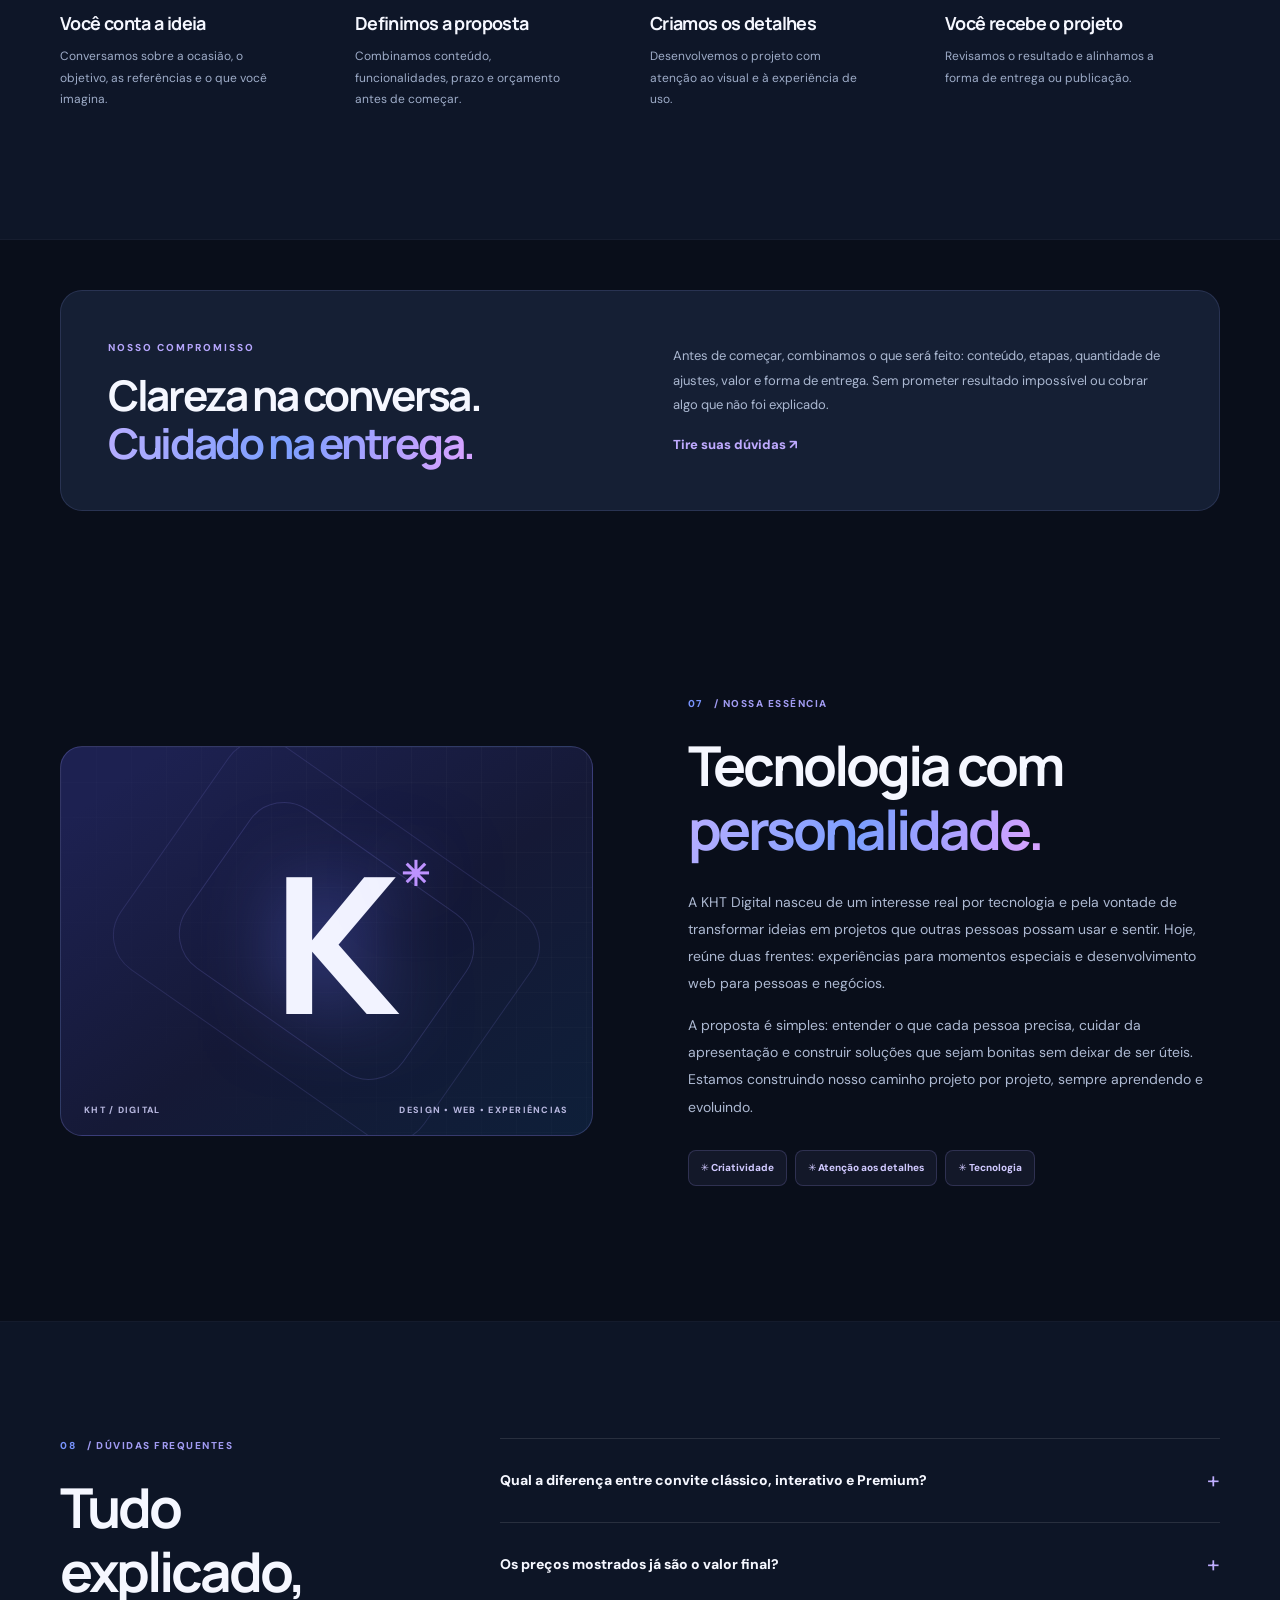
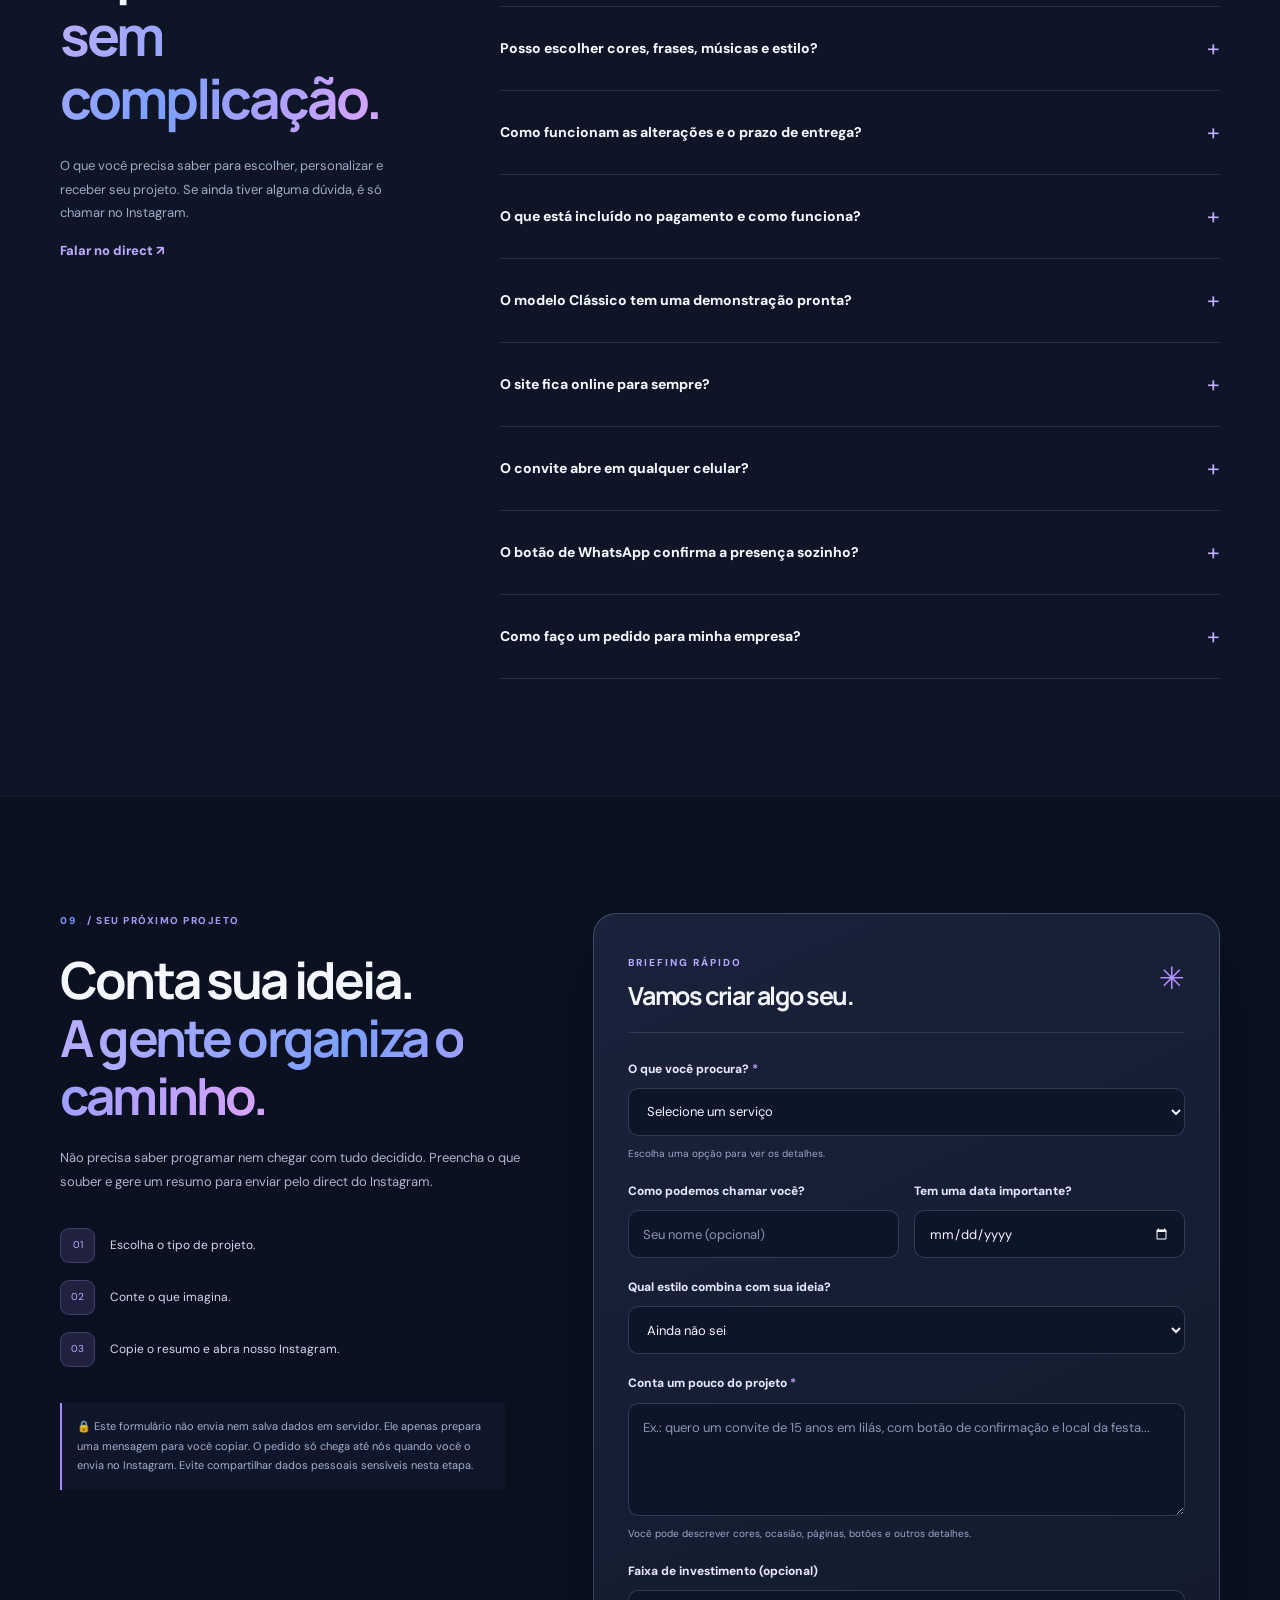
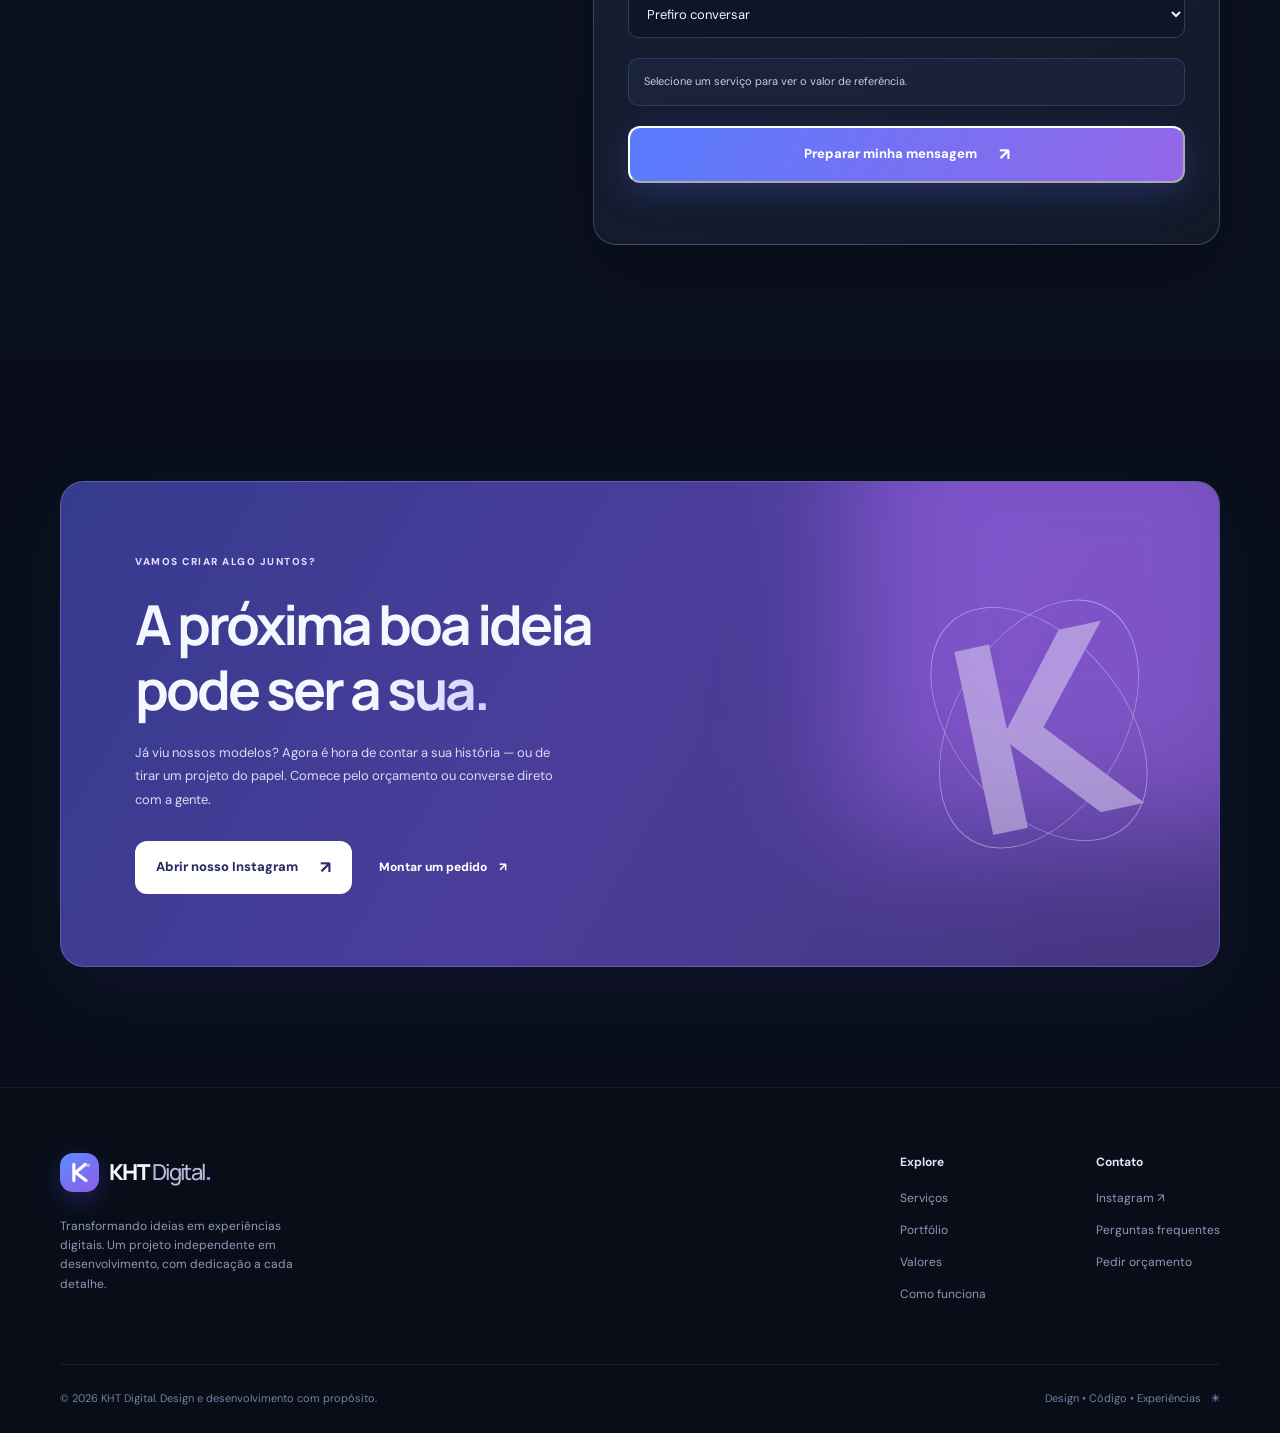
==== commit 7d728e1b: "Add files via upload" ====
--- a/index.html
+++ b/index.html
@@ -210,7 +210,7 @@
 <section aria-labelledby="process-title" class="section process" id="processo"><div class="container"><div class="section-heading reveal"><div><p class="kicker"><span>06</span> / NOSSO PROCESSO</p><h2 id="process-title">Do primeiro “e se...”<br/><em>ao projeto no ar.</em></h2></div><p>Um caminho simples para você saber o que acontece desde a primeira conversa.</p></div><div class="steps"><article class="step reveal"><span>01</span><div class="step-line"></div><h3>Você conta a ideia</h3><p>Conversamos sobre a ocasião, o objetivo, as referências e o que você imagina.</p></article><article class="step reveal"><span>02</span><div class="step-line"></div><h3>Definimos a proposta</h3><p>Combinamos conteúdo, funcionalidades, prazo e orçamento antes de começar.</p></article><article class="step reveal"><span>03</span><div class="step-line"></div><h3>Criamos os detalhes</h3><p>Desenvolvemos o projeto com atenção ao visual e à experiência de uso.</p></article><article class="step reveal"><span>04</span><div class="step-line"></div><h3>Você recebe o projeto</h3><p>Revisamos o resultado e alinhamos a forma de entrega ou publicação.</p></article></div></div></section>
 <section class="section promise-section"><div class="container promise-box reveal"><div><span class="mini-label">NOSSO COMPROMISSO</span><h2>Clareza na conversa.<br/><em>Cuidado na entrega.</em></h2></div><div><p>Antes de começar, combinamos o que será feito: conteúdo, etapas, quantidade de ajustes, valor e forma de entrega. Sem prometer resultado impossível ou cobrar algo que não foi explicado.</p><a class="text-link" href="#duvidas">Tire suas dúvidas ↗</a></div></div></section>
 <section aria-labelledby="about-title" class="section about" id="sobre"><div class="container about-layout"><div aria-hidden="true" class="about-art reveal"><span class="about-grid"></span><div class="about-mark">K<span>✳</span></div><div class="about-bottom"><span>KHT / DIGITAL</span><span>DESIGN • WEB • EXPERIÊNCIAS</span></div></div><div class="about-copy reveal"><p class="kicker"><span>07</span> / NOSSA ESSÊNCIA</p><h2 id="about-title">Tecnologia com<br/><em>personalidade.</em></h2><p>A KHT Digital nasceu de um interesse real por tecnologia e pela vontade de transformar ideias em projetos que outras pessoas possam usar e sentir. Hoje, reúne duas frentes: experiências para momentos especiais e desenvolvimento web para pessoas e negócios.</p><p>A proposta é simples: entender o que cada pessoa precisa, cuidar da apresentação e construir soluções que sejam bonitas sem deixar de ser úteis. Estamos construindo nosso caminho projeto por projeto, sempre aprendendo e evoluindo.</p><div class="about-qualities"><span>✳ Criatividade</span><span>✳ Atenção aos detalhes</span><span>✳ Tecnologia</span></div></div></div></section>
-<section aria-labelledby="faq-title" class="section faq" id="duvidas"><div class="container faq-layout"><div class="reveal"><p class="kicker"><span>09</span> / DÚVIDAS FREQUENTES</p><h2 id="faq-title">Tudo explicado,<br/><em>sem complicação.</em></h2><p class="faq-intro">O que você precisa saber para escolher, personalizar e receber seu projeto. Se ainda tiver alguma dúvida, é só chamar no Instagram.</p><a class="text-link" href="https://www.instagram.com/khtdigital/" rel="noopener noreferrer" target="_blank">Falar no direct ↗</a></div><div class="accordion reveal">
+<section aria-labelledby="faq-title" class="section faq" id="duvidas"><div class="container faq-layout"><div class="reveal"><p class="kicker"><span>08</span> / DÚVIDAS FREQUENTES</p><h2 id="faq-title">Tudo explicado,<br/><em>sem complicação.</em></h2><p class="faq-intro">O que você precisa saber para escolher, personalizar e receber seu projeto. Se ainda tiver alguma dúvida, é só chamar no Instagram.</p><a class="text-link" href="https://www.instagram.com/khtdigital/" rel="noopener noreferrer" target="_blank">Falar no direct ↗</a></div><div class="accordion reveal">
 <details><summary>Qual a diferença entre convite clássico, interativo e Premium? <span aria-hidden="true">+</span></summary><p>O Clássico é uma arte de convite para compartilhar. O Clássico Interativo tem formato de panfleto em uma página web, com botões para WhatsApp e Maps. O Premium oferece uma experiência maior, com abertura animada, informações da festa, contagem regressiva e outros recursos.</p></details>
 <details><summary>Os preços mostrados já são o valor final? <span aria-hidden="true">+</span></summary><p>São os preços iniciais de lançamento para o escopo básico descrito em cada plano, não um valor fechado para qualquer pedido. A proposta final depende de conteúdo, personalização, prazo e recursos extras. Antes de começar, confirmamos as condições e eventuais custos externos.</p></details>
 <details><summary>Posso escolher cores, frases, músicas e estilo? <span aria-hidden="true">+</span></summary><p>Sim. O conteúdo e a identidade visual são planejados para a sua ocasião. Música e recursos extras dependem do formato contratado e de haver permissão para uso do material. Você não precisa chegar com o visual todo decidido.</p></details>
@@ -224,7 +224,7 @@
 </div></div></section>
 <section aria-labelledby="orcamento-title" class="section quote-section" id="orcamento">
 <div class="container quote-layout">
-<div class="quote-copy reveal"><p class="kicker"><span>08</span> / SEU PRÓXIMO PROJETO</p><h2 id="orcamento-title">Conta sua ideia.<br/><em>A gente organiza o caminho.</em></h2><p>Não precisa saber programar nem chegar com tudo decidido. Preencha o que souber e gere um resumo para enviar pelo direct do Instagram.</p><div class="quote-points"><div><span>01</span> Escolha o tipo de projeto.</div><div><span>02</span> Conte o que imagina.</div><div><span>03</span> Copie o resumo e abra nosso Instagram.</div></div><div class="quote-note">🔒 Este formulário não envia nem salva dados em servidor. Ele apenas prepara uma mensagem para você copiar. O pedido só chega até nós quando você o envia no Instagram. Evite compartilhar dados pessoais sensíveis nesta etapa.</div></div>
+<div class="quote-copy reveal"><p class="kicker"><span>09</span> / SEU PRÓXIMO PROJETO</p><h2 id="orcamento-title">Conta sua ideia.<br/><em>A gente organiza o caminho.</em></h2><p>Não precisa saber programar nem chegar com tudo decidido. Preencha o que souber e gere um resumo para enviar pelo direct do Instagram.</p><div class="quote-points"><div><span>01</span> Escolha o tipo de projeto.</div><div><span>02</span> Conte o que imagina.</div><div><span>03</span> Copie o resumo e abra nosso Instagram.</div></div><div class="quote-note">🔒 Este formulário não envia nem salva dados em servidor. Ele apenas prepara uma mensagem para você copiar. O pedido só chega até nós quando você o envia no Instagram. Evite compartilhar dados pessoais sensíveis nesta etapa.</div></div>
 <form class="quote-form reveal" id="quoteForm" novalidate="">
 <div class="form-head"><div><span class="mini-label">BRIEFING RÁPIDO</span><h3>Vamos criar algo seu.</h3></div><span class="form-emblem">✳</span></div>
 <div class="field"><label for="service">O que você procura? <span aria-hidden="true">*</span></label><select id="service" name="service" required=""><option value="">Selecione um serviço</option><option>Convite Clássico</option><option>Convite Clássico Interativo</option><option>Convite Premium</option><option>Site-surpresa personalizado</option><option>Landing page</option><option>Site institucional</option><option>Portfólio profissional</option><option>Outro projeto digital</option></select><p class="field-tip" id="serviceHint">Escolha uma opção para ver os detalhes.</p></div>
